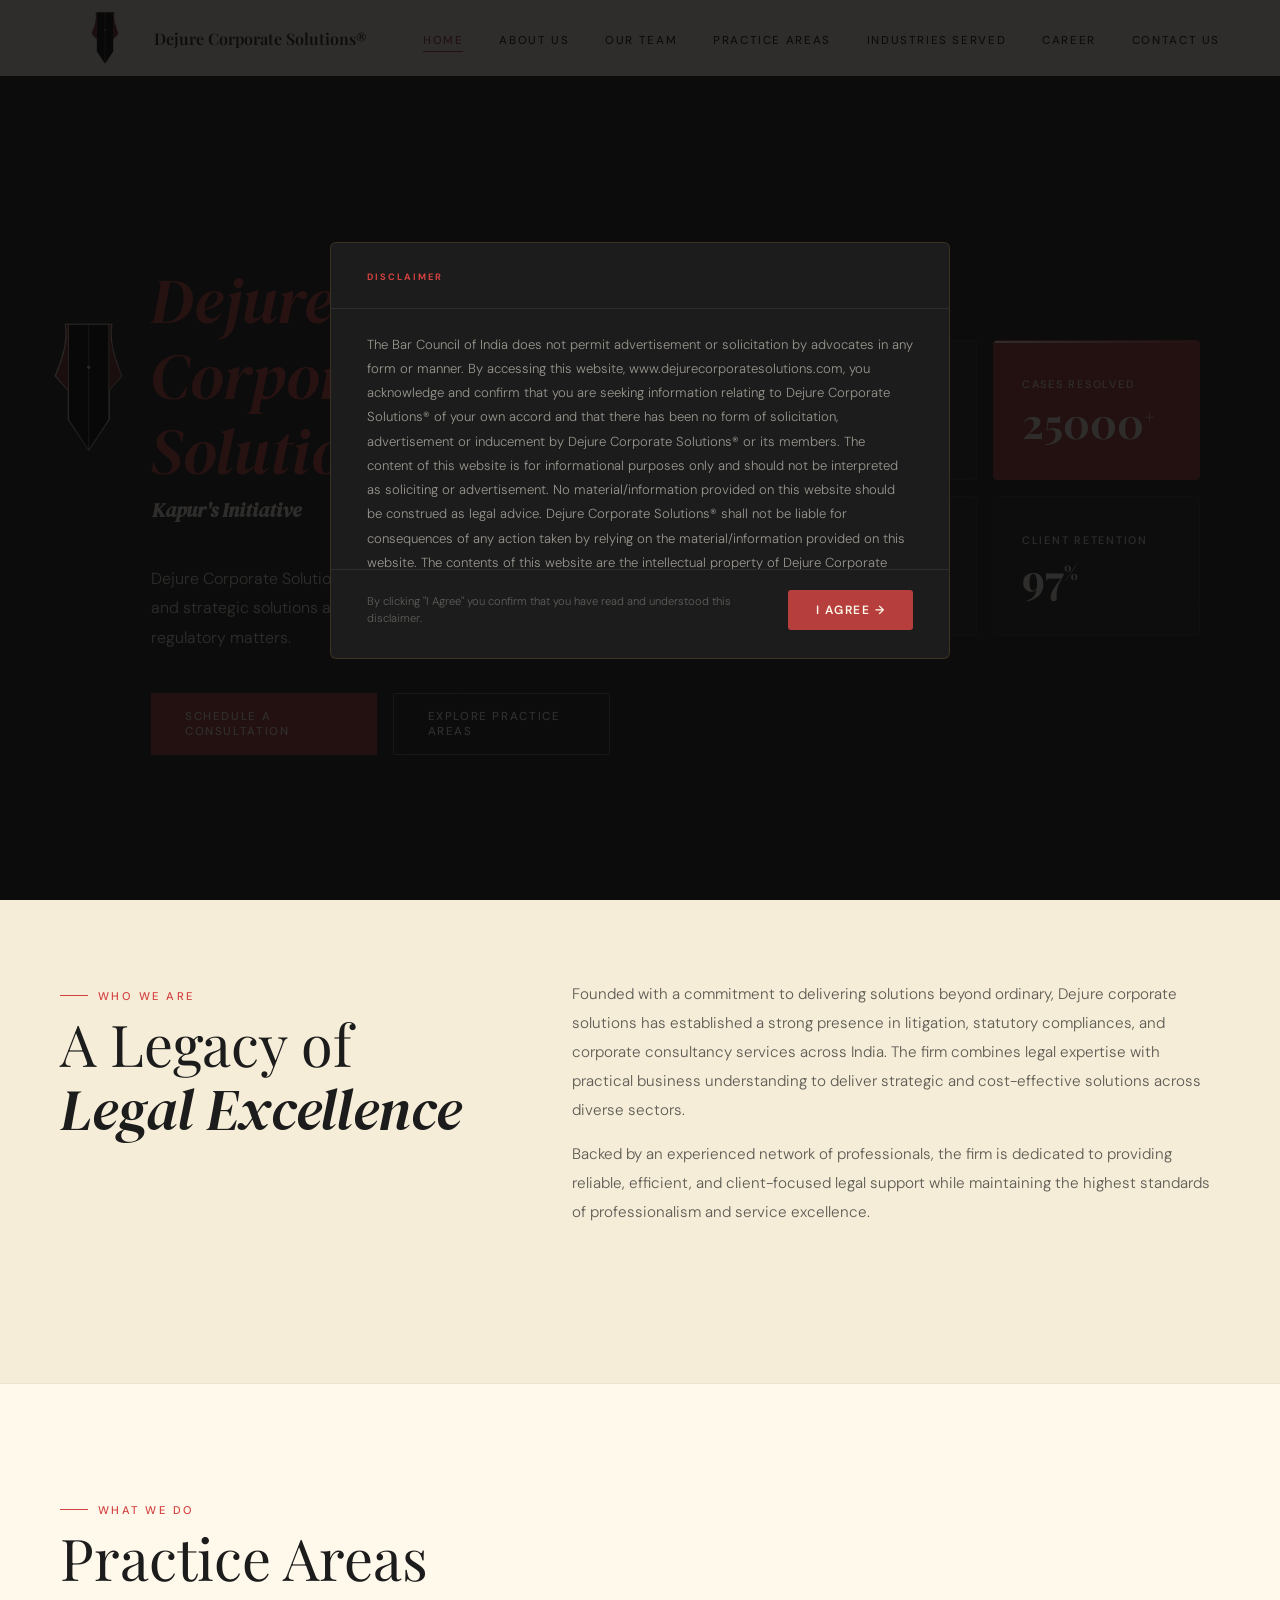
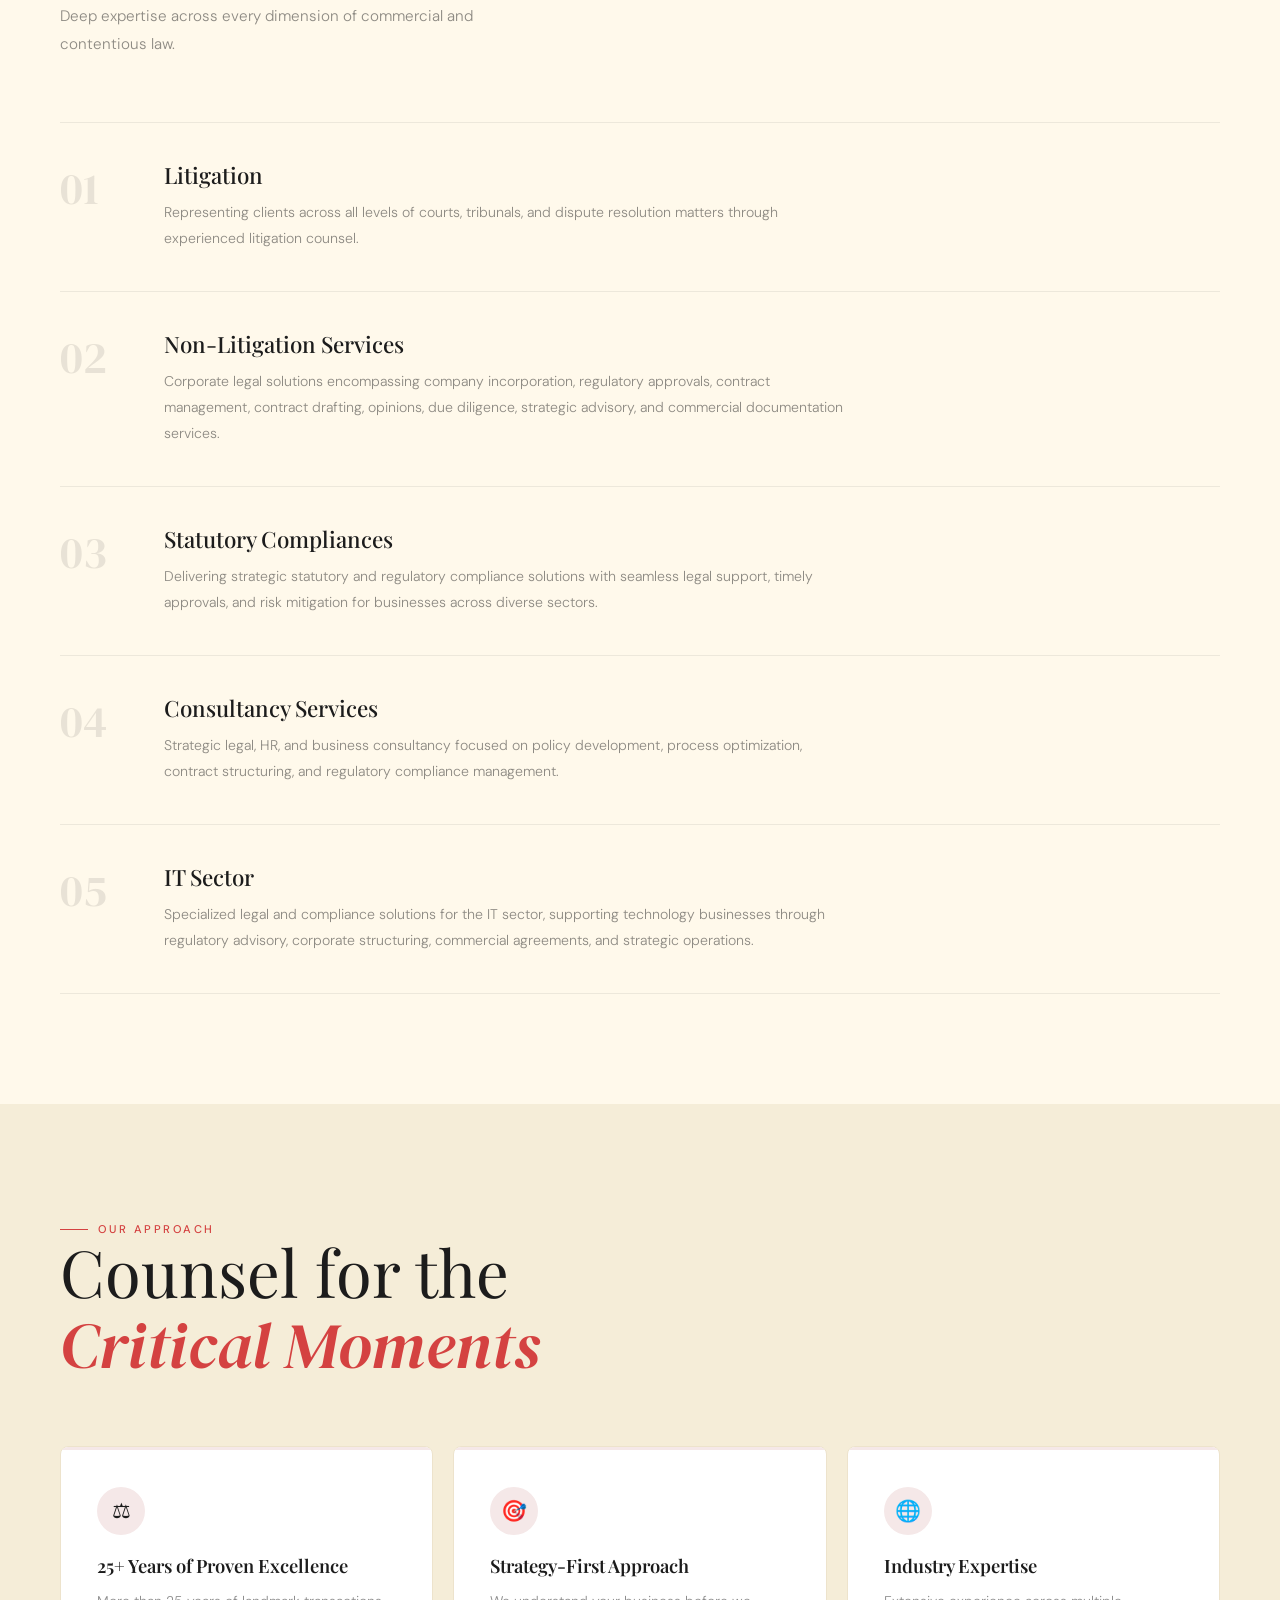
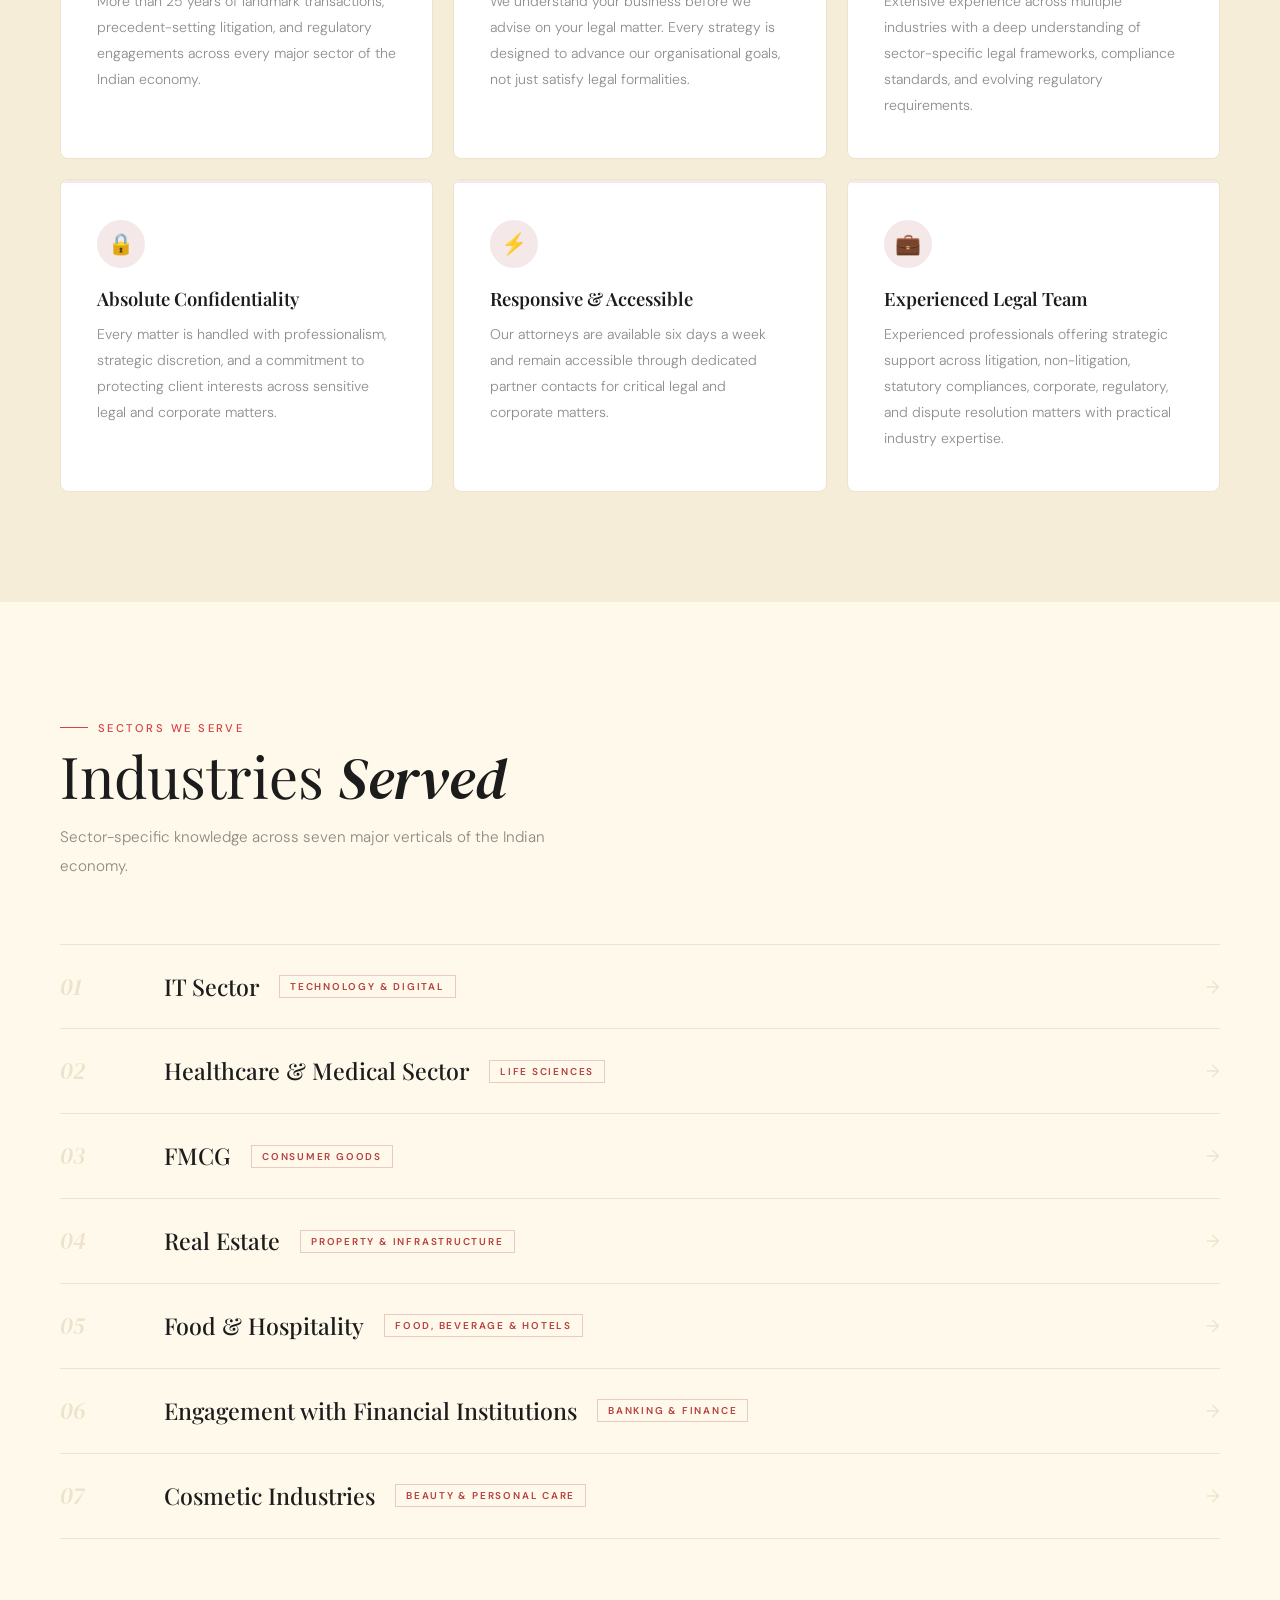
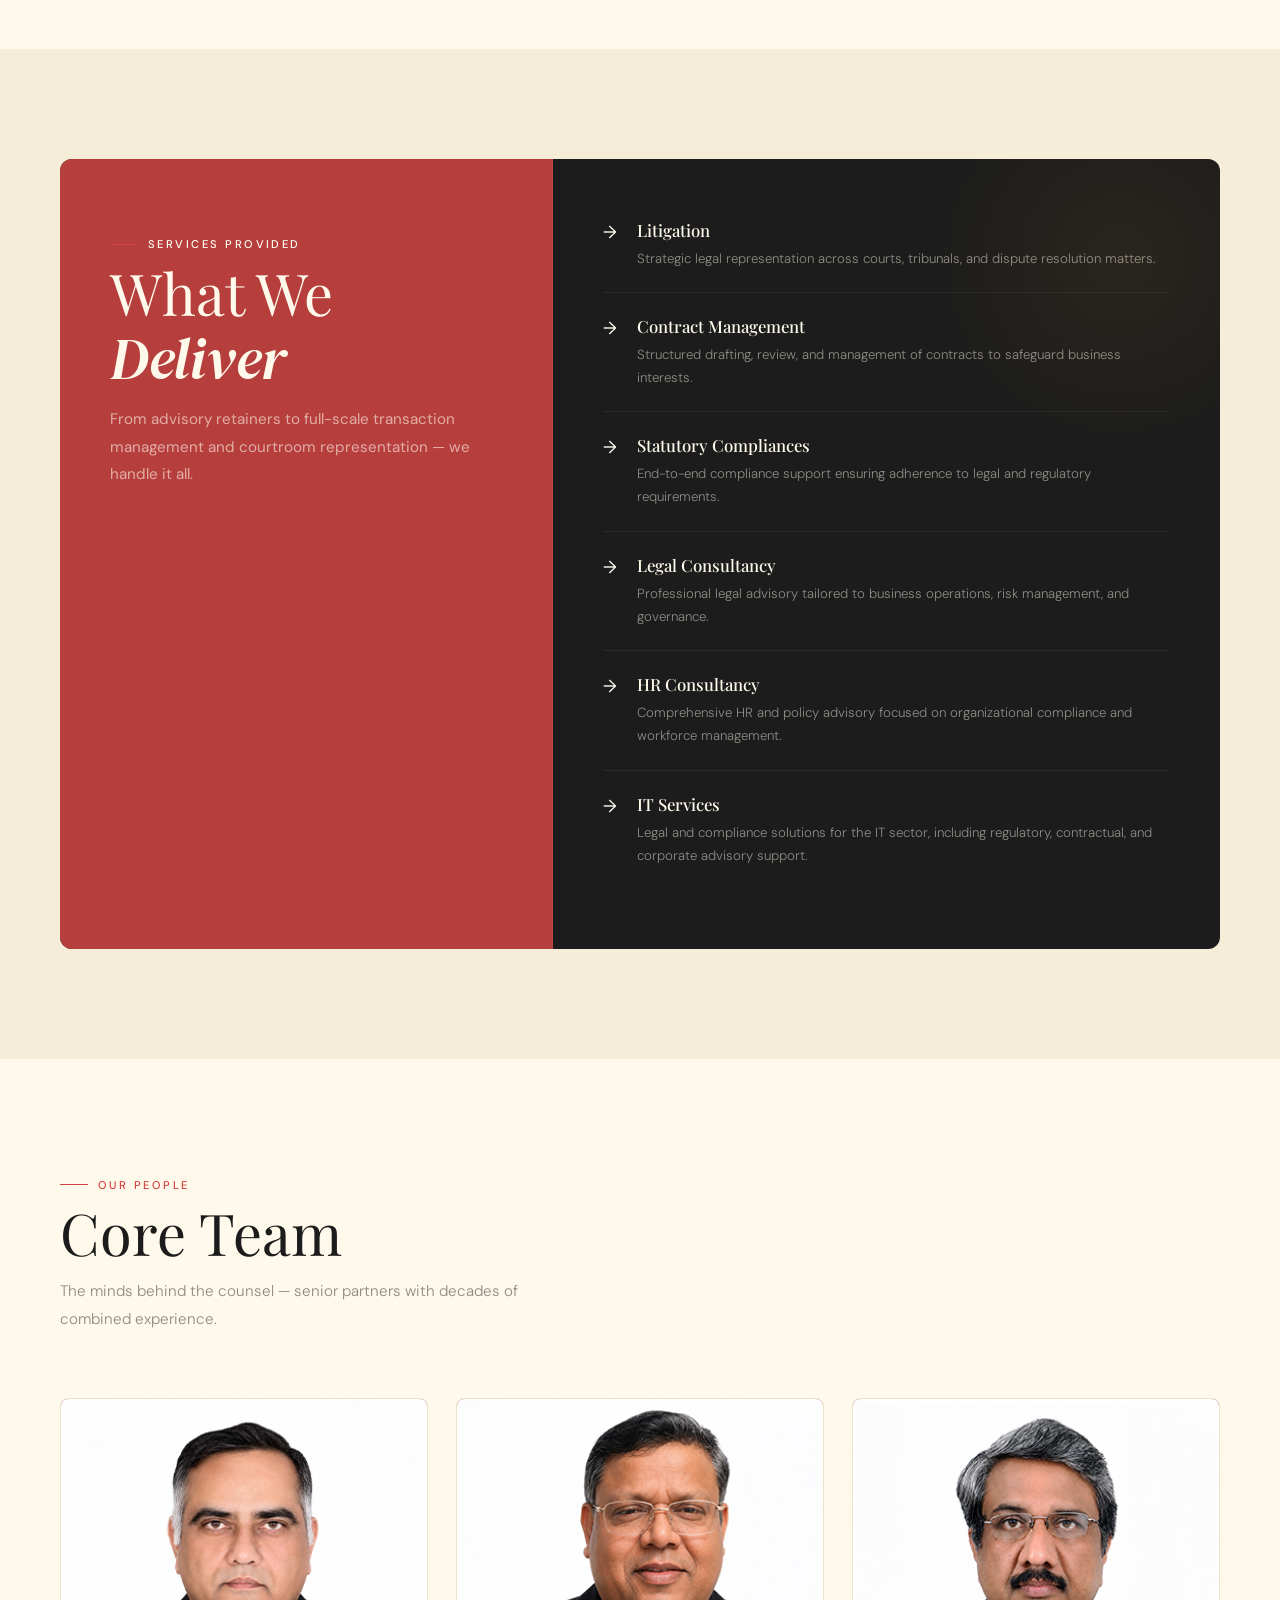
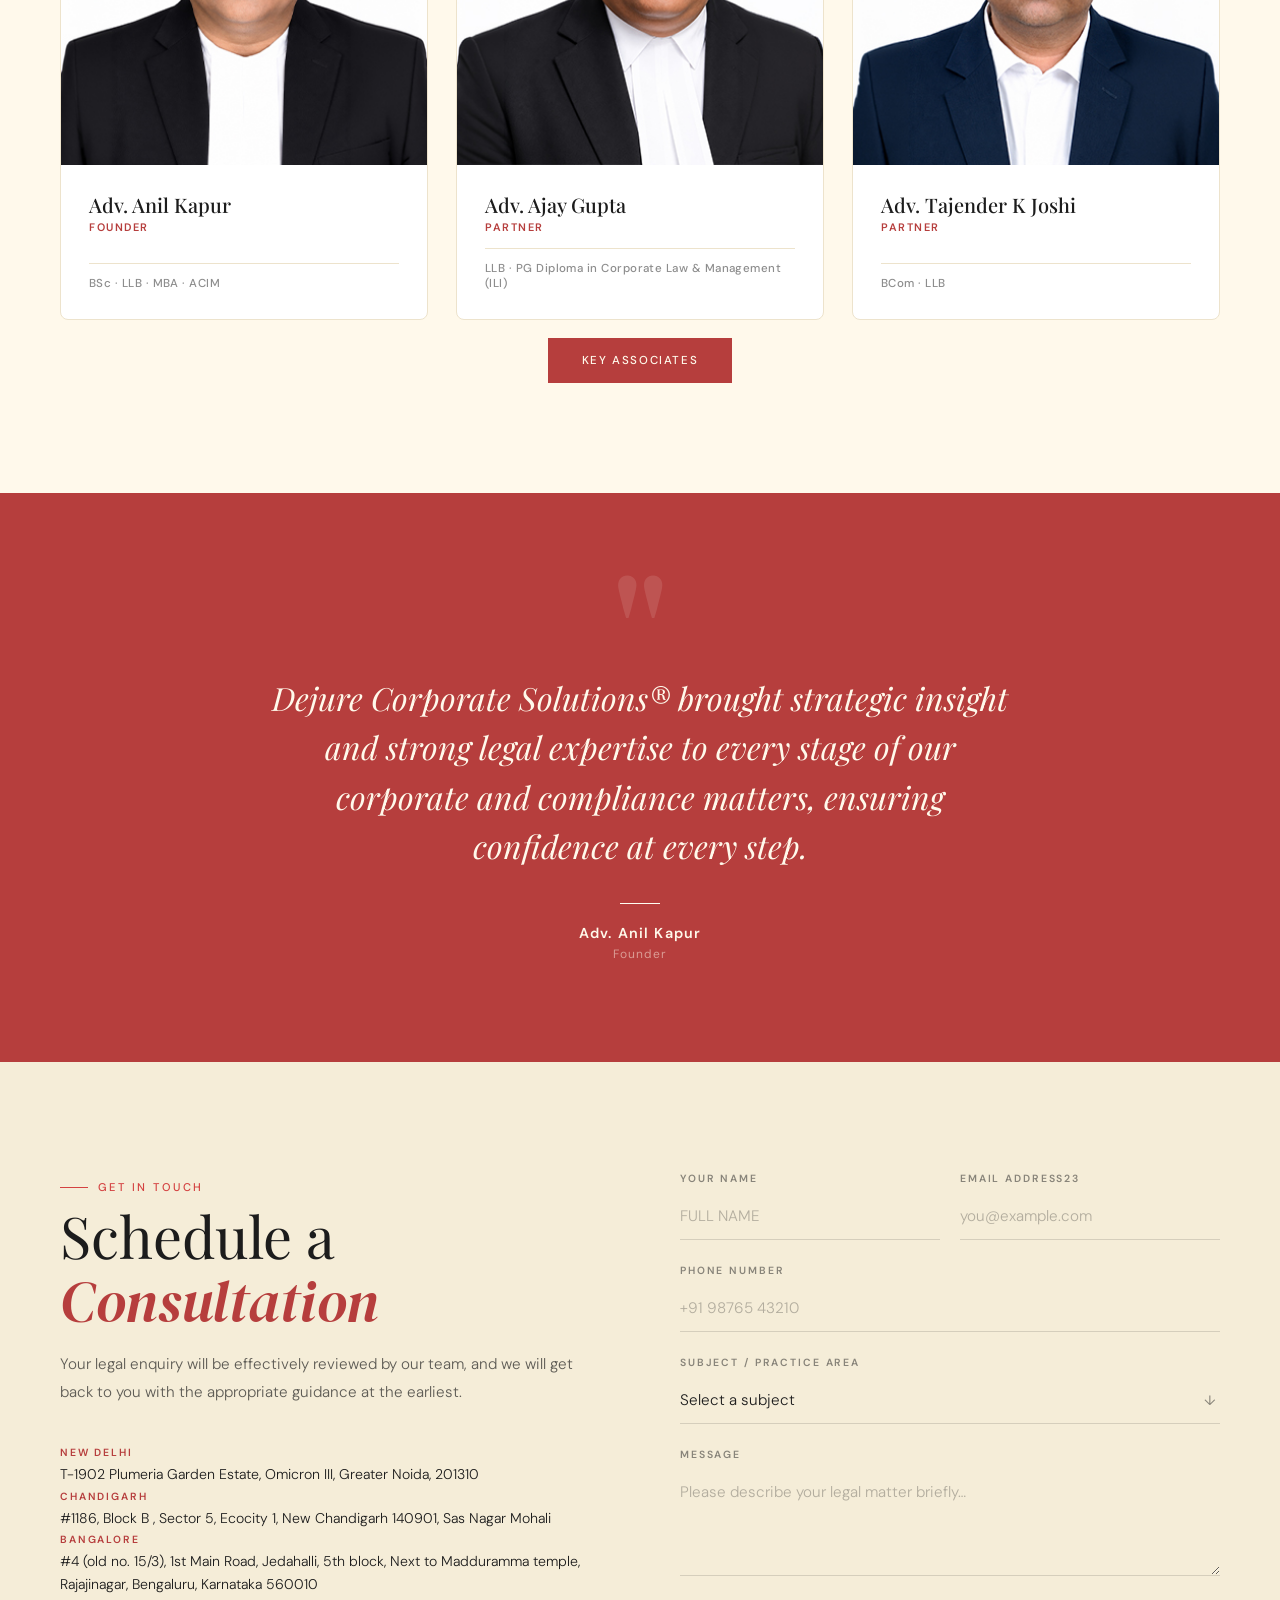
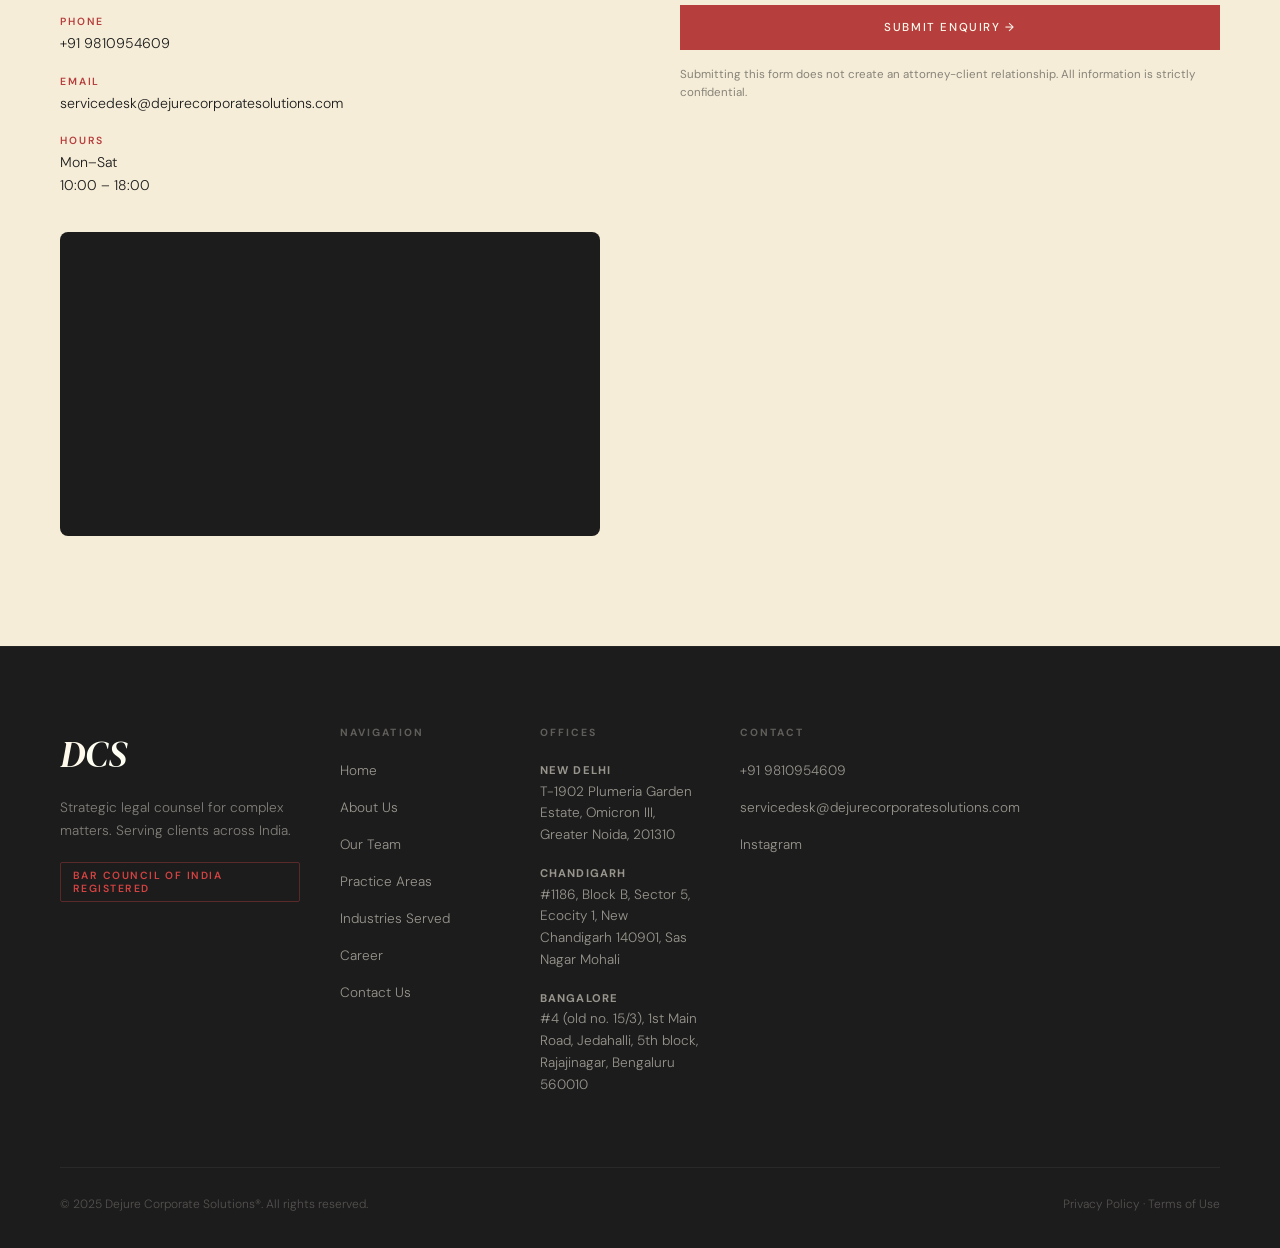
==== index.html @ 02bcfc93 "message" ====
<!DOCTYPE html>
<html lang="en">
<head>
  <meta charset="UTF-8" />
  <meta name="viewport" content="width=device-width, initial-scale=1.0" />
  <title>Dejure Corporate Solutions®  — Home</title>
  <link rel="preconnect" href="https://fonts.googleapis.com" />
  <link rel="preconnect" href="https://fonts.gstatic.com" crossorigin />
  <link href="https://fonts.googleapis.com/css2?family=Playfair+Display:ital,wght@0,400;0,500;0,600;0,700;1,400;1,600&family=DM+Sans:ital,opsz,wght@0,9..40,300;0,9..40,400;0,9..40,500;1,9..40,300&family=DM+Serif+Display:ital@0;1&display=swap" rel="stylesheet" />
  <link rel="stylesheet" href="./css/style.css" />

</head>
<body data-page="home">

  <div class="grain"></div>

  <!-- DISCLAIMER MODAL -->
  <div class="disclaimer-overlay" id="disclaimerOverlay" role="dialog" aria-modal="true" aria-labelledby="disclaimerTitle">
    <div class="disclaimer-modal">
      <div class="disclaimer-modal-header">
        <div>
          <span class="disclaimer-modal-eyebrow">Disclaimer</span>
        </div>
      </div>
      <div class="disclaimer-modal-body">
        <p>The Bar Council of India does not permit advertisement or solicitation by advocates in any form or manner. By accessing this website, www.dejurecorporatesolutions.com, you acknowledge and confirm that you are seeking information relating to Dejure Corporate Solutions® of your own accord and that there has been no form of solicitation, advertisement or inducement by Dejure Corporate Solutions® or its members. The content of this website is for informational purposes only and should not be interpreted as soliciting or advertisement. No material/information provided on this website should be construed as legal advice. Dejure Corporate Solutions® shall not be liable for consequences of any action taken by relying on the material/information provided on this website. The contents of this website are the intellectual property of Dejure Corporate Solutions®.</p>  
      </div>
      <div class="disclaimer-modal-footer">
        <span class="disclaimer-footer-note">By clicking "I Agree" you confirm that you have read and understood this disclaimer.</span>
        <button class="disclaimer-agree-btn" id="disclaimerAgreeBtn" onclick="dismissDisclaimer()">I Agree →</button>
      </div>
    </div>
  </div>

  <!-- NAV -->
  <nav id="navbar">
    <div class="nav-inner">
      <a class="nav-logo" href="index.html">
        <img src="./assets/images/logo.png" class="nav-logo-img" alt="Dejure logo" />
        <span class="logo-full">Dejure Corporate Solutions® </span>
      </a>
      <ul class="nav-links">
        <li><a href="index.html"   class="nav-link active">Home</a></li>
        <li><a href="about.html"   class="nav-link">About Us</a></li>
        <li><a href="team.html"    class="nav-link">Our Team</a></li>
        <li><a href="practice.html"    class="nav-link">Practice Areas</a></li>
        <li><a href="industries.html"    class="nav-link">Industries Served</a></li>
        <li><a href="career.html"   class="nav-link">career</a></li>
        <li><a href="contact.html"    class="nav-link">Contact Us</a></li>
      </ul>
      <button class="hamburger" id="hamburger" aria-label="Menu">
        <span></span><span></span><span></span>
      </button>
    </div>
    <div class="mobile-menu" id="mobileMenu">
      <a href="index.html"       class="mob-link">Home</a>
      <a href="about.html"       class="mob-link">About Us</a>
      <a href="team.html"        class="mob-link">Our Team</a>
      <a href="practice.html"    class="mob-link">Practice Areas</a>
      <a href="industries.html"  class="mob-link">Industries Served</a>
      <a href="career.html"   class="mob-link">career</a>
      <a href="contact.html"     class="mob-link">Contact Us</a>
    </div>
  </nav>

  <!-- HERO -->
  <section class="hero" id="home">
  <div class="hero-left">
    <div class="hero-logo-title">
      <img src="./assets/images/logo_full.png" alt="" class="hero-pen" />
      <div class="hero-title-group">
        <h1 class="hero-title reveal reveal-delay-1"><em>Dejure Corporate Solutions®</em></h1>
        <h6 class="hero-initiative reveal reveal-delay-1"><em>Kapur's Initiative</em></h6>
      </div>
    </div>
    <p class="hero-desc reveal reveal-delay-2">
      Dejure Corporate Solutions® delivers seasoned legal counsel and strategic solutions across corporate, litigation, and regulatory matters.
    </p>
    <div class="hero-actions reveal reveal-delay-3">
      <a href="#contact" class="btn btn-primary">Schedule a Consultation</a>
      <a href="#practice" class="btn btn-ghost">Explore Practice Areas</a>
    </div>
  </div>

  <div class="hero-visual reveal reveal-delay-2">
    <div class="hero-card">
      <div class="hcard-label">Years of Expertise</div>
      <div class="hcard-num">25<sup>+</sup></div>
    </div>
    <div class="hero-card hero-card--accent">
      <div class="hcard-label">Cases Resolved</div>
      <div class="hcard-num">25000<sup>+</sup></div>
    </div>
    <div class="hero-card">
      <div class="hcard-label">Deals Concluded</div>
      <div class="hcard-num">10M<sup>+</sup></div>
    </div>
    <div class="hero-card">
      <div class="hcard-label">Client Retention</div>
      <div class="hcard-num">97<sup>%</sup></div>
    </div>
  </div>
</section>

  <!-- ABOUT STRIP -->
  <section class="about-strip">
    <div class="container-wide">
      <div class="about-strip-inner reveal">
        <div class="about-strip-text">
          <span class="section-eyebrow">Who We Are</span>
          <h2 class="section-heading">A Legacy of<br /><em>Legal Excellence</em></h2>
        </div>
        <div class="about-strip-body">
          <p>Founded with a commitment to delivering solutions beyond ordinary, Dejure corporate solutions has established a strong presence in litigation, statutory compliances, and corporate consultancy services across India. The firm combines legal expertise with practical business understanding to deliver strategic and cost-effective solutions across diverse sectors.</p>
          <p>Backed by an experienced network of professionals, the firm is dedicated to providing reliable, efficient, and client-focused legal support while maintaining the highest standards of professionalism and service excellence.</p>
        </div>
      </div>
    </div>
  </section>

  <!-- PRACTICE AREAS -->
  <section class="section practice-section" id="practice">
    <div class="container-wide">
      <div class="section-header reveal">
        <span class="section-eyebrow">What We Do</span>
        <h1 class="section-heading">Practice Areas</h1>
        <p class="section-sub">Deep expertise across every dimension of commercial and contentious law.</p>
      </div>
      <ul class="practice-list reveal">
        <li class="practice-item">
          <span class="pi-num">01</span>
          <div class="pi-body">
            <h3>Litigation</h3>
            <p>Representing clients across all levels of courts, tribunals, and dispute resolution matters through experienced litigation counsel.</p>
          </div>
        </li>
        <li class="practice-item">
          <span class="pi-num">02</span>
          <div class="pi-body">
            <h3>Non-Litigation Services</h3>
            <p>Corporate legal solutions encompassing company incorporation, regulatory approvals, contract management, contract drafting, opinions, due diligence, strategic advisory, and commercial documentation services.</p>
          </div>
        </li>
        <li class="practice-item">
          <span class="pi-num">03</span>
          <div class="pi-body">
            <h3>Statutory Compliances</h3>
            <p>Delivering strategic statutory and regulatory compliance solutions with seamless legal support, timely approvals, and risk mitigation for businesses across diverse sectors.</p>
          </div>
        </li>
        <li class="practice-item">
          <span class="pi-num">04</span>
          <div class="pi-body">
            <h3>Consultancy Services</h3>
            <p>Strategic legal, HR, and business consultancy focused on policy development, process optimization, contract structuring, and regulatory compliance management.</p>
          </div>
        </li>
        <li class="practice-item">
          <span class="pi-num">05</span>
          <div class="pi-body">
            <h3>IT Sector</h3>
            <p>Specialized legal and compliance solutions for the IT sector, supporting technology businesses through regulatory advisory, corporate structuring, commercial agreements, and strategic operations.</p>
          </div>
        </li>
      </ul>
    </div>
  </section>

  <!-- WHY CHOOSE US -->
  <section class="section why-section">
    <div class="container-wide">
      <div class="section-header reveal">
        <span class="section-eyebrow">Our Approach</span>
        <h1 class="hero-title reveal reveal-delay-1">
        Counsel for the<br /><em>Critical Moments</em>
        </h1>
      </div>
      <div class="why-grid reveal">
        <div class="why-card">
          <div class="why-card-icon">⚖</div>
          <h3>25+ Years of Proven Excellence</h3>
          <p>More than 25 years of landmark transactions, precedent-setting litigation, and regulatory engagements across every major sector of the Indian economy.</p>
        </div>
        <div class="why-card">
          <div class="why-card-icon">🎯</div>
          <h3>Strategy-First Approach</h3>
          <p>We understand your business before we advise on your legal matter. Every strategy is designed to advance our organisational goals, not just satisfy legal formalities.</p>
        </div>
        <div class="why-card">
          <div class="why-card-icon">🌐</div>
          <h3>Industry Expertise</h3>
          <p>Extensive experience across multiple industries with a deep understanding of sector-specific legal frameworks, compliance standards, and evolving regulatory requirements.</p>
        </div>
        <div class="why-card">
          <div class="why-card-icon">🔒</div>
          <h3>Absolute Confidentiality</h3>
          <p>Every matter is handled with professionalism, strategic discretion, and a commitment to protecting client interests across sensitive legal and corporate matters.</p>
        </div>
        <div class="why-card">
          <div class="why-card-icon">⚡</div>
          <h3>Responsive &amp; Accessible</h3>
          <p>Our attorneys are available six days a week and remain accessible through dedicated partner contacts for critical legal and corporate matters.</p>
        </div>
        <div class="why-card">
          <div class="why-card-icon">💼</div>
          <h3>Experienced Legal Team</h3>
          <p>Experienced professionals offering strategic support across litigation, non-litigation, statutory compliances, corporate, regulatory, and dispute resolution matters with practical industry expertise.</p>
        </div>
      </div>
    </div>
  </section>

  <!-- INDUSTRIES -->
  <section class="section industries-section">
    <div class="container-wide">
      <div class="section-header reveal">
        <span class="section-eyebrow">Sectors We Serve</span>
        <h2 class="section-heading">Industries <em>Served</em></h2>
        <p class="section-sub">Sector-specific knowledge across seven major verticals of the Indian economy.</p>
      </div>
      <div class="ind-new-wrap reveal">
        <a href="industries.html#it-sector" class="ind-new-row">
          <span class="ind-new-num">01</span>
          <div class="ind-new-body">
            <span class="ind-new-name">IT Sector</span>
            <span class="ind-new-tag">Technology &amp; Digital</span>
          </div>
          <span class="ind-new-arrow">→</span>
        </a>
        <a href="industries.html#health-medical" class="ind-new-row">
          <span class="ind-new-num">02</span>
          <div class="ind-new-body">
            <span class="ind-new-name">Healthcare &amp; Medical Sector</span>
            <span class="ind-new-tag">Life Sciences</span>
          </div>
          <span class="ind-new-arrow">→</span>
        </a>
        <a href="industries.html#fmcg" class="ind-new-row">
          <span class="ind-new-num">03</span>
          <div class="ind-new-body">
            <span class="ind-new-name">FMCG</span>
            <span class="ind-new-tag">Consumer Goods</span>
          </div>
          <span class="ind-new-arrow">→</span>
        </a>
        <a href="industries.html#real-estate" class="ind-new-row">
          <span class="ind-new-num">04</span>
          <div class="ind-new-body">
            <span class="ind-new-name">Real Estate</span>
            <span class="ind-new-tag">Property &amp; Infrastructure</span>
          </div>
          <span class="ind-new-arrow">→</span>
        </a>
        <a href="industries.html#food-hospitality" class="ind-new-row">
          <span class="ind-new-num">05</span>
          <div class="ind-new-body">
            <span class="ind-new-name">Food &amp; Hospitality</span>
            <span class="ind-new-tag">Food, Beverage &amp; Hotels</span>
          </div>
          <span class="ind-new-arrow">→</span>
        </a>
        <a href="industries.html#financial" class="ind-new-row">
          <span class="ind-new-num">06</span>
          <div class="ind-new-body">
            <span class="ind-new-name">Engagement with Financial Institutions</span>
            <span class="ind-new-tag">Banking &amp; Finance</span>
          </div>
          <span class="ind-new-arrow">→</span>
        </a>
        <a href="industries.html#cosmetics" class="ind-new-row">
          <span class="ind-new-num">07</span>
          <div class="ind-new-body">
            <span class="ind-new-name">Cosmetic Industries</span>
            <span class="ind-new-tag">Beauty &amp; Personal Care</span>
          </div>
          <span class="ind-new-arrow">→</span>
        </a>
      </div>
    </div>
  </section>

  <!-- SERVICES -->
  <section class="section services-section">
    <div class="container-wide">
      <div class="services-box reveal">
        <div class="services-left">
          <span class="section-eyebrow" style="color:var(--beige)">Services Provided</span>
          <h2 class="section-heading" style="color:var(--cream)">What We<br /><em>Deliver</em></h2>
          <p style="color:rgba(255,249,235,0.6);font-size:0.95rem;line-height:1.8;margin-top:1rem">From advisory retainers to full-scale transaction management and courtroom representation — we handle it all.</p>
        </div>
        <div class="services-right">
          <ul class="services-list">
            <li>
              <span class="srv-arrow">→</span>
              <div><strong>Litigation</strong><p>Strategic legal representation across courts, tribunals, and dispute resolution matters.</p></div>
            </li>
            <li>
              <span class="srv-arrow">→</span>
              <div><strong>Contract Management</strong><p>Structured drafting, review, and management of contracts to safeguard business interests.</p></div>
            </li>
            <li>
              <span class="srv-arrow">→</span>
              <div><strong>Statutory Compliances</strong><p>End-to-end compliance support ensuring adherence to legal and regulatory requirements.</p></div>
            </li>
            <li>
              <span class="srv-arrow">→</span>
              <div><strong>Legal Consultancy</strong><p>Professional legal advisory tailored to business operations, risk management, and governance.</p></div>
            </li>
            <li>
              <span class="srv-arrow">→</span>
              <div><strong>HR Consultancy</strong><p>Comprehensive HR and policy advisory focused on organizational compliance and workforce management.</p></div>
            </li>
            <li>
              <span class="srv-arrow">→</span>
              <div><strong>IT Services</strong><p>Legal and compliance solutions for the IT sector, including regulatory, contractual, and corporate advisory support.</p></div>
            </li>
          </ul>
        </div>
      </div>
    </div>
  </section>

  <!-- CORE TEAM PREVIEW -->
  <section class="section team-section">
    <div class="container-wide">
      <div class="section-header reveal">
        <span class="section-eyebrow">Our People</span>
        <h2 class="section-heading">Core Team</h2>
        <p class="section-sub">The minds behind the counsel — senior partners with decades of combined experience.</p>
      </div>
      <div class="team-preview-grid reveal">
        <div class="tp-card">
          <div class="tp-photo">
            <img src="./assets/images/anil.jpg.jpeg" alt="Anil Kapur" class="tp-member-img">
          </div>
          <div class="tp-info">
            <h3>Adv. Anil Kapur</h3>
            <span class="tp-role">Founder</span>
            <div class="tp-edu">BSc · LLB · MBA · ACIM</div>
          </div>
        </div>
        <div class="tp-card">
          <div class="tp-photo tp-photo--mehroon">
            <img src="./assets/images/ajay.jpg.jpeg" alt="Ajay Gupta" class="tp-member-img">
          </div>
          <div class="tp-info">
            <h3>Adv. Ajay Gupta</h3>
            <span class="tp-role">Partner</span>
            <div class="tp-edu">LLB · PG Diploma in Corporate Law & Management (ILI)</div>
          </div>
        </div>
        <div class="tp-card">
          <div class="tp-photo tp-photo--beige">
            <img src="./assets/images/tajinder.jpg.jpeg" alt="Taljinder K Joshi" class="tp-member-img">
          </div>
          <div class="tp-info">
            <h3>Adv. Tajender K Joshi</h3>
            <span class="tp-role">Partner</span>
            <div class="tp-edu">BCom · LLB</div>
          </div>
        </div>
      </div>
      <div class="team-cta reveal">
        <a href="team.html" class="btn btn-primary">Key Associates</a>
      </div>
    </div>
  </section>

  <!-- TESTIMONIAL -->
  <section class="testimonial-section">
    <div class="container-wide">
      <div class="testimonial-inner reveal">
        <div class="testimonial-quote-mark">"</div>
        <blockquote>
          Dejure Corporate Solutions® brought strategic insight and strong legal expertise to every stage of our corporate and compliance matters, ensuring confidence at every step.
        </blockquote>
        <div class="testimonial-author">
          <div class="testimonial-name">Adv. Anil Kapur</div>
          <div class="testimonial-role">Founder</div>
        </div>
      </div>
    </div>
  </section>

  <!-- CONTACT -->
<section class="section contact-section" id="contact">
  <div class="container-wide">
    <div class="contact-inner">
      <div class="contact-left reveal">
        <span class="section-eyebrow">Get in Touch</span>
        <h2 class="section-heading">Schedule a<br /><em style="color:var(--mehroon);">Consultation</em></h2>
        <p>Your legal enquiry will be effectively reviewed by our team, and we will get back to you with the appropriate guidance at the earliest.</p>
        <div class="contact-details">
          <div class="cd-item">
            <span class="cd-label">New Delhi</span>
            <span class="cd-val">T-1902 Plumeria Garden Estate, Omicron III, Greater Noida, 201310</span>
            <span class="cd-label">Chandigarh</span>
            <span class="cd-val">#1186, Block B , Sector 5, Ecocity 1, New Chandigarh 140901, Sas Nagar Mohali</span>
            <span class="cd-label">Bangalore</span>
            <span class="cd-val">#4 (old no. 15/3), 1st Main Road, Jedahalli, 5th block, Next to Madduramma temple, Rajajinagar, Bengaluru, Karnataka 560010</span>
          </div>
          <div class="cd-item">
            <span class="cd-label">Phone</span>
            <span class="cd-val">+91 9810954609</span>
          </div>
          <div class="cd-item">
            <span class="cd-label">Email</span>
            <span class="cd-val">servicedesk@dejurecorporatesolutions.com</span>
          </div>
          <div class="cd-item">
            <span class="cd-label">Hours</span>
            <span class="cd-val">Mon–Sat<br />10:00 – 18:00</span>
          </div>
        </div>
        <div class="map-box" style="padding:0; overflow:hidden;">
          <iframe
            src="https://www.google.com/maps/embed?pb=!1m18!1m12!1m3!1d3507.1440497764584!2d77.549094474951!3d28.475208191208605!2m3!1f0!2f0!3f0!3m2!1i1024!2i768!4f13.1!3m3!1m2!1s0x390ceaa8967c73d3%3A0xf53e233d13794ad7!2sPlumeria%20Garden%20Estate%2C%20Omicron%20III%2C%20Greater%20Noida%2C%20Uttar%20Pradesh%20201310!5e0!3m2!1sen!2sin!4v1779396420278!5m2!1sen!2sin"
            width="100%"
            height="100%"
            style="border:0; display:block; min-height:220px;"
            allowfullscreen=""
            loading="lazy"
            referrerpolicy="no-referrer-when-downgrade">
          </iframe>
        </div>
      </div>

      <div class="contact-right reveal reveal-delay-1">
        <form class="contact-form" id="contactForm"
              action="https://formspree.io/f/xvzybayz"
              method="POST">

          <!-- hidden fields -->
          <input type="hidden" name="_subject" value="New Enquiry — Dejure Corporate Solutions" />
          <input type="hidden" name="_next" value="https://yogusw.github.io/dejure/index.html" />

          <div class="form-row">
            <div class="form-group">
              <label>Your Name</label>
              <input type="text" name="name" placeholder="FULL NAME" required />
            </div>
            <div class="form-group">
              <label>Email Address23</label>
              <input type="email" name="email" placeholder="you@example.com" required />
            </div>
          </div>
          <div class="form-group">
            <label>Phone Number</label>
            <input type="tel" name="phone" placeholder="+91 98765 43210" />
          </div>
          <div class="form-group">
            <label>Subject / Practice Area</label>
            <div class="select-wrap">
              <select name="subject" required>
                <option value="">Select a subject</option>
                <option>Statutory Compliances</option>
                <option>Consultancy Services</option>
                <option>Litigation</option>
                <option>Non-Litigation Services</option>
                <option>IT Sector</option>
                <option>HR Consultancy</option>
                <option>Others</option>
              </select>
              <span class="select-arrow">↓</span>
            </div>
          </div>
          <div class="form-group">
            <label>Message</label>
            <textarea name="message" rows="4" placeholder="Please describe your legal matter briefly…" required></textarea>
          </div>
          <button type="submit" class="btn btn-primary btn-full">Submit Enquiry →</button>
          <p class="form-note">Submitting this form does not create an attorney-client relationship. All information is strictly confidential.</p>
        </form>
      </div>

    </div>
  </div>
</section>

  <!-- FOOTER -->
  <footer>
    <div class="container-wide">
      <div class="footer-inner">
        <div class="footer-brand-col">
          <div class="footer-logo">D<span>CS</span></div>
          <p>Strategic legal counsel for complex matters. Serving clients across India.</p>
          <div class="footer-bar-reg">Bar Council of India Registered</div>
        </div>
        <div class="footer-links-col">
          <h4>Navigation</h4>
          <ul>
            <li><a href="index.html">Home</a></li>
            <li><a href="about.html">About Us</a></li>
            <li><a href="team.html">Our Team</a></li>
            <li><a href="practice.html">Practice Areas</a></li>
            <li><a href="industries.html">Industries Served</a></li>
            <li><a href="career.html">Career</a></li>
            <li><a href="#contact">Contact Us</a></li>
          </ul>
        </div>
        <div class="footer-links-col">
  <h4>Offices</h4>
  <ul>
    <li><a><address><strong style="color:rgba(255,249,235,0.55);font-size:0.7rem;letter-spacing:0.1em;text-transform:uppercase;">New Delhi</strong><br/>T-1902 Plumeria Garden Estate, Omicron III, Greater Noida, 201310</address></a></li>
    <li><a><address><strong style="color:rgba(255,249,235,0.55);font-size:0.7rem;letter-spacing:0.1em;text-transform:uppercase;">Chandigarh</strong><br/>#1186, Block B, Sector 5, Ecocity 1, New Chandigarh 140901, Sas Nagar Mohali</address></a></li>
    <li><a><address><strong style="color:rgba(255,249,235,0.55);font-size:0.7rem;letter-spacing:0.1em;text-transform:uppercase;">Bangalore</strong><br/>#4 (old no. 15/3), 1st Main Road, Jedahalli, 5th block, Rajajinagar, Bengaluru 560010</address></a></li>
  </ul>
</div>

<div class="footer-links-col">
  <h4>Contact</h4>
  <ul>
    <li><a>+91 9810954609</a></li>
    <li><a>servicedesk@dejurecorporatesolutions.com</a></li>
    <li><a href="https://www.instagram.com/dejurecorporate">Instagram</a></li>
  </ul>
</div>
      </div>
      <div class="footer-bottom">
        <span>© 2025 Dejure Corporate Solutions®. All rights reserved.</span>
        <span>Privacy Policy · Terms of Use</span>
      </div>
    </div>
  </footer>

  <script src="./js/script.js"></script>

</body>
</html>
---- css/style.css ----
/* ═══════════════════════════════════════════════════════
   Dejure Corporate Solutions®  — style.css
   Shared across index.html · about.html · team.html
                · practice.html · industries.html
   ═══════════════════════════════════════════════════════ */

/* ── VARIABLES ── */
:root {
  --cream:          #FFF9EB;
  --cream-dark:     #F5EDD8;
  --cream-deeper:   #EDE3CC;
  --charcoal:       #1C1C1C;
  --charcoal-soft:  #2A2A2A;
  --mehroon:        #b63e3d;
  --mehroon-light:  #d44241;
  --white-pale:     #f5e8e8;
  --beige:          #fffef3;
  --white:          #FFFFFF;
  --text-muted:     rgba(28,28,28,0.5);
  --text-light:     rgba(28,28,28,0.7);
  --nav-h:          76px;
  --radius:         4px;
  --transition:     0.35s cubic-bezier(0.22, 1, 0.36, 1);
}

/* ── RESET ── */
*, *::before, *::after { margin: 0; padding: 0; box-sizing: border-box; }
html { scroll-behavior: smooth; font-size: 16px; }
body {
  font-family: 'DM Sans', sans-serif;
  background: var(--cream);
  color: var(--charcoal);
  overflow-x: hidden;
  min-height: 100vh;
}
img { display: block; max-width: 100%; }
a { text-decoration: none; color: inherit; }
ul { list-style: none; }
button { font-family: inherit; cursor: pointer; }
input, select, textarea { font-family: inherit; }

/* ── GRAIN ── */
.grain {
  position: fixed; inset: 0; z-index: 9999;
  pointer-events: none;
  background-image: url("data:image/svg+xml,%3Csvg viewBox='0 0 256 256' xmlns='http://www.w3.org/2000/svg'%3E%3Cfilter id='noise'%3E%3CfeTurbulence type='fractalNoise' baseFrequency='0.9' numOctaves='4' stitchTiles='stitch'/%3E%3C/filter%3E%3Crect width='100%25' height='100%25' filter='url(%23noise)' opacity='0.035'/%3E%3C/svg%3E");
  background-size: 200px 200px;
  opacity: 0.4;
}

/* ── TYPOGRAPHY ── */
h1, h2, h3, h4 { font-family: 'Playfair Display', serif; font-weight: 400; line-height: 1.15; }
em { font-family: 'DM Serif Display', serif; font-style: italic; }

/* ── UTILITY ── */
.container-wide { max-width: 1280px; margin: 0 auto; padding: 0 60px; }
.section { padding: 110px 0; }

.section-eyebrow {
  display: inline-flex; align-items: center; gap: 10px;
  font-size: 0.7rem; font-weight: 500; letter-spacing: 0.22em; text-transform: uppercase;
  color: var(--mehroon-light);
  font-family: 'DM Sans', sans-serif;
}
.section-eyebrow::before {
  content: ''; display: inline-block; width: 28px; height: 1px; background: var(--mehroon-light);
}
.section-heading {
  font-size: clamp(2.2rem, 4.5vw, 3.6rem);
  line-height: 1.1;
  color: var(--charcoal);
  margin-top: 0.6rem;
}
.section-sub {
  font-size: 0.95rem; font-weight: 300; color: var(--text-muted);
  max-width: 500px; line-height: 1.85; margin-top: 0.8rem;
}
.section-header { margin-bottom: 64px; }

/* ── BUTTONS ── */
.btn {
  display: inline-flex; align-items: center; gap: 8px;
  font-family: 'DM Sans', sans-serif;
  font-size: 0.72rem; font-weight: 500; letter-spacing: 0.14em; text-transform: uppercase;
  padding: 15px 34px;
  border: none; cursor: pointer;
  transition: var(--transition);
  position: relative; overflow: hidden;
}
.btn::after {
  content: ''; position: absolute; inset: 0;
  background: rgba(255,255,255,0.08);
  transform: translateY(100%);
  transition: transform 0.3s ease;
}
.btn:hover::after { transform: translateY(0); }
.btn-primary { background: var(--mehroon); color: var(--cream); }
.btn-primary:hover { background: var(--mehroon-light); }
.btn-ghost {
  background: transparent;
  color: var(--white);
  border: 1px solid rgba(255,249,235,0.35);
}
.btn-ghost:hover { border-color: var(--charcoal); }
.btn-full { width: 100%; justify-content: center; }

/* ══════════════════════════════════════════
   NAV  (shared across all pages)
══════════════════════════════════════════ */
nav {
  position: fixed; top: 0; left: 0; right: 0; z-index: 1000;
  height: var(--nav-h);
  transition: 0.4s ease, box-shadow 0.4s ease;
}
nav.scrolled {
  background: var(--white);
  backdrop-filter: blur(12px);
  box-shadow: 0 1px 0 rgba(28,28,28,0.08);
}
.nav-logo-img {
  width: 90px;
  height: 90px;
  object-fit: contain;
  flex-shrink: 0;
}
@media (max-width: 480px) {
  .nav-logo-img { width: 32px; height: 32px; }
  .logo-h       { font-size: 1.4rem; }
  .logo-full    { font-size: 0.68rem; letter-spacing: 0; }
}
nav.scrolled .nav-logo  { color: var(--charcoal); }
nav.scrolled .logo-h    { color: var(--charcoal); }
nav.scrolled .nav-link  { color: var(--charcoal); }
nav.scrolled .nav-link:hover { color: var(--mehroon); }
nav.scrolled .nav-cta   { background: var(--mehroon) !important; color: var(--cream) !important; }
nav.scrolled .hamburger span { background: var(--charcoal); }
.tp-member-img {
  width: 100%;
  height: 100%;
  object-fit: cover;
  object-position: center top;  /* keeps face in frame */
  position: absolute;
  z-index: 1;
}
/* Non-hero pages: nav always filled */
body[data-page="about"]      nav,
body[data-page="team"]       nav,
body[data-page="practice"]   nav,
body[data-page="industries"] nav,
body[data-page="home"]       nav {
  background: var(--cream);
  backdrop-filter: blur(12px);
  box-shadow: 0 1px 0 rgba(28,28,28,0.08);
}
body[data-page="about"]      nav .nav-logo,
body[data-page="team"]       nav .nav-logo,
body[data-page="practice"]   nav .nav-logo,
body[data-page="industries"] nav .nav-logo  { color: var(--charcoal); }

body[data-page="about"]      nav .logo-h,
body[data-page="team"]       nav .logo-h,
body[data-page="practice"]   nav .logo-h,
body[data-page="industries"] nav .logo-h    { color: var(--mehroon); }

body[data-page="about"]      nav .nav-link,
body[data-page="team"]       nav .nav-link,
body[data-page="practice"]   nav .nav-link,
body[data-page="industries"] nav .nav-link  { color: var(--charcoal); }

body[data-page="about"]      nav .nav-link:hover,
body[data-page="team"]       nav .nav-link:hover,
body[data-page="practice"]   nav .nav-link:hover,
body[data-page="industries"] nav .nav-link:hover { color: var(--mehroon); }

body[data-page="about"]      nav .nav-cta,
body[data-page="team"]       nav .nav-cta,
body[data-page="practice"]   nav .nav-cta,
body[data-page="industries"] nav .nav-cta   { background: var(--mehroon) !important; color: var(--cream) !important; }

body[data-page="about"]      nav .hamburger span,
body[data-page="team"]       nav .hamburger span,
body[data-page="practice"]   nav .hamburger span,
body[data-page="industries"] nav .hamburger span { background: var(--charcoal); }

/* Active/hover underline on light nav */
nav.scrolled                 .nav-link::after,
body[data-page="about"]      nav .nav-link::after,
body[data-page="team"]       nav .nav-link::after,
body[data-page="practice"]   nav .nav-link::after,
body[data-page="industries"] nav .nav-link::after { background: var(--mehroon); }

nav.scrolled                 .nav-link.active,
body[data-page="about"]      nav .nav-link.active,
body[data-page="team"]       nav .nav-link.active,
body[data-page="practice"]   nav .nav-link.active,
body[data-page="industries"] nav .nav-link.active { color: var(--mehroon); }

.nav-inner {
  max-width: 1280px; margin: 0 auto; padding: 0 60px;
  height: 100%; display: flex; align-items: center; justify-content: space-between;
}
.nav-logo {
  display: flex; align-items: center; gap: 4px;
  font-family: 'Playfair Display', serif;
  color: var(--cream); font-size: 1.1rem; font-weight: 600;
  transition: color 0.3s;
  overflow: hidden;
}
.nav-logo .logo-full {
  white-space: nowrap;
  overflow: visible;
  max-width: none;
}
.logo-h {
  font-size: 1.8rem; line-height: 1; color: var(--charcoal) !important;
  font-family: 'DM Serif Display', serif; font-style: italic;
  transition: color 0.3s;
}
.logo-full { font-size: 1rem; }

.nav-links { display: flex; align-items: center; gap: 36px; }
.nav-link {
  font-size: 0.72rem; font-weight: 500; letter-spacing: 0.14em; text-transform: uppercase;
  color: rgba(255,249,235,0.75);
  transition: color 0.2s;
  position: relative;
}
.nav-link::after {
  content: ''; position: absolute; bottom: -4px; left: 0; right: 0;
  height: 1px; background: var(--mehroon-light);
  transform: scaleX(0); transform-origin: left;
  transition: transform 0.3s ease;
}
.nav-link:hover { color: var(--cream); }
.nav-link:hover::after, .nav-link.active::after { transform: scaleX(1); }
.nav-link.active { color: var(--cream); }

.nav-cta {
  background: var(--beige) !important;
  color: var(--charcoal) !important;
  padding: 10px 22px;
  font-size: 0.7rem !important;
  border-radius: var(--radius);
}
.nav-cta:hover { background: var(--mehroon-light) !important; color: var(--cream) !important; }
.nav-cta::after { display: none; }

.hamburger {
  display: none; flex-direction: column; gap: 5px;
  background: none; border: none; cursor: pointer; padding: 4px;
}
.hamburger span {
  display: block; width: 24px; height: 1.5px;
  background: var(--cream); transition: var(--transition);
}
.hamburger.open span:nth-child(1) { transform: translateY(6.5px) rotate(45deg); }
.hamburger.open span:nth-child(2) { opacity: 0; }
.hamburger.open span:nth-child(3) { transform: translateY(-6.5px) rotate(-45deg); }

.mobile-menu {
  display: none; flex-direction: column;
  background: var(--charcoal); padding: 20px 60px 28px;
}
.mobile-menu.open { display: flex; }
.mob-link {
  color: rgba(255,249,235,0.8); font-size: 0.85rem; font-weight: 500;
  letter-spacing: 0.1em; text-transform: uppercase;
  padding: 12px 0; border-bottom: 1px solid rgba(255,249,235,0.06);
}

/* ══════════════════════════════════════════
   HOME PAGE — HERO
══════════════════════════════════════════ */
.hero {
  background: var(--charcoal);
  padding: calc(var(--nav-h) + 80px) 80px 80px;
  display: grid;
  grid-template-columns: 1fr 1fr;
  gap: 60px;
  align-items: center;
  position: relative;
  overflow: hidden;
  min-height: 100vh;
}
.hero-left {
  display: flex;
  flex-direction: column;
}

.hero-logo-title {
  display: flex;
  flex-direction: row;
  align-items: flex-start;
  gap: 16px;
  margin-bottom: 24px;
}

.hero-pen {
  width: 80px;
  height: auto;
  flex-shrink: 0;
  margin-top: 10px;
}

.hero-title-group {
  padding-top: 40px;
  display: flex;
  flex-direction: column;
  gap: 4px;
}
.hero-bg-lines {
  position: absolute; inset: 0; pointer-events: none;
  background:
    repeating-linear-gradient(0deg,  transparent, transparent 79px, rgba(201,151,58,0.04) 80px),
    repeating-linear-gradient(90deg, transparent, transparent 79px, rgba(201,151,58,0.04) 80px);
}
.hero-eyebrow {
  display: inline-flex; align-items: center; gap: 10px;
  font-size: 0.68rem; font-weight: 500; letter-spacing: 0.2em; text-transform: uppercase;
  color: var(--white);
  margin-bottom: 1.5rem;
}
.eyebrow-dot {
  width: 6px; height: 6px; border-radius: 50%; background: var(--beige);
  animation: pulse 2s infinite;
}
@keyframes pulse {
  0%,100% { box-shadow: 0 0 0 0 rgba(201,151,58,0.4); }
  50%      { box-shadow: 0 0 0 8px rgba(201,151,58,0); }
}
.hero-logo-title {
  display: flex;
  align-items: center;
  gap: 20px;
  margin-bottom: 20px;
}

.hero-logo-title {
  display: flex;
  align-items: center;
  gap: 20px;
  margin-bottom: 20px;
  margin-left: -30px;
}
.hero-title {
  font-size: 65px;
  color: var(--charcoal); font-weight: 400; line-height: 1.08;
  margin-bottom: 5px;
}
.hero-initiative{
  font-size: 20px;
  padding-left: 2px;
  color: var(--cream);
  margin-bottom: 20px;
}
.hero-difference{
  font-family: 'DM Serif Display', serif; font-style: italic;
  font-size: 54px;
  color: var(--cream-dark); font-weight: 400; line-height: 1.08;
}
.hero-title em { color: var(--mehroon-light); }
.hero-desc {
  font-size: 1rem; font-weight: 300; color: var(--cream);
  padding-left: 71px;
  line-height: 1.85;  margin-bottom: 2.5rem;
}
.hero-actions { display: flex; gap: 16px;  padding-left: 71px;}

.hero-visual { display: grid; grid-template-columns: 1fr 1fr; gap: 16px; padding-left: 100px; }
.hero-card {
  background: rgba(255,249,235,0.04);
  border: 1px solid rgba(255,249,235,0.08);
  padding: 36px 28px;
  border-radius: var(--radius);
  transition: var(--transition);
  position: relative; overflow: hidden;
}
.hero-card::before {
  content: ''; position: absolute; top: 0; left: 0; right: 0; height: 2px;
  background: linear-gradient(90deg, var(--mehroon), transparent);
  opacity: 0; transition: opacity 0.3s;
}
.hero-card:hover::before { opacity: 1; }
.hero-card:hover { border-color: rgba(255,249,235,0.15); transform: translateY(-3px); }
.hero-card--accent { background: var(--mehroon); border-color: var(--mehroon); }
.hero-card--accent .hcard-num   { color: var(--cream); }
.hero-card--accent .hcard-label { color:var(--cream); }
.hero-card--accent::before { background: linear-gradient(90deg,var(--beige),transparent); opacity:1; }
.hero-card--outline { border-color: rgba(201,151,58,0.3); }
.hero-card--outline .hcard-num { color: var(--beige); }
.hcard-label {
  font-size: 0.68rem; font-weight: 500; letter-spacing: 0.16em; text-transform: uppercase;
  color: var(--cream); margin-bottom: 10px;
}
.hcard-num {
  font-family: 'Playfair Display', serif;
  font-size: 2.6rem; font-weight: 700; color: var(--cream); line-height: 1;
}
.hcard-num sup { font-size: 1.2rem; vertical-align: super; }

/* ── About Strip ── */
.about-strip { background: var(--cream-dark); padding: 80px 0; border-bottom: 1px solid var(--cream-deeper); }
.about-strip-inner {
  display: grid; grid-template-columns: 1fr 1.5fr; gap: 80px; align-items: start;
  margin-bottom: 60px;
}
.about-strip-body p { font-size: 0.95rem; font-weight: 300; line-height: 1.9; color: var(--text-light); margin-bottom: 1rem; }
.about-stats {
  display: flex; gap: 0; align-items: center;
  border-top: 1px solid var(--cream-deeper); padding-top: 48px;
}
.astat { flex: 1; text-align: center; }
.astat-divider { width: 1px; height: 48px; background: var(--mehroon-light); }
.astat-n { display: block; font-family: 'Playfair Display', serif; font-size: 2.6rem; font-weight: 700; color: var(--mehroon-light); line-height: 1; }
.astat-n sup { font-size: 1.1rem; }
.astat-l { display: block; margin-top: 8px; font-size: 0.68rem; font-weight: 500; letter-spacing: 0.14em; text-transform: uppercase; color: var(--mehroon-light); }

/* ── Practice Areas (home) ── */
.practice-section { background: var(--cream); }
.practice-list { display: flex; flex-direction: column; }
.practice-item {
  display: grid; grid-template-columns: 72px 1fr; gap: 32px; align-items: start;
  padding: 40px 0;
  border-top: 1px solid rgba(28,28,28,0.08);
  cursor: pointer; transition: var(--transition);
  position: relative;
}
.practice-item::after {
  content: '→'; position: absolute; right: 0; top: 50%;
  font-size: 1.2rem; color: var(--mehroon-light);
  opacity: 0; transform: translateY(-50%) translateX(-8px);
  transition: var(--transition);
}
.practice-item:hover::after { opacity: 1; transform: translateY(-50%) translateX(0); }
.practice-item:hover { padding-left: 8px; background: rgba(182,62,61,0.02); }
.practice-item:last-child { border-bottom: 1px solid rgba(28,28,28,0.08); }
.pi-num {
  font-family: 'DM Serif Display', serif;
  font-size: 2.8rem; font-weight: 400; color: rgba(28,28,28,0.1);
  line-height: 1; padding-top: 4px; transition: color 0.3s;
}
.practice-item:hover .pi-num { color: var(--mehroon-light); }
.pi-body h3 { font-size: 1.4rem; font-weight: 500; color: var(--charcoal); margin-bottom: 10px; transition: color 0.3s; }
.practice-item:hover .pi-body h3 { color: var(--mehroon); }
.pi-body p  { font-size: 0.88rem; font-weight: 300; line-height: 1.85; color: var(--text-muted); max-width: 680px; }

/* ── Why Choose Us ── */
.why-section { background: var(--cream-dark); }
.why-grid { display: grid; grid-template-columns: repeat(3, 1fr); gap: 20px; }
.why-card {
  background: var(--white);
  border: 1px solid var(--cream-deeper);
  border-radius: 8px; padding: 40px 36px;
  position: relative; overflow: hidden;
  transition: var(--transition);
}
.why-card::before {
  content: ''; position: absolute; top: 0; left: 0; right: 0; height: 3px;
  background: var(--white-pale); transition: background 0.3s;
}
.why-card:hover { transform: translateY(-6px); box-shadow: 0 20px 48px rgba(28,28,28,0.08); }
.why-card:hover::before { background: var(--mehroon); }
.why-card-icon {
  width: 48px; height: 48px; border-radius: 50%;
  background: var(--white-pale);
  display: flex; align-items: center; justify-content: center;
  font-size: 1.3rem; margin-bottom: 20px;
}
.why-card h3 { font-size: 1.15rem; font-weight: 600; color: var(--charcoal); margin-bottom: 12px; }
.why-card p  { font-size: 0.88rem; font-weight: 300; line-height: 1.85; color: var(--text-muted); }

/* ── Industries (home) ── */
.industries-section { background: var(--cream); }
 
.ind-new-wrap {
  display: flex;
  flex-direction: column;
  gap: 0;
  border-top: 1px solid var(--cream-deeper);
}
 
.ind-new-row {
  display: grid;
  grid-template-columns: 56px 1fr auto;
  align-items: center;
  gap: 32px;
  padding: 28px 0;
  border-bottom: 1px solid var(--cream-deeper);
  cursor: default;
  position: relative;
  transition: padding-left 0.3s ease, background 0.25s;
  overflow: hidden;
}
 
/* maroon fill sweeps in from left on hover */
.ind-new-row::before {
  content: '';
  position: absolute;
  inset: 0;
  background: var(--mehroon);
  transform: scaleX(0);
  transform-origin: left;
  transition: transform 0.4s cubic-bezier(0.22, 1, 0.36, 1);
  z-index: 0;
}
.ind-new-row:hover::before       { transform: scaleX(1); }
.ind-new-row:hover .ind-new-num  { color: rgba(255,249,235,0.25); }
.ind-new-row:hover .ind-new-name { color: var(--cream); }
.ind-new-row:hover .ind-new-tag  { color: rgba(255,249,235,0.55); border-color: rgba(255,249,235,0.2); }
.ind-new-row:hover .ind-new-arrow{ color: var(--cream); transform: translateX(6px); }
 
.ind-new-num {
  font-family: 'DM Serif Display', serif;
  font-size: 1.5rem;
  font-style: italic;
  color: var(--cream-deeper);
  line-height: 1;
  flex-shrink: 0;
  position: relative;
  z-index: 1;
  transition: color 0.3s;
}
 
.ind-new-body {
  display: flex;
  align-items: center;
  gap: 20px;
  position: relative;
  z-index: 1;
}
 
.ind-new-name {
  font-family: 'Playfair Display', serif;
  font-size: clamp(1.1rem, 2vw, 1.45rem);
  font-weight: 500;
  color: var(--charcoal);
  line-height: 1.2;
  transition: color 0.3s;
}
 
.ind-new-tag {
  font-size: 0.62rem;
  font-weight: 600;
  letter-spacing: 0.18em;
  text-transform: uppercase;
  color: var(--mehroon);
  border: 1px solid rgba(182,62,61,0.25);
  padding: 4px 10px;
  white-space: nowrap;
  transition: color 0.3s, border-color 0.3s;
  display: none; /* show on wider screens */
}
 
.ind-new-arrow {
  font-size: 1.1rem;
  color: var(--cream-deeper);
  flex-shrink: 0;
  position: relative;
  z-index: 1;
  transition: transform 0.3s ease, color 0.3s;
}
 
@media (min-width: 768px) {
  .ind-new-tag { display: inline-block; }
  .ind-new-row { gap: 48px; }
}
 
@media (max-width: 640px) {
  .ind-new-row { grid-template-columns: 40px 1fr auto; gap: 16px; padding: 22px 0; }
  .ind-new-num { font-size: 1.1rem; }
  .ind-new-name { font-size: 1rem; }
}
/* ── Services ── */
.services-section { background: var(--cream-dark); }
.services-box {
  background: var(--charcoal);
  border-radius: 12px;
  display: grid; grid-template-columns: 0.85fr 1.15fr;
  overflow: hidden; position: relative;
}
.services-box::before {
  content: ''; position: absolute; top:-100px; right:-100px;
  width:400px;height:400px; border-radius:50%;
  background: radial-gradient(circle, rgba(201,151,58,0.08) 0%, transparent 70%);
  pointer-events: none;
}
.services-left  { padding: 70px 50px; background: var(--mehroon); border-right: 1px solid rgba(255,249,235,0.06); }
.services-right { padding: 60px 50px; }
.services-list  { display: flex; flex-direction: column; gap: 0; }
.services-list li {
  display: flex; gap: 20px; align-items: flex-start;
  padding: 22px 0;
  border-bottom: 1px solid rgba(255,249,235,0.06);
  transition: var(--transition);
}
.services-list li:first-child { padding-top: 0; }
.services-list li:last-child  { border-bottom: none; }
.services-list li:hover { padding-left: 8px; }
.srv-arrow { color: var(--beige); font-size: 1.1rem; flex-shrink: 0; margin-top: 2px; transition: transform 0.3s; }
.services-list li:hover .srv-arrow { transform: translateX(4px); }
.services-list li strong { display: block; color: var(--cream); font-family: 'Playfair Display', serif; font-size: 1.05rem; font-weight: 500; margin-bottom: 6px; }
.services-list li p { font-size: 0.83rem; font-weight: 300; line-height: 1.75; color: rgba(255,249,235,0.5); }

/* ── Team Preview (Home) ── */
.team-section { background: var(--cream); }
.team-preview-grid { display: grid; grid-template-columns: repeat(3, 1fr); gap: 28px; margin-bottom: 18px; }
.tp-card {
  background: var(--white);
  border: 1px solid var(--cream-deeper);
  border-radius: 8px; overflow: hidden;
  transition: var(--transition); cursor: pointer;
  display: flex; flex-direction: column;
}
.tp-card:hover { transform: translateY(-8px); box-shadow: 0 24px 60px rgba(28,28,28,0.1); }
.tp-photo {
  width: 100%; aspect-ratio: 1;
  background: var(--mehroon);
  display: flex; align-items: center; justify-content: center;
  position: relative; overflow: hidden; flex-shrink: 0;
}
.tp-photo--mehroon { background: var(--mehroon-light); }
.tp-photo--beige   { background: linear-gradient(135deg, var(--mehroon), var(--charcoal-soft)); }
.tp-photo::after {
  content: ''; position: absolute; inset: 0;
  background: repeating-linear-gradient(45deg, rgba(255,249,235,0.03) 0, rgba(255,249,235,0.03) 1px, transparent 1px, transparent 20px);
}
.tp-initials { font-family: 'DM Serif Display', serif; font-size: 3rem; color: rgba(255,249,235,0.25); position: relative; z-index: 1; }
.tp-info { padding: 28px; display: flex; flex-direction: column; flex: 1;}
.tp-info h3 { font-size: 1.25rem; font-weight: 500; margin-bottom: 4px; }
.tp-role { font-size: 0.68rem; font-weight: 600; letter-spacing: 0.14em; text-transform: uppercase; color: var(--mehroon); margin-bottom: 14px; display: block; }
.tp-info p { font-size: 0.83rem; font-weight: 300; line-height: 1.75; color: var(--text-muted); margin-bottom: 12px; }
.tp-edu { font-size: 0.72rem; font-weight: 500; color: var(--text-muted); letter-spacing: 0.04em; padding-top: 12px; border-top: 1px solid var(--cream-deeper); margin-top: auto; }
.team-cta { text-align: center; }

/* ── Testimonial ── */
.testimonial-section { background: var(--mehroon); padding: 100px 0; }
.testimonial-inner { max-width: 860px; margin: 0 auto; text-align: center; padding: 0 60px; position: relative; }
.testimonial-quote-mark { font-family: 'DM Serif Display', serif; font-size: 8rem; line-height: 0.5; color: rgba(255,249,235,0.12); margin-bottom: 1rem; display: block; }
.testimonial-inner blockquote { font-family: 'Playfair Display', serif; font-size: clamp(1.3rem, 2.5vw, 2rem); font-weight: 400; font-style: italic; color: var(--cream); line-height: 1.55; margin-bottom: 2rem; }
.testimonial-name { font-size: 0.9rem; font-weight: 600; letter-spacing: 0.08em; color: var(--cream); margin-bottom: 4px; }
.testimonial-role { font-size: 0.75rem; letter-spacing: 0.08em; color: rgba(255,249,235,0.5); }
.testimonial-author::before { content: ''; display: block; width: 40px; height: 1px; background: var(--beige); margin: 0 auto 20px; }

/* ── Contact (Home) ── */
.contact-section { background: var(--cream-dark); }
.contact-inner { display: grid; grid-template-columns: 1fr 1fr; gap: 80px; align-items: start; }
.contact-left p { font-size: 0.95rem; font-weight: 300; color: var(--text-light); line-height: 1.85; margin-top: 1rem; margin-bottom: 2.5rem; }
.contact-details { display: flex; flex-direction: column; gap: 20px; margin-bottom: 36px; }
.cd-item { display: flex; flex-direction: column; gap: 4px; }
.cd-label { font-size: 0.65rem; font-weight: 600; letter-spacing: 0.18em; text-transform: uppercase; color: var(--mehroon); }
.cd-val   { font-size: 0.88rem; font-weight: 300; color: var(--charcoal); line-height: 1.6; }
.map-box {
  background: var(--charcoal); border-radius: 8px; overflow: hidden;
  aspect-ratio: 16/9; position: relative;
  display: flex; align-items: center; justify-content: center;
}
.map-grid {
  position: absolute; inset: 0;
  background:
    repeating-linear-gradient(0deg,  transparent, transparent 39px, rgba(201,151,58,0.06) 40px),
    repeating-linear-gradient(90deg, transparent, transparent 39px, rgba(201,151,58,0.06) 40px);
}
.map-pin-wrap { position: relative; z-index: 1; text-align: center; }
.map-pulse {
  position: absolute; top: 50%; left: 50%;
  transform: translate(-50%,-50%);
  width: 40px; height: 40px; border-radius: 50%;
  background: rgba(201,151,58,0.15);
  animation: mapPulse 2s ease-in-out infinite;
}
@keyframes mapPulse {
  0%,100% { transform: translate(-50%,-50%) scale(1); opacity: 0.6; }
  50%      { transform: translate(-50%,-50%) scale(1.8); opacity: 0; }
}
.map-dot-main { width: 10px; height: 10px; border-radius: 50%; background: var(--beige); margin: 0 auto 12px; position: relative; z-index: 1; }
.map-label { font-size: 0.72rem; letter-spacing: 0.1em; text-transform: uppercase; color: rgba(255,249,235,0.4); }

/* ── Contact Form ── */
.contact-form { display: flex; flex-direction: column; gap: 0; }
.form-row { display: grid; grid-template-columns: 1fr 1fr; gap: 20px; }
.form-group { margin-bottom: 24px; }
.form-group label { display: block; font-size: 0.65rem; font-weight: 600; letter-spacing: 0.18em; text-transform: uppercase; color: var(--text-muted); margin-bottom: 8px; }
.form-group input,
.form-group textarea {
  width: 100%; padding: 13px 0;
  background: transparent; border: none; border-bottom: 1.5px solid rgba(28,28,28,0.15);
  font-size: 0.95rem; font-weight: 300; color: var(--charcoal);
  outline: none; transition: border-color 0.25s;
}
.form-group input:focus,
.form-group textarea:focus    { border-color: var(--mehroon); }
.form-group input::placeholder,
.form-group textarea::placeholder { color: rgba(28,28,28,0.3); }
.form-group textarea { resize: vertical; min-height: 100px; padding-top: 13px; }
.select-wrap { position: relative; }
.select-wrap select {
  width: 100%; padding: 13px 0; padding-right: 24px;
  background: transparent; border: none; border-bottom: 1.5px solid rgba(28,28,28,0.15);
  font-size: 0.95rem; font-weight: 300; color: var(--charcoal);
  outline: none; appearance: none; cursor: pointer; transition: border-color 0.25s;
}
.select-wrap select:focus { border-color: var(--mehroon); }
.select-arrow { position: absolute; right: 4px; top: 50%; transform: translateY(-50%); color: var(--text-muted); font-size: 0.85rem; pointer-events: none; }
.form-note { font-size: 0.72rem; color: var(--text-muted); line-height: 1.6; margin-top: 16px; }
.form-success { background: var(--white-pale); border: 1px solid rgba(182,62,61,0.2); border-radius: 6px; padding: 20px 24px; font-size: 0.9rem; color: var(--mehroon); display: none; margin-top: 16px; text-align: center; }
.form-success.show { display: block; }

/* ══════════════════════════════════════════
   FOOTER  (shared)
══════════════════════════════════════════ */
footer { background: var(--charcoal); padding: 80px 0 36px; border-top: 1px solid rgba(255,249,235,0.04); }
.footer-inner { display: grid; grid-template-columns: 1.5fr 1fr 1fr 1.5fr 1fr; gap: 40px; padding-bottom: 60px; border-bottom: 1px solid rgba(255,249,235,0.06); }
.footer-logo { font-family: 'DM Serif Display', serif; font-size: 2.4rem; font-style: italic; color: var(--cream); margin-bottom: 16px; }
.footer-logo span { color: var(--beige); }
.footer-brand-col p { font-size: 0.85rem; font-weight: 300; color: rgba(255,249,235,0.45); line-height: 1.7; max-width: 240px; margin-bottom: 20px; }
.footer-bar-reg { font-size: 0.65rem; font-weight: 600; letter-spacing: 0.14em; text-transform: uppercase; color: var(--mehroon-light); border: 1px solid rgba(182,62,61,0.4); display: inline-block; padding: 6px 12px; border-radius: 2px; }
.footer-links-col h4 { font-family: 'DM Sans', sans-serif; font-size: 0.65rem; font-weight: 700; letter-spacing: 0.2em; text-transform: uppercase; color: rgba(255,249,235,0.3); margin-bottom: 20px; }
.footer-links-col ul li { margin-bottom: 12px; }
.footer-links-col ul li a { font-size: 0.85rem; font-weight: 300; color: rgba(255,249,235,0.55); transition: color 0.2s; cursor: pointer; }
.footer-links-col ul li a:hover { color: var(--cream); }
.footer-bottom { display: flex; justify-content: space-between; align-items: center; padding-top: 28px; font-size: 0.75rem; font-weight: 300; color: rgba(255,249,235,0.25); }

/* ══════════════════════════════════════════
   ABOUT PAGE
══════════════════════════════════════════ */
.about-page-hero {
  background: var(--charcoal);
  padding: calc(var(--nav-h) + 80px) 0 80px;
  position: relative; overflow: hidden;
}
.about-hero-bg-lines {
  position: absolute; inset: 0; pointer-events: none;
  background:
    repeating-linear-gradient(0deg,  transparent, transparent 79px, rgba(201,151,58,0.04) 80px),
    repeating-linear-gradient(90deg, transparent, transparent 79px, rgba(201,151,58,0.04) 80px);
}
.about-page-hero-inner { max-width: 820px; }
.about-hero-content    { margin-top: 1.5rem; }
.about-hero-title {
  font-size: clamp(2.8rem, 5.5vw, 5rem);
  color: var(--cream); font-weight: 400; line-height: 1.1;
  margin-top: 0.6rem; margin-bottom: 1.4rem;
}
.about-hero-title em { color: var(--mehroon-light); }
.about-hero-desc { font-size: 1.05rem; font-weight: 300; color: rgba(255,249,235,0.58); line-height: 1.9; max-width: 640px; }

.back-link {
  display: inline-flex; align-items: center; gap: 8px;
  font-size: 0.72rem; font-weight: 500; letter-spacing: 0.12em; text-transform: uppercase;
  color: rgba(255,249,235,0.45); margin-bottom: 2rem; cursor: pointer; transition: color 0.2s;
}
.back-link:hover { color: var(--beige); }

/* About Intro */
.about-intro-section { background: var(--cream); }
.about-intro-grid { display: grid; grid-template-columns: 1.1fr 0.9fr; gap: 80px; align-items: start; }
.about-intro-rule { width: 48px; height: 2px; background: var(--mehroon); margin: 24px 0 28px; }
.about-intro-left p { font-size: 0.93rem; font-weight: 300; line-height: 1.9; color: var(--text-light); margin-bottom: 1.1rem; }

.about-quote-card {
  background: var(--mehroon);
  border-radius: 10px; padding: 44px 40px;
  position: relative; overflow: hidden; margin-bottom: 20px;
}
.about-quote-card::before { content: ''; position: absolute; bottom: -60px; right: -60px; width: 200px; height: 200px; border-radius: 50%; background: rgba(255,249,235,0.04); }
.aqc-mark { font-family: 'DM Serif Display', serif; font-size: 5rem; line-height: 0.6; color: rgba(255,249,235,0.15); display: block; margin-bottom: 1rem; }
.about-quote-card p { font-family: 'Playfair Display', serif; font-size: 1.15rem; font-style: italic; font-weight: 400; color: var(--cream); line-height: 1.65; margin-bottom: 1.5rem; position: relative; z-index: 1; }
.aqc-author { border-top: 1px solid rgba(255,249,235,0.15); padding-top: 16px; }
.aqc-name { font-size: 0.85rem; font-weight: 600; letter-spacing: 0.06em; color: var(--cream); margin-bottom: 3px; }
.aqc-role { font-size: 0.72rem; letter-spacing: 0.08em; color: rgba(255,249,235,0.5); }

.about-stats-mini { display: grid; grid-template-columns: 1fr 1fr; gap: 12px; }
.asm-item { background: var(--cream-dark); border: 1px solid var(--cream-deeper); border-radius: 6px; padding: 22px 20px; text-align: center; }
.asm-num  { display: block; font-family: 'Playfair Display', serif; font-size: 1.9rem; font-weight: 700; color: var(--mehroon-light); line-height: 1; }
.asm-num sup { font-size: 0.9rem; }
.asm-label { display: block; margin-top: 6px; font-size: 0.65rem; font-weight: 500; letter-spacing: 0.13em; text-transform: uppercase; color: var(--text-muted); }

/* Mission & Vision */
.mission-vision-section { background: var(--cream-dark); }
.mv-grid { display: grid; grid-template-columns: 1fr 1fr; gap: 24px; margin-bottom: 60px; }
.mv-card { border-radius: 10px; padding: 52px 44px; position: relative; overflow: hidden; transition: var(--transition); }
.mv-card:hover { transform: translateY(-4px); box-shadow: 0 20px 52px rgba(28,28,28,0.1); }
.mv-card--mission { background: var(--charcoal); border: 1px solid rgba(255,249,235,0.06); }
.mv-card--mission .mv-tag { color: var(--beige); border-color: rgba(201,151,58,0.3); }
.mv-card--mission h3 { color: var(--cream); }
.mv-card--mission p  { color: rgba(255,249,235,0.55); }
.mv-card--mission .mv-icon { background: rgba(201,151,58,0.12); }
.mv-card--vision { background: var(--white); border: 1px solid var(--cream-deeper); }
.mv-card--vision .mv-tag { color: var(--mehroon); border-color: rgba(182,62,61,0.25); }
.mv-card--vision h3 { color: var(--charcoal); }
.mv-card--vision p  { color: var(--text-muted); }
.mv-card--vision .mv-icon { background: var(--white-pale); }
.mv-icon { width: 52px; height: 52px; border-radius: 50%; display: flex; align-items: center; justify-content: center; font-size: 1.4rem; margin-bottom: 20px; }
.mv-tag  { display: inline-block; font-size: 0.65rem; font-weight: 700; letter-spacing: 0.18em; text-transform: uppercase; border: 1px solid; padding: 5px 12px; border-radius: 2px; margin-bottom: 20px; }
.mv-card h3 { font-size: 1.35rem; font-weight: 500; line-height: 1.35; margin-bottom: 20px; }
.mv-card p  { font-size: 0.88rem; font-weight: 300; line-height: 1.85; margin-bottom: 1rem; }
.mv-card p:last-child { margin-bottom: 0; }

.values-strip {
  display: grid; grid-template-columns: 1fr auto 1fr auto 1fr auto 1fr;
  align-items: stretch;
  background: var(--white); border: 1px solid var(--cream-deeper); border-radius: 10px; overflow: hidden;
}
.vs-item { padding: 40px 32px; text-align: center; transition: background 0.3s; }
.vs-item:hover { background: var(--white-pale); }
.vs-divider { width: 1px; background: var(--cream-deeper); }
.vs-num { font-family: 'DM Serif Display', serif; font-size: 2.2rem; font-style: italic; color: var(--mehroon); opacity: 0.4; margin-bottom: 12px; display: block; }
.vs-item h4 { font-size: 1.05rem; font-weight: 600; color: var(--charcoal); margin-bottom: 10px; }
.vs-item p  { font-size: 0.82rem; font-weight: 300; line-height: 1.75; color: var(--text-muted); }

/* Timeline */
.about-timeline-section { background: var(--cream); }
.timeline-track { display: flex; flex-direction: column; gap: 0; position: relative; }
.timeline-track::before { content: ''; position: absolute; left: 112px; top: 20px; bottom: 20px; width: 1px; background: linear-gradient(to bottom, var(--mehroon), rgba(182,62,61,0.1)); }
.tl-item { display: grid; grid-template-columns: 100px 48px 1fr; gap: 0; align-items: start; padding: 28px 0; border-bottom: 1px solid rgba(28,28,28,0.06); transition: var(--transition); }
.tl-item:first-child  { padding-top: 0; }
.tl-item:last-child   { border-bottom: none; padding-bottom: 0; }
.tl-item:hover .tl-body { padding-left: 8px; }
.tl-item:hover .tl-dot  { background: var(--beige); transform: scale(1.3); }
.tl-year { font-family: 'Playfair Display', serif; font-size: 1.4rem; font-weight: 700; color: var(--mehroon); line-height: 1; padding-top: 4px; }
.tl-dot  { width: 12px; height: 12px; border-radius: 50%; background: var(--mehroon); border: 2px solid var(--cream); box-shadow: 0 0 0 3px rgba(182,62,61,0.2); margin: 6px auto 0; transition: var(--transition); }
.tl-body { padding-left: 20px; transition: padding-left 0.3s ease; }
.tl-body h4 { font-size: 1.05rem; font-weight: 600; color: var(--charcoal); margin-bottom: 6px; }
.tl-body p  { font-size: 0.87rem; font-weight: 300; line-height: 1.8; color: var(--text-muted); }

/* About Contact */
.about-contact-section { background: var(--cream-dark); }
.about-contact-inner { display: grid; grid-template-columns: 1fr 1fr; gap: 80px; align-items: start; }
.about-contact-left .section-heading { margin-bottom: 1rem; }
.about-contact-left p { font-size: 0.93rem; font-weight: 300; color: var(--text-light); line-height: 1.85; margin-bottom: 2rem; }
.acd-details { display: flex; flex-direction: column; gap: 18px; }

/* ══════════════════════════════════════════
   TEAM PAGE
══════════════════════════════════════════ */
.team-hero-section { background: var(--charcoal); padding: calc(var(--nav-h) + 80px) 0 80px; }
.team-hero-inner { max-width: 760px; }
.team-hero-title { font-size: clamp(2.8rem, 5vw, 4.5rem); color: var(--cream); margin-top: 0.5rem; margin-bottom: 1.2rem; }
.team-hero-title em { color: var(--mehroon-light); }
.team-hero-inner p { font-size: 1rem; font-weight: 300; color: rgba(255,249,235,0.55); line-height: 1.85; }

.full-team-section { padding: 80px 0 100px; background: var(--cream); }
.full-team-grid    { display: grid; grid-template-columns: repeat(3, 1fr); gap: 28px; }
.ft-card {
  background: var(--white);
  border: 1px solid var(--cream-deeper);
  border-radius: 8px; overflow: hidden;
  transition: var(--transition);
  display: flex; flex-direction: column;
}
.ft-card:hover { transform: translateY(-6px); box-shadow: 0 20px 48px rgba(28,28,28,0.09); border-color: rgba(182,62,61,0.25); }
.ft-photo {
  width: 100%; height: 120px;
  background: var(--ph-clr, var(--mehroon));
  display: flex; align-items: center; justify-content: center;
  position: relative; overflow: hidden;
}
.ft-photo::after {
  content: ''; position: absolute; inset: 0;
  background: repeating-linear-gradient(45deg, rgba(255,249,235,0.03) 0, rgba(255,249,235,0.03) 1px, transparent 1px, transparent 20px);
}
.ft-photo span { font-family: 'DM Serif Display', serif; font-size: 2rem; color: rgba(255,249,235,0.25); position: relative; z-index: 1; }
.ft-card > h3    { font-size: 1.15rem; font-weight: 500; padding: 24px 24px 4px; color: var(--charcoal); }
.ft-role         { font-size: 0.65rem; font-weight: 600; letter-spacing: 0.14em; text-transform: uppercase; color: var(--mehroon); display: block; padding: 0 24px 14px; }
.ft-card > p     { font-size: 0.82rem; font-weight: 300; line-height: 1.75; color: var(--text-muted); padding: 0 24px 14px; flex: 1; }
.ft-edu          { font-size: 0.7rem; font-weight: 500; color: var(--text-muted); letter-spacing: 0.04em; padding: 12px 24px 20px; border-top: 1px solid var(--cream-deeper); }

.team-cta-section { background: var(--mehroon); padding: 80px 0; }
.team-cta-inner   { display: flex; flex-direction: column; align-items: center; text-align: center; gap: 20px; }
.team-cta-inner h2 { font-size: clamp(1.8rem, 3vw, 2.8rem); color: var(--cream); }
.team-cta-inner h2 em { color: var(--mehroon-light); }
.team-cta-inner p { font-size: 0.95rem; font-weight: 300; color: rgba(255,249,235,0.65); max-width: 440px; line-height: 1.8; }

/* ══════════════════════════════════════════
   PRACTICE PAGE  (practice.html)
══════════════════════════════════════════ */

/* ── Hero ── */
.practice-page-hero {
  background: var(--charcoal);
  padding: calc(var(--nav-h) + 80px) 0 80px;
  position: relative; overflow: hidden;
}
.practice-hero-bg-lines {
  position: absolute; inset: 0; pointer-events: none;
  background:
    repeating-linear-gradient(0deg,  transparent, transparent 79px, rgba(201,151,58,0.04) 80px),
    repeating-linear-gradient(90deg, transparent, transparent 79px, rgba(201,151,58,0.04) 80px);
}
.practice-hero-inner { max-width: 820px; }
.practice-hero-title {
  font-size: clamp(2.8rem, 5.5vw, 5rem);
  color: var(--cream); font-weight: 400; line-height: 1.1;
  margin-top: 0.6rem; margin-bottom: 1.4rem;
}
.practice-hero-title em { color: var(--mehroon-light); }
.practice-hero-desc {
  font-size: 1.05rem; font-weight: 300;
  color: rgba(255,249,235,0.58); line-height: 1.9; max-width: 640px;
}

/* ── Practice Areas Section ── */
.practice-areas-section {
  background: var(--cream);
  padding: 80px 0 100px;
}
.practice-areas-section .container-wide {
  display: flex; flex-direction: column; gap: 32px;
}

/* ── Shared PA card base ── */
.pa-card {
  border-radius: 10px;
  overflow: hidden;
  position: relative;
  transition: var(--transition);
}
.pa-card:hover {
  transform: translateY(-4px);
  box-shadow: 0 24px 64px rgba(28,28,28,0.1);
}
.pa-num {
  font-size: 0.62rem; font-weight: 700; letter-spacing: 0.22em; text-transform: uppercase;
  color: rgba(255,249,235,0.35); margin-bottom: 16px; display: block;
}
.pa-sub-label {
  font-size: 0.62rem; font-weight: 700; letter-spacing: 0.22em; text-transform: uppercase;
  color: var(--text-muted); margin-bottom: 20px; display: block;
}

/* ─ Card 1: Statutory Compliances ─ */
.pa-card--statutory {
  background: var(--charcoal);
  border: 1px solid rgba(255,249,235,0.06);
}
.pa-statutory-inner {
  display: grid; grid-template-columns: 1fr 1.4fr;
}
.pa-statutory-left {
  padding: 56px 50px;
  background: var(--mehroon);
  display: flex; flex-direction: column; justify-content: space-between;
  border-right: 1px solid rgba(255,249,235,0.1);
  position: relative; overflow: hidden;
}
.pa-statutory-left::before {
  content: ''; position: absolute; bottom: -80px; right: -80px;
  width: 250px; height: 250px; border-radius: 50%;
  background: rgba(255,249,235,0.04);
}
.pa-statutory-left .pa-num { color: rgba(255,249,235,0.35); }
.pa-statutory-left h2 {
  font-size: clamp(2rem, 3.5vw, 3rem);
  color: var(--cream); font-weight: 400; line-height: 1.1;
  margin-bottom: 20px;
}
.pa-short-desc {
  font-size: 0.88rem; font-weight: 300;
  color: rgba(255,249,235,0.65); line-height: 1.85;
  position: relative; z-index: 1;
}
.pa-statutory-right { padding: 48px 50px; }
.pa-statutory-right .pa-sub-label { color: rgba(255,249,235,0.35); }
.pa-pointers { display: flex; flex-direction: column; }
.pa-pointers li {
  display: flex; gap: 18px; align-items: flex-start;
  padding: 22px 0;
  border-bottom: 1px solid rgba(255,249,235,0.06);
  transition: padding-left 0.3s ease;
}
.pa-pointers li:first-child { padding-top: 0; }
.pa-pointers li:last-child  { border-bottom: none; padding-bottom: 0; }
.pa-pointers li:hover { padding-left: 6px; }
.pa-pointer-arrow {
  color: var(--mehroon-light); font-size: 1.1rem;
  flex-shrink: 0; margin-top: 2px; transition: transform 0.3s;
}
.pa-pointers li:hover .pa-pointer-arrow { transform: translateX(4px); }
.pa-pointer-content { display: flex; flex-direction: column; gap: 5px; }
.pa-pointer-content strong {
  font-family: 'Playfair Display', serif;
  font-size: 1rem; font-weight: 500; color: var(--cream);
}
.pa-pointer-content span {
  font-size: 0.82rem; font-weight: 300;
  color: rgba(255,249,235,0.5); line-height: 1.7;
}

/* ─ Card 2: Consultancy Services ─ */
.pa-card--consultancy {
  background: var(--cream-dark);
  border: 1px solid var(--cream-deeper);
}
.pa-consultancy-inner {
  display: grid; grid-template-columns: 1fr 1.5fr;
}
.pa-consultancy-left {
  padding: 52px 50px;
  border-right: 1px solid var(--cream-deeper);
}
.pa-consultancy-left .pa-num { color: var(--text-muted); }
.pa-consultancy-left h2 {
  font-size: clamp(1.8rem, 3vw, 2.8rem);
  color: var(--charcoal); font-weight: 400; line-height: 1.1;
  margin-bottom: 18px;
}
.pa-consultancy-left p {
  font-size: 0.88rem; font-weight: 300;
  color: var(--text-light); line-height: 1.85;
}
.pa-consultancy-right { padding: 52px 50px; }
.pa-simple-pointers { display: flex; flex-direction: column; gap: 16px; }
.pa-simple-pointers li {
  display: flex; gap: 18px; align-items: flex-start;
  padding: 20px 22px;
  background: var(--white);
  border: 1px solid var(--cream-deeper);
  border-radius: 6px;
  transition: var(--transition);
}
.pa-simple-pointers li:hover {
  border-color: rgba(182,62,61,0.2);
  transform: translateX(6px);
}
.pa-sp-icon { font-size: 1.3rem; flex-shrink: 0; margin-top: 2px; }
.pa-sp-text { display: flex; flex-direction: column; gap: 5px; }
.pa-sp-text strong {
  font-family: 'Playfair Display', serif;
  font-size: 1rem; font-weight: 500; color: var(--charcoal);
}
.pa-sp-text span {
  font-size: 0.82rem; font-weight: 300;
  color: var(--text-muted); line-height: 1.7;
}

/* ─ Card 3: Litigation ─ */
.pa-card--litigation {
  background: var(--mehroon);
  border: 1px solid rgba(255,249,235,0.08);
}
.pa-litigation-inner {
  padding: 56px 60px;
  display: grid; grid-template-columns: 260px 1fr 280px;
  gap: 60px; align-items: start;
}
.pa-lit-heading .pa-num { color: rgba(255,249,235,0.35); }
.pa-lit-heading h2 {
  font-size: clamp(2rem, 3.5vw, 3.4rem);
  color: var(--cream); font-weight: 400; line-height: 1.1;
}
.pa-lit-desc p {
  font-size: 0.92rem; font-weight: 300;
  color: rgba(255,249,235,0.65); line-height: 1.75;
  padding-top: 24px;
}
.pa-lit-tags { display: flex; flex-wrap: wrap; gap: 8px; }
.pa-lit-tag {
  font-size: 0.7rem; font-weight: 500; letter-spacing: 0.1em; text-transform: uppercase;
  color: var(--cream);
  border: 1px solid rgba(255,249,235,0.3);
  padding: 7px 14px; border-radius: 2px;
  transition: var(--transition);
}
.pa-lit-tag:hover {
  background: rgba(255,249,235,0.12);
  border-color: rgba(255,249,235,0.6);
}


/* ─ Card 4: Non-Litigation ─ */
.pa-card--nonlit {
  background: var(--charcoal);
  border: 1px solid rgba(255,249,235,0.06);
}
.pa-nonlit-inner {
  display: grid; grid-template-columns: 1.4fr 1fr;
}
.pa-nonlit-left {
  padding: 48px 50px;
  border-right: 1px solid rgba(255,249,235,0.06);
}
.pa-nonlit-left .pa-sub-label { color: rgba(255,249,235,0.35); }
.pa-nonlit-pointers { display: flex; flex-direction: column; }
.pa-nonlit-pointers li {
  display: flex; gap: 18px; align-items: flex-start;
  padding: 22px 0;
  border-bottom: 1px solid rgba(255,249,235,0.06);
  transition: padding-left 0.3s ease;
}
.pa-nonlit-pointers li:first-child { padding-top: 0; }
.pa-nonlit-pointers li:last-child  { border-bottom: none; padding-bottom: 0; }
.pa-nonlit-pointers li:hover { padding-left: 6px; }
.pa-nonlit-arrow {
  color: var(--mehroon-light); font-size: 1.1rem;
  flex-shrink: 0; margin-top: 2px; transition: transform 0.3s;
}
.pa-nonlit-pointers li:hover .pa-nonlit-arrow { transform: translateX(4px); }
.pa-nonlit-pointer-content { display: flex; flex-direction: column; gap: 5px; }
.pa-nonlit-pointer-content strong {
  font-family: 'Playfair Display', serif;
  font-size: 1rem; font-weight: 500; color: var(--cream);
}
.pa-nonlit-pointer-content span {
  font-size: 0.82rem; font-weight: 300;
  color: rgba(255,249,235,0.5); line-height: 1.7;
}
.pa-nonlit-right {
  padding: 52px 50px;
  display: flex; flex-direction: column; justify-content: space-between;
  background: rgba(255,249,235,0.02);
}
.pa-nonlit-right .pa-num { color: rgba(255,249,235,0.35); }
.pa-nonlit-right h2 {
  font-size: clamp(1.8rem, 3vw, 2.8rem);
  color: var(--cream); font-weight: 400; line-height: 1.1;
  margin-bottom: 18px;
}
.pa-nonlit-right p {
  font-size: 0.88rem; font-weight: 300;
  color: rgba(255,249,235,0.55); line-height: 1.85;
  margin-bottom: 32px;
}
.pa-nonlit-badge {
  display: inline-flex; align-items: center; gap: 8px;
  font-size: 0.65rem; font-weight: 700; letter-spacing: 0.16em; text-transform: uppercase;
  color: var(--mehroon-light);
  border: 1px solid rgba(182,62,61,0.4);
  padding: 8px 16px; border-radius: 2px;
}

/* ─ Card 5: IT & Technology ─ */
.pa-card--it {
  background: var(--cream-dark);
  border: 1px solid var(--cream-deeper);
}
.pa-it-inner { padding: 56px 60px; }
.pa-it-top {
  display: grid; grid-template-columns: 1fr 2fr;
  gap: 60px; align-items: start;
  margin-bottom: 48px;
  padding-bottom: 48px;
  border-bottom: 1px solid var(--cream-deeper);
}
.pa-it-heading .pa-num { color: var(--text-muted); }
.pa-it-heading h2 {
  font-size: clamp(2rem, 3.5vw, 3rem);
  color: var(--charcoal); font-weight: 400; line-height: 1.1;
}
.pa-it-heading h2 em { color: var(--mehroon); }
.pa-it-intro p {
  font-size: 0.95rem; font-weight: 300;
  color: var(--text-light); line-height: 1.9;
  padding-top: 28px;
}
.pa-it-bottom {
  display: grid; grid-template-columns: repeat(4, 1fr);
  gap: 32px;
}
.pa-it-feature {
  padding-top: 20px;
  border-top: 2px solid var(--cream-deeper);
  transition: var(--transition);
}
.pa-it-feature:hover { transform: translateY(-4px); border-top-color: var(--mehroon); }
.pa-it-feature-num {
  font-family: 'DM Serif Display', serif;
  font-size: 1rem; font-style: italic;
  color: var(--mehroon); opacity: 0.5;
  margin-bottom: 12px; display: block;
}
.pa-it-feature h4 {
  font-size: 1rem; font-weight: 600;
  color: var(--charcoal); margin-bottom: 10px; line-height: 1.3;
}
.pa-it-feature p {
  font-size: 0.82rem; font-weight: 300;
  color: var(--text-muted); line-height: 1.75;
}

/* ── Practice Contact Section ── */
.practice-contact-section { background: var(--cream); }
.practice-contact-inner {
  display: grid; grid-template-columns: 1fr 1fr;
  gap: 80px; align-items: start;
}
.practice-contact-inner .contact-left p {
  font-size: 0.93rem; font-weight: 300;
  color: var(--text-light); line-height: 1.85;
  margin-top: 1rem; margin-bottom: 2rem;
}
.pcd-details { display: flex; flex-direction: column; gap: 20px; }

/* ══════════════════════════════════════════
   INDUSTRIES PAGE  (industries.html)
══════════════════════════════════════════ */

/* ── Hero ── */
.ind-page-hero {
  background: var(--charcoal);
  padding: calc(var(--nav-h) + 80px) 0 80px;
  position: relative; overflow: hidden;
}
.ind-page-hero::before {
  content: '';
  position: absolute; inset: 0; pointer-events: none;
  background:
    repeating-linear-gradient(0deg,  transparent, transparent 79px, rgba(182,62,61,0.04) 80px),
    repeating-linear-gradient(90deg, transparent, transparent 79px, rgba(182,62,61,0.04) 80px);
}
.ind-page-hero .container-wide   { position: relative; z-index: 1; }
.ind-page-hero .back-link        { color: rgba(255,249,235,0.45); }
.ind-page-hero-title {
  font-size: clamp(2.8rem, 5.5vw, 5rem);
  color: var(--cream); font-weight: 400; line-height: 1.1;
  margin-top: 0.6rem; margin-bottom: 1.2rem;
}
.ind-page-hero-title em { color: var(--mehroon-light); }
.ind-page-hero-desc {
  font-size: 1.05rem; font-weight: 300;
  color: rgba(255,249,235,0.55); line-height: 1.9; max-width: 620px;
}

/* ── Sidebar + layout ── */
.ind-layout {
  display: grid;
  grid-template-columns: 220px 1fr;
  gap: 0;
  margin: 0 auto;
  align-items: start;
}
.ind-sidebar {
  position: sticky;
  top: calc(var(--nav-h) + 32px);
  padding-right: 40px;
  transition: opacity 0.4s ease;
  align-self: start;    
}
.ind-sidebar-label {
  font-size: 0.62rem; font-weight: 700; letter-spacing: 0.22em; text-transform: uppercase;
  color: var(--text-muted); margin-bottom: 20px; display: block;
}
.ind-sidebar-nav { display: flex; flex-direction: column; gap: 4px; }
.ind-sidebar-nav a {
  font-size: 0.82rem; font-weight: 400;
  color: var(--text-muted);
  padding: 8px 12px;
  border-left: 2px solid transparent;
  transition: all 0.25s;
  text-decoration: none;
}
.ind-sidebar-nav a:hover,
.ind-sidebar-nav a.active {
  color: var(--mehroon);
  border-left-color: var(--mehroon);
  background:  rgba(28,28,28,0.04);;
}

/* ── Content area ── */
.ind-content { display: flex; flex-direction: column; }
.ind-block {
  padding: 72px 0;
  border-bottom: 1px solid var(--cream-deeper);
}
.ind-block:last-child { border-bottom: none; padding-bottom: 40px; }

.ind-block-eyebrow {
  display: inline-flex; align-items: center; gap: 10px;
  font-size: 0.65rem; font-weight: 700; letter-spacing: 0.22em; text-transform: uppercase;
  color: var(--mehroon-light); margin-bottom: 10px;
}
.ind-block-eyebrow::before { content: ''; display: inline-block; width: 24px; height: 1px; background: var(--mehroon-light); }

.ind-block-title {
  font-family: 'Playfair Display', serif;
  font-size: clamp(1.8rem, 3vw, 2.6rem);
  font-weight: 500; color: var(--charcoal);
  line-height: 1.15; margin-bottom: 24px;
}
.ind-block-title em { color: var(--mehroon); font-family: 'DM Serif Display', serif; font-style: italic; }

.ind-prose {
  font-size: 0.95rem; font-weight: 300;
  color: var(--text-light); line-height: 1.9;
  max-width: 720px; margin-bottom: 32px;
}
.ind-prose + .ind-prose { margin-top: -16px; }

/* ── Vertical pointer cards ── */
.ind-pointers-v { display: flex; flex-direction: column; gap: 14px; margin-top: 8px; }
.ind-pointer-v {
  display: flex; align-items: flex-start; gap: 16px;
  padding: 18px 22px;
  background: var(--cream-dark);
  border-left: 3px solid var(--mehroon);
  border-radius: 0 6px 6px 0;
  transition: var(--transition);
}
.ind-pointer-v:hover { background: var(--white-pale); transform: translateX(4px); }
.ind-pointer-v-num {
  font-family: 'DM Serif Display', serif;
  font-size: 1.6rem; font-style: italic;
  color: var(--mehroon); opacity: 0.35;
  line-height: 1; flex-shrink: 0; min-width: 28px;
}
.ind-pointer-v-text {
  font-size: 0.88rem; font-weight: 400; color: var(--charcoal); line-height: 1.65;
  padding-top: 2px;
}

/* ── 3-col grid ── */
.ind-grid-3 { display: grid; grid-template-columns: repeat(3, 1fr); gap: 20px; margin-top: 8px; }
.ind-grid-card {
  background: var(--white);
  border: 1px solid var(--cream-deeper);
  border-top: 3px solid var(--mehroon);
  border-radius: 0 0 8px 8px;
  padding: 28px 24px;
  transition: var(--transition);
}
.ind-grid-card:hover { transform: translateY(-5px); box-shadow: 0 16px 40px rgba(28,28,28,0.08); }
.ind-grid-card-icon {
  width: 40px; height: 40px;
  background: var(--white-pale);
  border-radius: 50%;
  display: flex; align-items: center; justify-content: center;
  font-size: 1.1rem; margin-bottom: 14px;
}
.ind-grid-card h5 { font-family: 'Playfair Display', serif; font-size: 1rem; font-weight: 600; color: var(--charcoal); margin-bottom: 8px; }
.ind-grid-card p  { font-size: 0.82rem; font-weight: 300; color: var(--text-muted); line-height: 1.7; }

/* ── 10-point grid ── */
.ind-10-grid {
  display: grid; grid-template-columns: repeat(2, 1fr);
  gap: 0; margin-top: 8px;
  border: 1px solid var(--cream-deeper);
  border-radius: 10px; overflow: hidden;
}
.ind-10-item {
  padding: 26px 28px;
  border-right: 1px solid var(--cream-deeper);
  border-bottom: 1px solid var(--cream-deeper);
  background: var(--white);
  transition: background 0.25s;
  display: flex; gap: 18px; align-items: flex-start;
}
.ind-10-item:nth-child(2n)              { border-right: none; }
.ind-10-item:nth-child(9),
.ind-10-item:nth-child(10)              { border-bottom: none; }
.ind-10-item:hover                       { background: var(--white-pale); }
.ind-10-num {
  font-family: 'Playfair Display', serif;
  font-size: 2rem; font-weight: 700;
  color: var(--mehroon); opacity: 0.2;
  line-height: 1; flex-shrink: 0; min-width: 36px;
}
.ind-10-body h6 { font-family: 'Playfair Display', serif; font-size: 0.95rem; font-weight: 600; color: var(--charcoal); margin-bottom: 5px; }
.ind-10-body p  { font-size: 0.82rem; font-weight: 300; color: var(--text-muted); line-height: 1.65; }

/* ── FMCG 2×2 dark grid ── */
.ind-fmcg-grid { display: grid; grid-template-columns: repeat(2, 1fr); gap: 20px; margin-top: 8px; }
.ind-fmcg-card {
  background: var(--charcoal);
  border-radius: 10px; padding: 32px 28px;
  position: relative; overflow: hidden;
  transition: var(--transition);
}
.ind-fmcg-card::before { content: ''; position: absolute; top: 0; left: 0; right: 0; height: 3px; background: var(--mehroon); }
.ind-fmcg-card:hover   { transform: translateY(-4px); box-shadow: 0 18px 44px rgba(28,28,28,0.18); }
.ind-fmcg-card-tag     { font-size: 0.62rem; font-weight: 700; letter-spacing: 0.2em; text-transform: uppercase; color: var(--mehroon-light); margin-bottom: 12px; display: block; }
.ind-fmcg-card h5      { font-family: 'Playfair Display', serif; font-size: 1.05rem; font-weight: 500; color: var(--cream); margin-bottom: 10px; }
.ind-fmcg-card p       { font-size: 0.83rem; font-weight: 300; color: rgba(255,249,235,0.5); line-height: 1.7; }

/* ── Section number watermark ── */
.ind-section-num {
  font-family: 'DM Serif Display', serif;
  font-size: 5rem; font-weight: 400; font-style: italic;
  color: rgba(28,28,28,0.04);
  line-height: 1; margin-bottom: -10px;
  display: block; user-select: none;
}

/* ── CTA banner ── */
.ind-cta-banner { background: var(--mehroon); padding: 80px 60px; }
.ind-cta-inner  {
  max-width: 1280px; margin: 0 auto;
  display: flex; align-items: center; justify-content: space-between; gap: 40px; flex-wrap: wrap;
}
.ind-cta-inner h2    { font-size: clamp(1.8rem, 3vw, 2.8rem); color: var(--cream); max-width: 520px; line-height: 1.2; }
.ind-cta-inner h2 em { color: var(--beige); }
.ind-cta-inner p     { font-size: 0.92rem; font-weight: 300; color: rgba(255,249,235,0.65); max-width: 360px; line-height: 1.8; margin-top: 10px; }
.ind-cta-right       { display: flex; flex-direction: column; gap: 12px; align-items: flex-start; }

/* ══════════════════════════════════════════
   REVEAL ANIMATIONS
══════════════════════════════════════════ */
.reveal { opacity: 0; transform: translateY(28px); transition: opacity 0.7s ease, transform 0.7s ease; }
.reveal.visible { opacity: 1; transform: translateY(0); }
.reveal-delay-1 { transition-delay: 0.12s; }
.reveal-delay-2 { transition-delay: 0.22s; }
.reveal-delay-3 { transition-delay: 0.32s; }

/* ══════════════════════════════════════════
   RESPONSIVE
══════════════════════════════════════════ */
@media (max-width: 1024px) {
  .container-wide { padding: 0 40px; }
  .hero { padding: calc(var(--nav-h) + 60px) 40px 60px; gap: 40px; }
  .why-grid { grid-template-columns: 1fr 1fr; }
  .industries-grid { grid-template-columns: repeat(2, 1fr); }
  .services-box { grid-template-columns: 1fr; }
  .services-left  { padding: 50px; border-right: none; border-bottom: 1px solid rgba(255,249,235,0.06); }
  .services-right { padding: 40px 50px; }
  .footer-inner { grid-template-columns: 1fr 1fr; gap: 40px; }
  .about-intro-grid { grid-template-columns: 1fr; gap: 48px; }
  .mv-grid { grid-template-columns: 1fr; }
  .values-strip { grid-template-columns: 1fr 1fr; }
  .vs-divider:nth-child(2),
  .vs-divider:nth-child(4),
  .vs-divider:nth-child(6) { width: 100%; height: 1px; grid-column: 1 / -1; }
  .about-contact-inner { grid-template-columns: 1fr; gap: 52px; }
  .timeline-track::before { left: 90px; }
  .tl-item { grid-template-columns: 78px 40px 1fr; }
  /* practice */
  .pa-statutory-inner  { grid-template-columns: 1fr; }
  .pa-statutory-left   { border-right: none; border-bottom: 1px solid rgba(255,249,235,0.1); }
  .pa-consultancy-inner { grid-template-columns: 1fr; }
  .pa-consultancy-left { border-right: none; border-bottom: 1px solid var(--cream-deeper); }
  .pa-litigation-inner { grid-template-columns: 1fr 1fr; gap: 40px; padding: 48px 40px; }
  .pa-lit-details { padding-top: 0; }
  .pa-nonlit-inner     { grid-template-columns: 1fr; }
  .pa-nonlit-left      { border-right: none; border-bottom: 1px solid rgba(255,249,235,0.06); }
  .pa-it-top           { grid-template-columns: 1fr; gap: 24px; }
  .pa-it-bottom        { grid-template-columns: 1fr 1fr; }
  .practice-contact-inner { grid-template-columns: 1fr; gap: 52px; }
  /* industries */
  .ind-layout { grid-template-columns: 1fr; padding: 60px 40px; }
  .ind-sidebar { position: static; padding-right: 0; margin-bottom: 48px; }
  .ind-sidebar-nav { flex-direction: row; flex-wrap: wrap; gap: 8px; }
  .ind-sidebar-nav a { border-left: none; border-bottom: 2px solid transparent; padding: 6px 14px; border-radius: 4px; }
  .ind-sidebar-nav a:hover,
  .ind-sidebar-nav a.active { border-left: none; border-bottom-color: var(--mehroon); }
  .ind-grid-3 { grid-template-columns: 1fr 1fr; }
}

@media (max-width: 768px) {
  .container-wide  { padding: 0 24px; }
  .section         { padding: 70px 0; }
  .hero            { grid-template-columns: 1fr; padding: calc(var(--nav-h) + 48px) 24px 48px; gap: 48px; min-height: auto; }
  .hero-visual     { grid-template-columns: 1fr 1fr; }
  .nav-inner       { padding: 0 24px; }
  .mobile-menu     { padding: 20px 24px 28px; }
  .nav-links       { display: none; }
  .hamburger       { display: flex; }
  .about-strip-inner { grid-template-columns: 1fr; gap: 32px; }
  .about-stats     { flex-wrap: wrap; gap: 24px; }
  .astat-divider   { display: none; }
  .astat           { flex: 0 0 40%; text-align: left; }
  .practice-item   { grid-template-columns: 50px 1fr; gap: 20px; }
  .why-grid        { grid-template-columns: 1fr; }
  .industries-grid { grid-template-columns: repeat(2, 1fr); }
  .team-preview-grid { grid-template-columns: 1fr; }
  .full-team-grid  { grid-template-columns: 1fr 1fr; }
  .contact-inner   { grid-template-columns: 1fr; gap: 60px; }
  .form-row        { grid-template-columns: 1fr; }
  .footer-inner    { grid-template-columns: 1fr 1fr; }
  .footer-bottom   { flex-direction: column; gap: 8px; text-align: center; }
  .testimonial-inner { padding: 0 24px; }
  .values-strip    { grid-template-columns: 1fr; }
  .vs-divider      { width: 100%; height: 1px; }
  .timeline-track::before { display: none; }
  .tl-item         { grid-template-columns: 70px 1fr; gap: 16px; }
  .tl-dot          { display: none; }
  .about-stats-mini { grid-template-columns: 1fr 1fr; }
  /* practice */
  .pa-statutory-left,
  .pa-statutory-right,
  .pa-consultancy-left,
  .pa-consultancy-right,
  .pa-nonlit-left,
  .pa-nonlit-right  { padding: 36px 28px; }
  .pa-litigation-inner { grid-template-columns: 1fr; gap: 28px; padding: 40px 28px; }
  .pa-it-inner      { padding: 36px 28px; }
  .pa-it-bottom     { grid-template-columns: 1fr; }
  .practice-hero-title { font-size: 2.4rem; }
  /* industries */
  .ind-layout  { padding: 48px 24px; }
  .ind-grid-3  { grid-template-columns: 1fr; }
  .ind-10-grid { grid-template-columns: 1fr; }
  .ind-10-item:nth-child(2n) { border-right: 1px solid var(--cream-deeper); }
  .ind-fmcg-grid { grid-template-columns: 1fr; }
  .ind-cta-banner { padding: 60px 24px; }
  .ind-cta-inner  { flex-direction: column; }
}

@media (max-width: 480px) {
  .hero-visual     { grid-template-columns: 1fr 1fr; gap: 10px; }
  .hero-card       { padding: 24px 18px; }
  .hcard-num       { font-size: 2rem; }
  .industries-grid { grid-template-columns: 1fr 1fr; }
  .full-team-grid  { grid-template-columns: 1fr; }
  .footer-inner    { grid-template-columns: 1fr; }
  .mv-grid         { grid-template-columns: 1fr; }
  .about-intro-grid { grid-template-columns: 1fr; }
  .pa-lit-tags     { gap: 6px; }
  .pa-it-bottom    { grid-template-columns: 1fr; }
  .ind-block-title { font-size: 1.6rem; }
}

/* ══════════════════════════════════════════
   CONTACT PAGE  (contact.html)
══════════════════════════════════════════ */
 
/* nav: always light — same pattern as about/team/practice/industries */
body[data-page="contact"] nav {
  background: var(--beige);
  backdrop-filter: blur(12px);
  box-shadow: 0 1px 0 rgba(28,28,28,0.08);
}
body[data-page="contact"] nav .nav-logo        { color: var(--charcoal); }
body[data-page="contact"] nav .logo-h           { color: var(--mehroon); }
body[data-page="contact"] nav .nav-link         { color: var(--charcoal); }
body[data-page="contact"] nav .nav-link:hover   { color: var(--mehroon); }
body[data-page="contact"] nav .nav-link::after  { background: var(--mehroon); }
body[data-page="contact"] nav .nav-link.active  { color: var(--mehroon); }
body[data-page="contact"] nav .nav-cta          { background: var(--mehroon) !important; color: var(--cream) !important; }
body[data-page="contact"] nav .hamburger span   { background: var(--charcoal); }
 
/* Hero */
.cp-hero {
  background: var(--charcoal);
  padding: calc(var(--nav-h) + 80px) 0 80px;
  position: relative; overflow: hidden;
}
.cp-hero-lines {
  position: absolute; inset: 0; pointer-events: none;
  background:
    repeating-linear-gradient(0deg,  transparent, transparent 79px, rgba(182,62,61,0.04) 80px),
    repeating-linear-gradient(90deg, transparent, transparent 79px, rgba(182,62,61,0.04) 80px);
}
.cp-hero-inner { max-width: 780px; position: relative; z-index: 1; }
.cp-hero-title {
  font-size: clamp(2.8rem, 5.5vw, 5rem);
  color: var(--cream); font-weight: 400; line-height: 1.1;
  margin-top: 0.6rem; margin-bottom: 1.4rem;
}
.cp-hero-title em { color: var(--mehroon-light); }
.cp-hero-desc {
  font-size: 1.05rem; font-weight: 300;
  color: rgba(255,249,235,0.55); line-height: 1.9; max-width: 600px;
}
 
/* Info strip */
.cp-strip { background: var(--mehroon); }
.cp-strip-row {
  display: grid;
  grid-template-columns: 1.2fr auto 0.8fr auto 1.8fr auto 0.9fr auto 0.9fr;
  align-items: center;
  min-height: 80px;
}
.cp-strip-card {
  display: flex;
  align-items: center;
  gap: 14px;
  padding: 20px 20px;
  transition: background 0.25s;
}
.cp-strip-card p {
  font-size: 0.78rem;
  line-height: 1.45;
  color: var(--cream);
  font-weight: 300;
}
.cp-strip-icon {
  font-size: 1.1rem;
  flex-shrink: 0;
  width: 36px;
  height: 36px;
  background: rgba(255,249,235,0.1);
  border-radius: 50%;
  display: flex;
  align-items: center;
  justify-content: center;
}
.cp-strip-label {
  display: block;
  font-size: 0.58rem;
  font-weight: 600;
  letter-spacing: 0.18em;
  text-transform: uppercase;
  color: rgba(255,249,235,0.5);
  margin-bottom: 4px;
}
.cp-strip-card:hover { background: rgba(255,249,235,0.08); }
.cp-strip-divider {
  width: 1px;
  background: rgba(255,249,235,0.15);
  margin: 18px 0;
}
.cp-strip-icon {
  font-size: 1.3rem; flex-shrink: 0;
  width: 42px; height: 42px;
  background: rgba(255,249,235,0.1);
  border-radius: 50%;
  display: flex; align-items: center; justify-content: center;
}
.cp-strip-label {
  display: block;
  font-size: 0.62rem; font-weight: 600; letter-spacing: 0.18em;
  text-transform: uppercase; color: rgba(255,249,235,0.5);
  margin-bottom: 5px;
}
.cp-strip-card p {
  font-size: 0.85rem; font-weight: 300;
  color: var(--cream); line-height: 1.55;
}
 
/* Main body */
.cp-body { background: var(--cream-dark); }
.cp-body-inner {
  display: grid;
  grid-template-columns: 1.15fr 0.85fr;
  gap: 80px; align-items: start;
}
 
/* Radio buttons */
.cp-radio-row { display: flex; gap: 10px; flex-wrap: wrap; margin-top: 6px; }
.cp-radio-opt { position: relative; cursor: pointer; }
.cp-radio-opt input[type="radio"] { position: absolute; opacity: 0; width: 0; height: 0; }
.cp-radio-box {
  display: inline-flex; align-items: center;
  padding: 9px 22px;
  border: 1.5px solid rgba(28,28,28,0.15);
  font-size: 0.82rem; font-weight: 400; color: var(--text-light);
  cursor: pointer; transition: all 0.2s;
}
.cp-radio-opt input[type="radio"]:checked + .cp-radio-box {
  border-color: var(--mehroon);
  color: var(--mehroon);
  background: var(--white-pale);
}
.cp-radio-box:hover { border-color: var(--mehroon); }
 
/* Info column */
.cp-map { aspect-ratio: 4/3; margin-bottom: 24px; }
 
.cp-expect-box {
  background: var(--white);
  border: 1px solid var(--cream-deeper);
  border-radius: 8px;
  padding: 32px 28px;
  margin-bottom: 20px;
}
.cp-expect-box h3 {
  font-size: 1.15rem; font-weight: 500; color: var(--charcoal);
  margin-bottom: 22px; padding-bottom: 14px;
  border-bottom: 1px solid var(--cream-deeper);
}
.cp-expect-list { display: flex; flex-direction: column; gap: 18px; }
.cp-expect-list li { display: flex; gap: 16px; align-items: flex-start; }
.cp-expect-dot {
  width: 7px; height: 7px; border-radius: 50%;
  background: var(--mehroon); flex-shrink: 0; margin-top: 6px;
}
.cp-expect-list li strong {
  display: block; font-size: 0.88rem; font-weight: 600;
  color: var(--charcoal); margin-bottom: 3px;
}
.cp-expect-list li p {
  font-size: 0.81rem; font-weight: 300;
  color: var(--text-muted); line-height: 1.65;
}
 
.cp-bar-badge {
  background: var(--charcoal); border-radius: 8px;
  padding: 22px 26px;
  display: flex; flex-direction: column; gap: 12px;
}
.cp-bar-badge p {
  font-size: 0.78rem; font-weight: 300;
  color: rgba(255,249,235,0.4); line-height: 1.7;
}
 
/* Responsive */
@media (max-width: 1024px) {
  .cp-strip-row { grid-template-columns: 1fr 1fr; }
  .cp-strip-divider { display: none; }
  .cp-body-inner { grid-template-columns: 1fr; gap: 60px; }
  .cp-map { aspect-ratio: 16/9; }
}
@media (max-width: 768px) {
  .cp-strip-row { grid-template-columns: 1fr; }
  .cp-strip-divider { display: none; }
}
 

/* ── Watermark background numbers (practice page only) ── */
    .pa-bg-watermark {
      position: absolute;
      bottom: -18px; right: 8px;
      font-family: 'DM Serif Display', serif;
      font-size: 9rem; font-style: italic;
      font-weight: 400; line-height: 1;
      pointer-events: none; user-select: none;
      z-index: 0;
    }
    /* colour per card background */
    .pa-card--statutory  .pa-statutory-left  .pa-bg-watermark { color: rgba(255,249,235,0.10); }
    .pa-card--consultancy .pa-consultancy-left .pa-bg-watermark { color: rgba(28,28,28,0.06); }
    .pa-card--litigation  .pa-bg-watermark { color: rgba(255,249,235,0.08); }
    .pa-card--nonlit      .pa-nonlit-right  .pa-bg-watermark { color: rgba(255,249,235,0.07); }
    .pa-card--it          .pa-it-heading    .pa-bg-watermark { color: rgba(28,28,28,0.05); }

    /* ── Consultancy left panel ── */
    .pa-card--consultancy .pa-consultancy-left { overflow: hidden; }
    .pa-card--consultancy .pa-consultancy-left .pa-num,
    .pa-card--consultancy .pa-consultancy-left h2,
    .pa-card--consultancy .pa-consultancy-left p { position: relative; z-index: 1; }

    /* ── Consultancy right: one white panel, grid with dividers ── */
    .pa-consultancy-right {
      padding: 0;
      display: flex; align-items: stretch;
      background: var(--white);
    }
    .pa-consultancy-grid {
      display: grid;
      grid-template-columns: 1fr 1fr;
      grid-template-rows: 1fr 1fr;
      width: 100%; gap: 0;
    }
    .pa-con-card {
      padding: 36px 32px;
      display: flex; flex-direction: column; gap: 12px;
      transition: background 0.25s;
      border-right: 1px solid var(--cream-deeper);
      border-bottom: 1px solid var(--cream-deeper);
    }
    .pa-con-card:nth-child(2) { border-right: none; }
    .pa-con-card:nth-child(3) { border-bottom: none; }
    .pa-con-card:nth-child(4) { border-right: none; border-bottom: none; }
    .pa-con-card:hover { background: var(--cream); }
    .pa-con-header {
      display: flex; align-items: center; gap: 14px;
    }
    .pa-con-icon {
      width: 44px; height: 44px;
      background: var(--white-pale);
      border-radius: 50%;
      display: flex; align-items: center; justify-content: center;
      font-size: 1.2rem; flex-shrink: 0;
    }
    .pa-con-card h4 {
      font-family: 'Playfair Display', serif;
      font-size: 1.05rem; font-weight: 600;
      color: var(--charcoal); line-height: 1.3;
    }
    .pa-con-card p {
      font-size: 0.85rem; font-weight: 300;
      color: var(--text-muted); line-height: 1.75;
    }

    /* ── Litigation card: 2-col layout with watermark ── */
    .pa-litigation-inner {
      padding: 56px 60px;
      display: grid;
      grid-template-columns: 260px 1fr;
      gap: 60px; align-items: start;
      position: relative;
    }
    .pa-lit-heading { position: relative; }

    /* IT card heading: relative for watermark */
    .pa-it-heading { position: relative; }

    /* nonlit right: relative already via existing styles */

    @media (max-width: 1024px) {
      .pa-litigation-inner { grid-template-columns: 1fr; gap: 28px; padding: 48px 40px; }
    }
    @media (max-width: 768px) {
      .pa-consultancy-grid { grid-template-columns: 1fr; }
      .pa-consultancy-right { padding: 36px 28px; }
      .pa-bg-watermark { font-size: 6rem; bottom: -10px; }
      .pa-litigation-inner { padding: 40px 28px; }
    }

    /* ══════════════════════════════════════════
   PRACTICE PAGE — COMPACT RESTRUCTURES
   Append these rules to the end of style.css
   (Statutory Compliances card + Non-Litigation card)
══════════════════════════════════════════ */

/* ─ Card 1 Statutory: tag-pill grid ─ */
.pa-tags-grid {
  display: flex;
  flex-wrap: wrap;
  gap: 10px;
  padding-top: 4px;
}
.pa-tag-pill {
  display: inline-flex;
  align-items: center;
  gap: 8px;
  padding: 10px 16px;
  background: rgba(255,249,235,0.05);
  border: 1px solid rgba(255,249,235,0.12);
  border-radius: 3px;
  font-family: 'Playfair Display', serif;
  font-size: 0.9rem;
  font-weight: 500;
  color: var(--cream);
  transition: var(--transition);
  cursor: default;
}
.pa-tag-pill:hover {
  background: rgba(182,62,61,0.25);
  border-color: rgba(182,62,61,0.5);
  transform: translateY(-2px);
}
.pa-tag-pill::before {
  content: '→';
  color: var(--mehroon-light);
  font-family: 'DM Sans', sans-serif;
  font-size: 0.85rem;
  flex-shrink: 0;
}

/* ─ Card 4 Non-Litigation: compact 2-col card grid ─ */
.pa-nonlit-compact-grid {
  display: grid;
  grid-template-columns: 1fr 1fr;
  gap: 12px;
}
.pa-nonlit-compact-item {
  background: rgba(255,249,235,0.04);
  border: 1px solid rgba(255,249,235,0.08);
  border-left: 3px solid var(--mehroon);
  border-radius: 0 4px 4px 0;
  padding: 18px 20px;
  display: flex;
  flex-direction: column;
  gap: 6px;
  transition: var(--transition);
}
.pa-nonlit-compact-item:hover {
  background: rgba(182,62,61,0.1);
  border-left-color: var(--mehroon-light);
  transform: translateX(3px);
}
.pa-nonlit-compact-item strong {
  font-family: 'Playfair Display', serif;
  font-size: 0.93rem;
  font-weight: 500;
  color: var(--cream);
  line-height: 1.3;
  display: block;
}
.pa-nonlit-compact-item span {
  font-size: 0.78rem;
  font-weight: 300;
  color: rgba(255,249,235,0.48);
  line-height: 1.65;
  display: block;
}

/* ─ Non-Litigation pill variant (charcoal bg card) ─ */
.pa-tag-pill--dark {
  background: rgba(255,249,235,0.06);
  border-color: rgba(255,249,235,0.14);
  color: var(--cream);
}
.pa-tag-pill--dark::before {
  content: '→';
  color: var(--cream-dark);
  opacity: 0.6;
}
.pa-tag-pill--dark:hover {
  background: rgba(255,249,235,0.12);
  border-color: rgba(255,249,235,0.35);
  transform: translateY(-2px);
}

/* ─ Responsive overrides for new structures ─ */
@media (max-width: 768px) {
  .pa-nonlit-compact-grid { grid-template-columns: 1fr; }
  .pa-tags-grid { gap: 8px; }
  .pa-tag-pill  { font-size: 0.82rem; padding: 8px 12px; }
}

/* ══════════════════════════════════════════
   INDUSTRIES — IT SECTOR CLIENT PANEL
   Append to end of style.css
══════════════════════════════════════════ */

.ind-it-client-panel {
  display: grid;
  grid-template-columns: 1fr 2fr;
  gap: 0;
  border: 1px solid var(--cream-deeper);
  border-radius: 10px;
  overflow: hidden;
  margin-top: 8px;
}

/* Left: context label + note */
.ind-it-client-left {
  background: var(--charcoal);
  padding: 40px 36px;
  display: flex;
  flex-direction: column;
  justify-content: center;
  gap: 16px;
  border-right: 1px solid rgba(255,249,235,0.08);
}
.ind-it-panel-label {
  font-size: 0.62rem;
  font-weight: 700;
  letter-spacing: 0.22em;
  text-transform: uppercase;
  color: var(--mehroon-light);
  display: block;
}
.ind-it-panel-label::before {
  content: '';
  display: inline-block;
  width: 20px;
  height: 1px;
  background: var(--mehroon-light);
  margin-right: 10px;
  vertical-align: middle;
}
.ind-it-panel-note {
  font-size: 0.88rem;
  font-weight: 300;
  color: rgba(255,249,235,0.5);
  line-height: 1.8;
}

/* Right: client entries */
.ind-it-client-right {
  background: var(--white);
  display: flex;
  flex-direction: column;
}
.ind-it-client-entry {
  display: flex;
  align-items: center;
  gap: 24px;
  padding: 32px 36px;
  transition: background 0.25s;
  cursor: default;
  flex: 1;
}
.ind-it-client-entry:hover {
  background: var(--white-pale);
}
.ind-it-client-entry:hover .ind-it-client-arrow {
  transform: translateX(5px);
  color: var(--mehroon);
}
.ind-it-client-num {
  font-family: 'DM Serif Display', serif;
  font-size: 2.2rem;
  font-style: italic;
  color: var(--mehroon);
  opacity: 0.18;
  line-height: 1;
  flex-shrink: 0;
  min-width: 44px;
}
.ind-it-client-body {
  flex: 1;
  display: flex;
  flex-direction: column;
  gap: 5px;
}
.ind-it-client-body h5 {
  font-family: 'Playfair Display', serif;
  font-size: 1.15rem;
  font-weight: 500;
  color: var(--charcoal);
  line-height: 1.2;
}
.ind-it-client-body span {
  font-size: 0.7rem;
  font-weight: 600;
  letter-spacing: 0.16em;
  text-transform: uppercase;
  color: var(--mehroon);
  opacity: 0.7;
}
.ind-it-client-arrow {
  font-size: 1.2rem;
  color: var(--text-muted);
  flex-shrink: 0;
  transition: transform 0.3s ease, color 0.3s ease;
}
.ind-it-client-divider {
  height: 1px;
  background: var(--cream-deeper);
  margin: 0 36px;
}

/* Responsive */
@media (max-width: 768px) {
  .ind-it-client-panel { grid-template-columns: 1fr; }
  .ind-it-client-left  { border-right: none; border-bottom: 1px solid rgba(255,249,235,0.08); padding: 28px 24px; }
  .ind-it-client-entry { padding: 24px; gap: 16px; }
  .ind-it-client-num   { font-size: 1.6rem; min-width: 32px; }
}

/* ══════════════════════════════════════════
   INDUSTRIES — IT SECTOR CLIENT PANEL
   Append to end of style.css
══════════════════════════════════════════ */

.ind-it-client-panel {
  display: grid;
  grid-template-columns: 1fr 2fr;
  gap: 0;
  border: 1px solid var(--cream-deeper);
  border-radius: 10px;
  overflow: hidden;
  margin-top: 8px;
}

/* Left: context label + note */
.ind-it-client-left {
  background: var(--charcoal);
  padding: 40px 36px;
  display: flex;
  flex-direction: column;
  justify-content: center;
  gap: 16px;
  border-right: 1px solid rgba(255,249,235,0.08);
}
.ind-it-panel-label {
  font-size: 0.62rem;
  font-weight: 700;
  letter-spacing: 0.22em;
  text-transform: uppercase;
  color: var(--mehroon-light);
  display: block;
}
.ind-it-panel-label::before {
  content: '';
  display: inline-block;
  width: 20px;
  height: 1px;
  background: var(--mehroon-light);
  margin-right: 10px;
  vertical-align: middle;
}
.ind-it-panel-note {
  font-size: 0.88rem;
  font-weight: 300;
  color: rgba(255,249,235,0.5);
  line-height: 1.8;
}

/* Right: client entries */
.ind-it-client-right {
  background: var(--white);
  display: flex;
  flex-direction: column;
}
.ind-it-client-entry {
  display: flex;
  align-items: center;
  gap: 24px;
  padding: 32px 36px;
  transition: background 0.25s;
  cursor: default;
  flex: 1;
}
.ind-it-client-entry:hover {
  background: var(--white-pale);
}
.ind-it-client-entry:hover .ind-it-client-arrow {
  transform: translateX(5px);
  color: var(--mehroon);
}
.ind-it-client-num {
  font-family: 'DM Serif Display', serif;
  font-size: 2.2rem;
  font-style: italic;
  color: var(--mehroon);
  opacity: 0.18;
  line-height: 1;
  flex-shrink: 0;
  min-width: 44px;
}
.ind-it-client-body {
  flex: 1;
  display: flex;
  flex-direction: column;
  gap: 5px;
}
.ind-it-client-body h5 {
  font-family: 'Playfair Display', serif;
  font-size: 1.15rem;
  font-weight: 500;
  color: var(--charcoal);
  line-height: 1.2;
}
.ind-it-client-body span {
  font-size: 0.7rem;
  font-weight: 600;
  letter-spacing: 0.16em;
  text-transform: uppercase;
  color: var(--mehroon);
  opacity: 0.7;
}
.ind-it-client-arrow {
  font-size: 1.2rem;
  color: var(--text-muted);
  flex-shrink: 0;
  transition: transform 0.3s ease, color 0.3s ease;
}
.ind-it-client-divider {
  height: 1px;
  background: var(--cream-deeper);
  margin: 0 36px;
}

.ind-it-client-entry:last-child {
  border-bottom: none;
}

/* Responsive */
@media (max-width: 768px) {
  .ind-it-client-panel { grid-template-columns: 1fr; }
  .ind-it-client-left  { border-right: none; border-bottom: 1px solid rgba(255,249,235,0.08); padding: 28px 24px; }
  .ind-it-client-entry { padding: 24px; gap: 16px; }
  .ind-it-client-num   { font-size: 1.6rem; min-width: 32px; }
}

.industries-section { background: var(--cream); }
 
.ind-new-wrap {
  display: flex;
  flex-direction: column;
  gap: 0;
  border-top: 1px solid var(--cream-deeper);
}
 
.ind-new-row {
  display: grid;
  grid-template-columns: 56px 1fr auto;
  align-items: center;
  gap: 32px;
  padding: 28px 0;
  border-bottom: 1px solid var(--cream-deeper);
  position: relative;
  overflow: hidden;
  text-decoration: none;
  cursor: pointer;
  transition: padding-left 0.35s cubic-bezier(0.22, 1, 0.36, 1);
}
.ind-new-row::before {
  content: '';
  position: absolute; inset: 0;
  background: var(--mehroon);
  transform: scaleX(0);
  transform-origin: left;
  transition: transform 0.4s cubic-bezier(0.22, 1, 0.36, 1);
  z-index: 0;
}
.ind-new-row:hover::before       { transform: scaleX(1); }
.ind-new-row:hover               { padding-left: 16px; }
.ind-new-row:hover .ind-new-num  { color: rgba(255,249,235,0.22); }
.ind-new-row:hover .ind-new-name { color: var(--cream); }
.ind-new-row:hover .ind-new-tag  { color: rgba(255,249,235,0.55); border-color: rgba(255,249,235,0.2); }
.ind-new-row:hover .ind-new-arrow{ color: var(--cream); transform: translateX(6px); }
 
.ind-new-num {
  font-family: 'DM Serif Display', serif;
  font-size: 1.5rem; font-style: italic;
  color: var(--cream-deeper);
  line-height: 1; flex-shrink: 0;
  position: relative; z-index: 1;
  transition: color 0.3s;
}
.ind-new-body {
  display: flex; align-items: center; gap: 20px;
  position: relative; z-index: 1;
}
.ind-new-name {
  font-family: 'Playfair Display', serif;
  font-size: clamp(1.1rem, 2vw, 1.45rem);
  font-weight: 500; color: var(--charcoal);
  line-height: 1.2;
  transition: color 0.3s;
}
.ind-new-tag {
  font-size: 0.62rem; font-weight: 600;
  letter-spacing: 0.18em; text-transform: uppercase;
  color: var(--mehroon);
  border: 1px solid rgba(182,62,61,0.25);
  padding: 4px 10px; white-space: nowrap;
  transition: color 0.3s, border-color 0.3s;
  display: none;
}
.ind-new-arrow {
  font-size: 1.1rem; color: var(--cream-deeper);
  flex-shrink: 0;
  position: relative; z-index: 1;
  transition: transform 0.3s ease, color 0.3s;
}
 
@media (min-width: 768px) {
  .ind-new-tag { display: inline-block; }
  .ind-new-row { gap: 48px; }
}
@media (max-width: 640px) {
  .ind-new-row  { grid-template-columns: 40px 1fr auto; gap: 16px; padding: 22px 0; }
  .ind-new-num  { font-size: 1.1rem; }
  .ind-new-name { font-size: 1rem; }
}

@media (max-width: 1024px) {
 
  /* UTILITY */
  .container-wide { padding: 0 40px; }
  .section { padding: 80px 0; }
 
  /* NAV */
  .nav-inner { padding: 0 40px; }
  .nav-links { gap: 24px; }
  .nav-link  { font-size: 0.65rem; }
 
  /* HERO */
  .hero {
    padding: calc(var(--nav-h) + 60px) 40px 60px;
    gap: 40px;
    grid-template-columns: 1fr 1fr;
  }
 
  /* ABOUT STRIP */
  .about-strip-inner { grid-template-columns: 1fr; gap: 40px; }
 
  /* WHY */
  .why-grid { grid-template-columns: 1fr 1fr; }
 
  /* SERVICES */
  .services-box { grid-template-columns: 1fr; }
  .services-left  { padding: 50px; border-right: none; border-bottom: 1px solid rgba(255,249,235,0.06); }
  .services-right { padding: 40px 50px; }
 
  /* TEAM */
  .team-preview-grid { grid-template-columns: 1fr 1fr; }
  .full-team-grid    { grid-template-columns: 1fr 1fr; }
 
  /* FOOTER */
  .footer-inner { grid-template-columns: 1fr 1fr; gap: 40px; }
 
  /* ABOUT PAGE */
  .about-intro-grid    { grid-template-columns: 1fr; gap: 48px; }
  .mv-grid             { grid-template-columns: 1fr; }
  .values-strip        { grid-template-columns: 1fr 1fr; }
  .vs-divider:nth-child(2),
  .vs-divider:nth-child(4),
  .vs-divider:nth-child(6) { width: 100%; height: 1px; grid-column: 1 / -1; }
  .about-contact-inner { grid-template-columns: 1fr; gap: 52px; }
 
  /* PRACTICE PAGE */
  .pa-statutory-inner   { grid-template-columns: 1fr; }
  .pa-statutory-left    { border-right: none; border-bottom: 1px solid rgba(255,249,235,0.1); }
  .pa-consultancy-inner { grid-template-columns: 1fr; }
  .pa-consultancy-left  { border-right: none; border-bottom: 1px solid var(--cream-deeper); }
  .pa-consultancy-right { padding: 40px; }
  .pa-consultancy-grid  { grid-template-columns: 1fr 1fr; }
  .pa-litigation-inner  { grid-template-columns: 1fr 1fr; gap: 40px; padding: 48px 40px; }
  .pa-nonlit-inner      { grid-template-columns: 1fr; }
  .pa-nonlit-left       { border-right: none; border-bottom: 1px solid rgba(255,249,235,0.06); }
  .pa-it-top            { grid-template-columns: 1fr; gap: 24px; }
  .pa-it-bottom         { grid-template-columns: 1fr 1fr; }
  .practice-contact-inner { grid-template-columns: 1fr; gap: 52px; }
 
  /* INDUSTRIES PAGE */
  .ind-layout   { grid-template-columns: 1fr; padding: 60px 40px; }
  .ind-sidebar  { position: static; padding-right: 0; margin-bottom: 40px; }
  .ind-sidebar-nav { flex-direction: row; flex-wrap: wrap; gap: 8px; }
  .ind-sidebar-nav a {
    border-left: none; border-bottom: 2px solid transparent;
    padding: 6px 14px; border-radius: 4px;
  }
  .ind-sidebar-nav a:hover,
  .ind-sidebar-nav a.active { border-left: none; border-bottom-color: var(--mehroon); }
  .ind-it-client-panel { grid-template-columns: 1fr; }
  .ind-it-client-left  { border-right: none; border-bottom: 1px solid rgba(255,249,235,0.08); }
  .ind-grid-3 { grid-template-columns: 1fr 1fr; }
 
  /* CONTACT PAGE */
  .cp-strip-row { grid-template-columns: 1fr 1fr; }
  .cp-strip-divider:nth-child(2),
  .cp-strip-divider:nth-child(4),
  .cp-strip-divider:nth-child(6) { display: none; }
  .cp-body-inner { grid-template-columns: 1fr; gap: 60px; }
  .cp-map { aspect-ratio: 16/9; }
}
 
 
/* ─────────────────────────────────────────
   MOBILE  ≤ 768px
───────────────────────────────────────── */
@media (max-width: 768px) {
 
  /* UTILITY */
  .container-wide { padding: 0 20px; }
  .section        { padding: 60px 0; }
 
  /* ── NAV ── */
  .nav-inner    { padding: 0 20px; }
  .nav-links    { display: none; }
  .hamburger    { display: flex; }
  .mobile-menu  { padding: 20px 20px 28px; }
  .mob-link     { font-size: 0.9rem; padding: 14px 0; }
 
  /* ── HERO ── */
  .hero {
    grid-template-columns: 1fr;
    padding: calc(var(--nav-h) + 40px) 20px 48px;
    gap: 40px;
    min-height: auto;
  }
  .hero-title    { font-size: clamp(2.2rem, 8vw, 3.2rem); }
  .hero-desc     { font-size: 0.92rem; max-width: 100%; }
  .hero-actions  { flex-direction: column; gap: 12px; }
  .hero-actions .btn { width: 100%; justify-content: center; }
  .hero-visual   { grid-template-columns: 1fr 1fr; gap: 12px; }
  .hero-card     { padding: 24px 18px; }
  .hcard-num     { font-size: 2rem; }
 
  /* ── ABOUT STRIP ── */
  .about-strip          { padding: 56px 0; }
  .about-strip-inner    { grid-template-columns: 1fr; gap: 28px; margin-bottom: 40px; }
  .about-stats          { flex-wrap: wrap; gap: 20px; padding-top: 32px; }
  .astat-divider        { display: none; }
  .astat                { flex: 0 0 calc(50% - 10px); text-align: left; }
  .astat-n              { font-size: 2rem; }
 
  /* ── PRACTICE LIST (home) ── */
  .section-header       { margin-bottom: 40px; }
  .practice-item        { grid-template-columns: 44px 1fr; gap: 16px; padding: 28px 0; }
  .pi-num               { font-size: 2rem; }
  .pi-body h3           { font-size: 1.15rem; }
  .practice-item::after { display: none; }
 
  /* ── WHY GRID ── */
  .why-grid   { grid-template-columns: 1fr; gap: 16px; }
  .why-card   { padding: 28px 24px; }
 
  /* ── SERVICES ── */
  .services-box         { border-radius: 8px; }
  .services-left        { padding: 36px 24px; }
  .services-right       { padding: 32px 24px; }
  .services-list li     { padding: 18px 0; gap: 14px; }
 
  /* ── TEAM PREVIEW (home) ── */
  .team-preview-grid  { grid-template-columns: 1fr; gap: 20px; }
  .tp-photo img { object-position: center 15%; }
  .tp-photo           { aspect-ratio: 4/3; min-height: 200px; }
  .tp-initials        { font-size: 2rem; }
  .tp-info            { padding: 20px; }
  .team-cta           { margin-top: 8px; }
 
  /* ── FULL TEAM GRID ── */
  .full-team-grid     { grid-template-columns: 1fr 1fr; gap: 16px; }
  .ft-photo           { height: 180px; }
  .ft-photo span      { font-size: 1.4rem; }
  .ft-card > h3       { font-size: 1rem; padding: 16px 16px 4px; }
  .ft-role            { padding: 0 16px 10px; }
  .ft-card > p        { padding: 0 16px 10px; font-size: 0.78rem; }
  .ft-edu             { padding: 10px 16px 16px; font-size: 0.65rem; }
 
  /* ── TESTIMONIAL ── */
  .testimonial-section  { padding: 64px 0; }
  .testimonial-inner    { padding: 0 20px; }
  .testimonial-quote-mark { font-size: 5rem; }
 
  /* ── CONTACT (home) ── */
  .contact-inner    { grid-template-columns: 1fr; gap: 48px; }
  .contact-left p   { font-size: 0.88rem; }
  .contact-details  { gap: 16px; }
  .form-row         { grid-template-columns: 1fr; gap: 0; }
 
  /* ── FOOTER ── */
  .footer-inner   { grid-template-columns: 1fr 1fr; gap: 32px; padding-bottom: 40px; }
  footer          { padding: 56px 0 28px; }
  .footer-logo    { font-size: 2rem; }
  .footer-bottom  { flex-direction: column; gap: 8px; text-align: center; font-size: 0.7rem; }
 
  /* ── ABOUT PAGE ── */
  .about-page-hero     { padding: calc(var(--nav-h) + 40px) 0 48px; }
  .about-hero-title    { font-size: clamp(2rem, 7vw, 3rem); }
  .about-hero-desc     { font-size: 0.92rem; }
  .about-intro-section .section { padding: 56px 0; }
  .about-intro-grid    { grid-template-columns: 1fr; gap: 36px; }
  .about-quote-card    { padding: 32px 24px; }
  .aqc-mark            { font-size: 3.5rem; }
  .about-stats-mini    { grid-template-columns: 1fr 1fr; gap: 10px; }
  .asm-item            { padding: 16px; }
 
  /* Mission/Vision */
  .mission-vision-section .section { padding: 56px 0; }
  .mv-grid   { grid-template-columns: 1fr; gap: 16px; }
  .mv-card   { padding: 36px 28px; }
  .values-strip { grid-template-columns: 1fr; }
  .vs-divider   { width: 100%; height: 1px; }
  .vs-item      { padding: 28px 20px; }
 
  /* About contact */
  .about-contact-inner { grid-template-columns: 1fr; gap: 40px; }
 
  /* ── TEAM PAGE ── */
  .team-hero-section { padding: calc(var(--nav-h) + 40px) 0 48px; }
  .team-hero-title   { font-size: clamp(2rem, 7vw, 3rem); margin-bottom: 1rem; }
 
  /* ── PRACTICE PAGE ── */
  .practice-page-hero   { padding: calc(var(--nav-h) + 40px) 0 48px; }
  .practice-hero-title  { font-size: clamp(2rem, 7vw, 3rem); }
  .practice-hero-desc   { font-size: 0.92rem; }
  .practice-areas-section { padding: 48px 0 60px; }
  .practice-areas-section .container-wide { gap: 20px; }
 
  .pa-card { border-radius: 8px; }
  .pa-statutory-left,
  .pa-statutory-right   { padding: 32px 24px; }
  .pa-statutory-left h2 { font-size: 2rem; }
  .pa-tags-grid         { gap: 8px; }
  .pa-tag-pill          { font-size: 0.8rem; padding: 8px 12px; }
 
  .pa-consultancy-left,
  .pa-consultancy-right { padding: 32px 24px; }
  .pa-consultancy-left h2 { font-size: 1.8rem; }
  .pa-consultancy-grid  { grid-template-columns: 1fr; }
  .pa-con-card          { padding: 24px 20px; border-right: none !important; }
  .pa-con-card:nth-child(3) { border-bottom: 1px solid var(--cream-deeper) !important; }
 
  .pa-litigation-inner  { grid-template-columns: 1fr; gap: 24px; padding: 32px 24px; }
  .pa-lit-heading h2    { font-size: 2rem; }
  .pa-lit-tags          { gap: 6px; }
  .pa-bg-watermark      { font-size: 5rem; bottom: -8px; }
 
  .pa-nonlit-left,
  .pa-nonlit-right      { padding: 32px 24px; }
  .pa-nonlit-right h2   { font-size: 1.8rem; }
  .pa-nonlit-compact-grid { grid-template-columns: 1fr; }
 
  .pa-it-inner          { padding: 32px 24px; }
  .pa-it-top            { gap: 20px; padding-bottom: 32px; margin-bottom: 32px; }
  .pa-it-heading h2     { font-size: 2rem; }
  .pa-it-intro p        { padding-top: 0; font-size: 0.88rem; }
  .pa-it-bottom         { grid-template-columns: 1fr; gap: 24px; }
  .pa-it-feature        { padding-top: 16px; }
 
  .practice-contact-inner { grid-template-columns: 1fr; gap: 40px; }
 
  /* ── INDUSTRIES PAGE ── */
  .ind-page-hero        { padding: calc(var(--nav-h) + 40px) 0 48px; }
  .ind-page-hero-title  { font-size: clamp(2rem, 7vw, 3rem); }
  .ind-page-hero-desc   { font-size: 0.92rem; }
  .ind-layout           { padding: 40px 20px; }
  .ind-sidebar-nav      { gap: 6px; }
  .ind-sidebar-nav a    { font-size: 0.75rem; padding: 6px 12px; }
 
  .ind-block            { padding: 48px 0; }
  .ind-block-title      { font-size: 1.7rem; }
  .ind-section-num      { font-size: 3.5rem; }
 
  .ind-it-client-panel  { grid-template-columns: 1fr; }
  .ind-it-client-left   { padding: 24px 20px; }
  .ind-it-client-entry  { padding: 20px 20px; gap: 14px; }
  .ind-it-client-num    { font-size: 1.4rem; min-width: 32px; }
  .ind-it-client-body h5 { font-size: 1rem; }
  .ind-it-client-divider { margin: 0 20px; }
 
  .ind-10-grid          { grid-template-columns: 1fr; }
  .ind-10-item          { padding: 20px; gap: 14px; }
  .ind-10-item:nth-child(2n) { border-right: none; }
  .ind-10-item:nth-child(9)  { border-bottom: 1px solid var(--cream-deeper); }
  .ind-10-num           { font-size: 1.4rem; min-width: 28px; }
 
  .fmcg-strip-wrap      { margin-top: 1.5rem; }
  .fmcg-pill            { min-width: 180px; padding: 1.2rem 1.4rem 1.1rem; }
 
  .fin-grid             { grid-template-columns: 1fr; gap: .4rem; }
  .fin-card             { padding: 1.4rem 1.2rem; }
 
  .ind-grid-3           { grid-template-columns: 1fr; }
 
  /* ── CONTACT PAGE ── */
  .cp-hero              { padding: calc(var(--nav-h) + 40px) 0 48px; }
  .cp-hero-title        { font-size: clamp(2rem, 7vw, 3rem); }
  .cp-hero-desc         { font-size: 0.92rem; }
  .cp-strip-row         { grid-template-columns: 1fr; }
  .cp-strip-divider     { display: none; }
  .cp-strip-card        { padding: 20px 20px; }
  .cp-body-inner        { grid-template-columns: 1fr; gap: 48px; }
  .cp-map               { aspect-ratio: 16/9; }
  .cp-expect-box        { padding: 24px 20px; }
  .cp-radio-row         { gap: 8px; }
  .cp-radio-box         { padding: 8px 14px; font-size: 0.78rem; }
 
  /* ── IND NEW ROW (home industries list) ── */
  .ind-new-row  { grid-template-columns: 40px 1fr auto; gap: 14px; padding: 20px 0; }
  .ind-new-num  { font-size: 1.1rem; }
  .ind-new-name { font-size: 1rem; }
  .ind-new-tag  { display: none !important; }
}
 
 
/* ─────────────────────────────────────────
   SMALL MOBILE  ≤ 480px
───────────────────────────────────────── */
@media (max-width: 480px) {
 
  /* UTILITY */
  .container-wide { padding: 0 16px; }
  .section        { padding: 48px 0; }
  .section-heading { font-size: clamp(1.8rem, 7vw, 2.4rem); }
 
  /* NAV */
  .nav-inner { padding: 0 16px; }
  .logo-full { font-size: 0.7rem; letter-spacing: 0; }
  .logo-h    { font-size: 1.4rem; }
 
  /* HERO */
  .hero { padding: calc(var(--nav-h) + 32px) 16px 40px; }
  .hero-title { font-size: clamp(1.9rem, 7.5vw, 2.6rem); }
  .hero-visual { grid-template-columns: 1fr 1fr; gap: 8px; }
  .hero-card { padding: 18px 14px; }
  .hcard-num { font-size: 1.7rem; }
  .hcard-label { font-size: 0.6rem; }
 
  /* ABOUT STATS */
  .astat { flex: 0 0 100%; }
  .astat-n { font-size: 1.8rem; }
 
  /* SERVICES */
  .services-left  { padding: 28px 16px; }
  .services-right { padding: 24px 16px; }
 
  /* TEAM */
  .full-team-grid { grid-template-columns: 1fr; }
  .tp-photo       { aspect-ratio: 4/3; min-height: 180px;}
 
  /* FOOTER */
  .footer-inner   { grid-template-columns: 1fr; gap: 28px; }
  .footer-logo    { font-size: 1.8rem; }
 
  /* ABOUT */
  .mv-card      { padding: 28px 20px; }
  .about-quote-card { padding: 24px 18px; }
  .asm-item     { padding: 14px; }
  .asm-num      { font-size: 1.6rem; }
 
  /* PRACTICE */
  .pa-statutory-left,
  .pa-statutory-right,
  .pa-consultancy-left,
  .pa-consultancy-right,
  .pa-nonlit-left,
  .pa-nonlit-right,
  .pa-it-inner  { padding: 24px 16px; }
  .pa-litigation-inner { padding: 24px 16px; }
  .pa-tag-pill  { font-size: 0.75rem; padding: 7px 10px; }
  .pa-bg-watermark { font-size: 4rem; }
 
  /* INDUSTRIES */
  .ind-layout   { padding: 32px 16px; }
  .ind-block    { padding: 36px 0; }
  .ind-it-client-entry { padding: 16px; gap: 10px; }
  .ind-it-client-num   { font-size: 1.2rem; min-width: 26px; }
  .ind-10-item  { padding: 16px; }
  .ind-block-title { font-size: 1.5rem; }
  .fmcg-pill    { min-width: 160px; }
  .cosm-badge   { flex-direction: column; gap: 0.6rem; padding: 1rem 1.2rem; }
 
  /* CONTACT */
  .cp-hero  { padding: calc(var(--nav-h) + 32px) 0 40px; }
  .cp-strip-card { padding: 16px; gap: 12px; }
  .cp-expect-box { padding: 20px 16px; }
  .cp-bar-badge  { padding: 16px; }
 
  /* HOME INDUSTRIES ROW */
  .ind-new-row  { gap: 10px; padding: 18px 0; }
  .ind-new-name { font-size: 0.92rem; }
}
 
 
/* ─────────────────────────────────────────
   EXTRA SMALL  ≤ 360px
───────────────────────────────────────── */
@media (max-width: 360px) {
  .hero-title { font-size: 1.75rem; }
  .hero-visual { grid-template-columns: 1fr; }
  .section-heading { font-size: 1.7rem; }
  .full-team-grid { grid-template-columns: 1fr; }
  .ind-new-row { grid-template-columns: 32px 1fr auto; gap: 8px; }
  .pa-tag-pill { font-size: 0.72rem; padding: 6px 8px; }
}
 
/* ─────────────────────────────────────────
   MOBILE MENU — full links (all pages)
   Add missing pages to mobile menu links
───────────────────────────────────────── */
 
/* Ensure mobile menu has correct links for all pages */
.mobile-menu {
  padding: 16px 20px 28px;
  gap: 0;
}
.mob-link {
  display: block;
  padding: 15px 0;
  font-size: 0.88rem;
  letter-spacing: 0.1em;
  border-bottom: 1px solid rgba(255,249,235,0.08);
  transition: color 0.2s;
}
.mob-link:hover { color: var(--mehroon-light); }
.mob-link:last-child { border-bottom: none; }
 
/* ─────────────────────────────────────────
   TOUCH-FRIENDLY adjustments
───────────────────────────────────────── */
@media (max-width: 768px) {
 
  /* Bigger tap targets */
  .btn { min-height: 48px; padding: 14px 28px; }
  .nav-link { min-height: 44px; display: flex; align-items: center; }
  .mob-link { min-height: 48px; }
  .ind-new-row { min-height: 56px; }
  .practice-item { cursor: pointer; -webkit-tap-highlight-color: rgba(182,62,61,0.08); }
  .ind-new-row   { -webkit-tap-highlight-color: transparent; }
 
  /* Disable hover-only effects on touch — let click handle them */
  .pa-card:hover     { transform: none; box-shadow: none; }
  .why-card:hover    { transform: none; box-shadow: none; }
  .tp-card:hover     { transform: none; box-shadow: none; }
  .ft-card:hover     { transform: none; box-shadow: none; }
  .mv-card:hover     { transform: none; box-shadow: none; }
 
  /* Keep maroon top bar on why cards always visible on mobile */
  .why-card::before  { background: var(--mehroon); }
 
  /* Scroll snap for horizontal strips */
  .fmcg-strip-wrap {
    scroll-snap-type: x mandatory;
    -webkit-overflow-scrolling: touch;
  }
  .fmcg-pill { scroll-snap-align: start; }
 
  /* Better form UX on mobile */
  .form-group input,
  .form-group textarea,
  .select-wrap select {
    font-size: 16px; /* prevents iOS zoom on focus */
    padding: 14px 0;
  }
  .select-wrap select { padding-right: 28px; }
 
  /* Contact strip stacked nicely */
  .cp-strip-card { flex-direction: row; align-items: flex-start; }
}
 
/* ─────────────────────────────────────────
   INDUSTRIES sidebar — horizontal pill style on mobile
───────────────────────────────────────── */
@media (max-width: 1024px) {
  .ind-sidebar-nav {
    display: flex;
    flex-direction: row;
    flex-wrap: wrap;
    gap: 8px;
    margin-bottom: 8px;
  }
  .ind-sidebar-nav a:empty { display: none; } /* hide blank placeholder anchors */
  .ind-sidebar-nav a {
    background: var(--cream-dark);
    border: 1px solid var(--cream-deeper);
    border-bottom: 2px solid transparent;
    border-radius: 4px;
    font-size: 0.75rem;
    padding: 7px 14px;
    white-space: nowrap;
  }
  .ind-sidebar-nav a:hover,
  .ind-sidebar-nav a.active {
    background: var(--white-pale);
    border-color: var(--mehroon);
    color: var(--mehroon);
  }
}
 
/* ─────────────────────────────────────────
   PRINT — hide nav/grain for clean print
───────────────────────────────────────── */
@media print {
  .grain, nav, .hamburger, .mobile-menu, footer { display: none; }
  body { background: white; }
  .hero, .about-page-hero, .practice-page-hero,
  .ind-page-hero, .cp-hero, .team-hero-section {
    padding-top: 40px !important;
    background: white !important;
    color: black !important;
  }
}
 
body[data-page="home"] nav {
  background: var(--cream);
  backdrop-filter: blur(12px);
  box-shadow: 0 1px 0 rgba(28,28,28,0.08);
}
body[data-page="home"] nav .nav-logo  { color: var(--charcoal); }
body[data-page="home"] nav .logo-h    { color: var(--charcoal); }
body[data-page="home"] nav .nav-link  { color: var(--charcoal); }
body[data-page="home"] nav .nav-link:hover { color: var(--mehroon); }
body[data-page="home"] nav .nav-link::after { background: var(--mehroon); }
body[data-page="home"] nav .nav-link.active { color: var(--mehroon); }
body[data-page="home"] nav .hamburger span { background: var(--charcoal); }
    /* ── FMCG: Horizontal scrolling ticker-card strip ── */
    .fmcg-strip-wrap {
      margin-top: 2rem;
      overflow-x: auto;
      padding-bottom: .5rem;
      -ms-overflow-style: none;
      scrollbar-width: none;
    }
    .fmcg-strip-wrap::-webkit-scrollbar { display: none; }

    .fmcg-strip {
      display: flex;
      gap: 1.25rem;
      width: max-content;
    }

    .fmcg-pill {
      position: relative;
      background: var(--cream, #f5f0e8);
      border: none;
      border-radius: 0;
      padding: 1.6rem 2rem 1.4rem;
      min-width: 220px;
      max-width: 240px;
      flex-shrink: 0;
      overflow: hidden;
      transition: background .25s, color .25s, transform .2s;
    }
    .fmcg-pill::before {
      content: '';
      position: absolute;
      inset: 0;
      background: #b63e3d;
      transform: scaleY(0);
      transform-origin: bottom;
      transition: transform .3s cubic-bezier(.4,0,.2,1);
      z-index: 0;
    }
    .fmcg-pill:hover::before { transform: scaleY(1); }
    .fmcg-pill:hover { transform: translateY(-3px); }

    .fmcg-pill-num {
      display: block;
      font-size: .68rem;
      letter-spacing: .12em;
      color: var(--dark, #1a1810);
      font-family: 'DM Sans', sans-serif;
      margin-bottom: .7rem;
      position: relative;
      z-index: 1;
      transition: color .25s;
    }
    .fmcg-pill h5 {
      font-family: 'Playfair Display', serif;
      font-size: 1rem;
      font-weight: 600;
      line-height: 1.35;
      color: var(--dark, #1a1810);
      position: relative;
      z-index: 1;
      transition: color .25s;
      margin: 0;
    }
    .fmcg-pill:hover h5 { color: #fff; }
    .fmcg-pill:hover .fmcg-pill-num { color: rgba(255,255,255,.8); }

    /* ── FINANCIAL: Two-column feature grid ── */
    .fin-grid {
      margin-top: 2rem;
      display: grid;
      grid-template-columns: 1fr 1fr;
      gap: .5rem;
      border: none;
    }
    @media (max-width: 680px) {
      .fin-grid { grid-template-columns: 1fr; }
    }

    .fin-card {
      padding: 2rem 1.8rem;
      border: none;
      position: relative;
      transition: background .25s, color .25s;
      background: var(--cream, #f5f0e8);
    }
    .fin-card:hover { background: #b63e3d; }
    .fin-card:hover .fin-card-num,
    .fin-card:hover h6,
    .fin-card:hover p { color: #fff; }

    .fin-card-num {
      display: inline-block;
      font-family: 'DM Sans', sans-serif;
      font-size: .65rem;
      letter-spacing: .15em;
      color: var(--dark, #1a1810);
      margin-bottom: .9rem;
      transition: color .25s;
    }
    .fin-card h6 {
      font-family: 'Playfair Display', serif;
      font-size: 1.05rem;
      font-weight: 600;
      line-height: 1.3;
      color: var(--dark, #1a1810);
      margin: 0 0 .7rem;
      transition: color .25s;
    }
    .fin-card p {
      font-family: 'DM Sans', sans-serif;
      font-size: .88rem;
      line-height: 1.65;
      color: var(--text-muted, #5a5240);
      margin: 0;
      transition: color .25s;
    }

    /* ── COSMETICS: Same style as Healthcare (single-statement block) ── */
    /* inherits .ind-block styles from style.css */

    /* Cosmetics membership badge — mirrors the ethics committee note */
    .cosm-badge {
      display: inline-flex;
      align-items: flex-start;
      gap: 1rem;
      margin-top: 1.5rem;
      padding: 1.4rem 1.6rem;
      border-left: 3px solid #b63e3d;
      background: rgba(182,62,61,.06);
    }
    .cosm-badge-icon {
      font-size: 1.4rem;
      line-height: 1;
      flex-shrink: 0;
      margin-top: .1rem;
    }
    .cosm-badge p {
      font-family: 'DM Sans', sans-serif;
      font-size: .92rem;
      line-height: 1.6;
      color: var(--text-muted, #5a5240);
      margin: 0;
    }
    .cosm-badge strong {
      display: block;
      font-family: 'Playfair Display', serif;
      font-size: 1rem;
      color: var(--dark, #1a1810);
      font-weight: 600;
      margin-bottom: .25rem;
    }

    .cp-strip .container-wide {
  padding: 0;
}

.cp-strip-row {
  display: flex !important;
  flex-wrap: nowrap;
  overflow-x: auto;
  scrollbar-width: none;
  -ms-overflow-style: none;
  min-height: 80px;
}

.cp-strip-row::-webkit-scrollbar { display: none; }

.cp-strip-card {
  flex: 0 0 auto;
  min-width: 160px;
  white-space: nowrap;
}

.cp-strip-divider {
  flex-shrink: 0;
  width: 1px;
  height: 40px;
  align-self: center;
  margin: 0;
  background: rgba(255,249,235,0.15);
}
/* ═══════════════════════════════════════════════════════════════
   MOBILE FIXES v5 — paste at the VERY END of style.css
   Remove ALL previous mobile-fixes additions before pasting this
   ═══════════════════════════════════════════════════════════════ */

/* ── 0. Kill horizontal scroll ── */
html, body {
  overflow-x: hidden !important;
  max-width: 100vw !important;
}

/* ── 1. Navbar always on top ── */
#navbar {
  position: fixed !important;
  top: 0 !important;
  left: 0 !important;
  right: 0 !important;
  z-index: 9000 !important;
  width: 100% !important;
}

/* ══════════════════════════════════════════════════════
   DESKTOP (≥1025px): sidebar links pushed down with
   padding-top so they align with the content sections.
   NO spacer spans needed at all.
══════════════════════════════════════════════════════ */


/* ══════════════════════════════════════════════════════
   MOBILE / TABLET ≤ 1024px
══════════════════════════════════════════════════════ */
@media (max-width: 1024px) {

  /* Layout collapses to single column */
  .ind-layout {
    display: flex !important;
    flex-direction: column !important;
    width: 100% !important;
    max-width: 100vw !important;
    padding: 40px 20px !important;
    box-sizing: border-box !important;
    gap: 0 !important;
    overflow: hidden !important;
  }

  /* Sidebar: static, horizontal pill row */
  .ind-sidebar {
    position: static !important;
    top: unset !important;
    width: 100% !important;
    padding-right: 0 !important;
    margin-bottom: 32px !important;
    z-index: 1 !important;
  }

  .ind-sidebar-nav {
    display: flex !important;
    flex-direction: row !important;
    flex-wrap: wrap !important;
    gap: 8px !important;
    padding-top: 0 !important;   /* override the desktop padding-top above */
    padding-bottom: 4px !important;
  }

  .ind-sidebar-nav a {
    flex-shrink: 0 !important;
    white-space: nowrap !important;
    position: static !important;
    border-left: none !important;
    border-radius: 20px !important;
    background: var(--cream-dark) !important;
    border: 1px solid var(--cream-deeper) !important;
    font-size: 0.72rem !important;
    padding: 6px 13px !important;
    color: var(--text-muted) !important;
    transition: all 0.2s !important;
  }
  .ind-sidebar-nav a:hover,
  .ind-sidebar-nav a.active {
    background: var(--white-pale) !important;
    border-color: var(--mehroon) !important;
    color: var(--mehroon) !important;
  }

  /* Content: full width */
  .ind-content {
    width: 100% !important;
    min-width: 0 !important;
    max-width: 100% !important;
    overflow: hidden !important;
  }
  .ind-content > * {
    width: 100% !important;
    max-width: 100% !important;
    box-sizing: border-box !important;
  }

  /* Hero */
  .ind-page-hero {
    width: 100% !important;
    box-sizing: border-box !important;
    overflow: hidden !important;
  }
  .ind-page-hero .container-wide {
    width: 100% !important;
    max-width: 100% !important;
    padding: 0 24px !important;
    box-sizing: border-box !important;
  }
  .ind-page-hero-title {
    font-size: clamp(1.9rem, 7vw, 2.8rem) !important;
    line-height: 1.15 !important;
    word-break: break-word !important;
  }
  .ind-page-hero-desc {
    font-size: 0.88rem !important;
    line-height: 1.75 !important;
    max-width: 100% !important;
  }

  /* Blocks */
  .ind-block {
    padding: 48px 0 !important;
    overflow: hidden !important;
    width: 100% !important;
    box-sizing: border-box !important;
  }
  .ind-block-title {
    font-size: clamp(1.6rem, 5vw, 2.2rem) !important;
    line-height: 1.2 !important;
    word-break: break-word !important;
  }
  .ind-section-num { font-size: 3.5rem !important; }
  .ind-prose {
    font-size: 0.9rem !important;
    line-height: 1.8 !important;
    word-break: break-word !important;
    overflow-wrap: break-word !important;
    max-width: 100% !important;
  }

  /* Client panels */
  .ind-it-client-panel {
    display: flex !important;
    flex-direction: column !important;
    width: 100% !important;
    border-radius: 10px !important;
    overflow: hidden !important;
  }
  .ind-it-client-left {
    width: 100% !important;
    border-right: none !important;
    border-bottom: 1px solid rgba(255,249,235,0.1) !important;
    padding: 24px 20px !important;
    box-sizing: border-box !important;
  }
  .ind-it-client-right { width: 100% !important; }
  .ind-it-client-entry {
    padding: 20px !important;
    gap: 14px !important;
    width: 100% !important;
    box-sizing: border-box !important;
  }
  .ind-it-client-num { font-size: 1.4rem !important; min-width: 28px !important; }
  .ind-it-client-body h5 { font-size: 0.95rem !important; word-break: break-word !important; }
  .ind-it-client-divider { margin: 0 20px !important; }

  /* Food & Hospitality 10-grid */
  .ind-10-grid {
    display: flex !important;
    flex-direction: column !important;
    width: 100% !important;
    border-radius: 10px !important;
    overflow: hidden !important;
  }
  .ind-10-item {
    border-right: none !important;
    border-bottom: 1px solid var(--cream-deeper) !important;
    padding: 18px 16px !important;
    gap: 12px !important;
    width: 100% !important;
    box-sizing: border-box !important;
  }
  .ind-10-item:last-child { border-bottom: none !important; }
  .ind-10-num { font-size: 1.3rem !important; min-width: 26px !important; }
  .ind-10-body h6 { font-size: 0.88rem !important; word-break: break-word !important; }
  .ind-10-body p  { font-size: 0.78rem !important; }

  /* Financial grid */
  .fin-grid {
    display: grid !important;
    grid-template-columns: 1fr 1fr !important;
    gap: 8px !important;
    margin-top: 1.5rem !important;
    width: 100% !important;
  }
  .fin-card { box-sizing: border-box !important; word-break: break-word !important; }

  /* Contact section */
  .contact-section .contact-inner { grid-template-columns: 1fr !important; gap: 40px !important; }
  .contact-section .form-row      { grid-template-columns: 1fr !important; gap: 0 !important; }
  .contact-section .map-box       { aspect-ratio: 16/9 !important; min-height: 180px !important; }
}

/* FMCG strip */
@media (max-width: 768px) {
  .fmcg-strip-wrap {
    overflow-x: auto !important;
    margin-left: -20px !important;
    margin-right: -20px !important;
    padding: 0 20px 12px !important;
  }
  .fmcg-strip { display: flex !important; gap: 12px !important; width: max-content !important; }
  .fmcg-pill  { min-width: 175px !important; max-width: 200px !important; padding: 1.2rem 1.4rem !important; }
  .fmcg-pill h5 { font-size: 0.88rem !important; white-space: normal !important; }
  .cosm-badge { flex-direction: column !important; gap: 0.8rem !important; padding: 1rem 1.2rem !important; box-sizing: border-box !important; width: 100% !important; }
}

/* Small mobile ≤ 480px */
@media (max-width: 480px) {
  .ind-layout { padding: 28px 16px !important; }
  .ind-page-hero .container-wide { padding: 0 16px !important; }
  .fmcg-strip-wrap { margin-left: -16px !important; margin-right: -16px !important; padding-left: 16px !important; }
  .ind-it-client-entry { padding: 14px 16px !important; }
  .ind-10-item { padding: 14px !important; }
  .fin-grid { grid-template-columns: 1fr !important; }
}
@media (max-width: 1024px) {
  .ind-sidebar { display: none !important; }
}

/* ── Litigation card: IT-sector layout on maroon bg ── */
.pa-card--litigation .pa-it-inner {
  padding: 56px 60px;
}
.pa-card--litigation .pa-it-top {
  border-bottom: 1px solid rgba(255,249,235,0.15);
}
.pa-card--litigation .pa-it-heading .pa-num {
  color: rgba(255,249,235,0.35);
}
.pa-card--litigation .pa-it-heading h2 {
  color: var(--cream);
}
.pa-card--litigation .pa-it-heading h2 em {
  color: rgba(255,249,235,0.75);
}
.pa-card--litigation .pa-it-intro p {
  color: rgba(255,249,235,0.65);
  padding-top: 28px;
}
.pa-card--litigation .pa-it-feature {
  border-top: 2px solid rgba(255,249,235,0.2);
}
.pa-card--litigation .pa-it-feature:hover {
  border-top-color: var(--cream);
}
.pa-card--litigation .pa-it-feature-num {
  color: rgba(255,249,235,0.5);
  opacity: 1;
}
.pa-card--litigation .pa-it-feature h4 {
  color: var(--cream);
}
.pa-card--litigation .pa-it-feature p {
  color: rgba(255,249,235,0.6);
}
.pa-card--litigation .pa-bg-watermark {
  color: rgba(255,249,235,0.08);
}

@media (max-width: 768px) {
  .pa-card--litigation .pa-it-inner { padding: 32px 24px; }
}
@media (max-width: 480px) {
  .pa-card--litigation .pa-it-inner { padding: 24px 16px; }
}


    /* ── Hero ── */
    .careers-hero {
      background: var(--charcoal);
      padding: calc(var(--nav-h) + 80px) 0 80px;
      position: relative; overflow: hidden;
    }
    .careers-hero-lines {
      position: absolute; inset: 0; pointer-events: none;
      background:
        repeating-linear-gradient(0deg,  transparent, transparent 79px, rgba(201,151,58,0.04) 80px),
        repeating-linear-gradient(90deg, transparent, transparent 79px, rgba(201,151,58,0.04) 80px);
    }
    .careers-hero-inner { max-width: 820px; position: relative; z-index: 1; }
    .careers-hero-title {
      font-size: clamp(2.8rem, 5.5vw, 5rem);
      color: var(--cream); font-weight: 400; line-height: 1.1;
      margin-top: 0.6rem; margin-bottom: 1.4rem;
    }
    .careers-hero-title em { color: var(--mehroon-light); }
    .careers-hero-desc {
      font-size: 1.05rem; font-weight: 300;
      color: rgba(255,249,235,0.58); line-height: 1.9; max-width: 640px;
    }

    /* ── Why Join strip ── */
    .careers-why { background: var(--mehroon); padding: 0; }
    .careers-why-row {
      display: grid; grid-template-columns: repeat(4, 1fr);
      border-top: 1px solid rgba(255,249,235,0.1);
    }
    .careers-why-item {
      padding: 40px 36px;
      border-right: 1px solid rgba(255,249,235,0.1);
      transition: background 0.25s;
    }
    .careers-why-item:last-child { border-right: none; }
    .careers-why-item:hover { background: rgba(255,249,235,0.06); }
    .careers-why-icon { font-size: 1.5rem; margin-bottom: 14px; display: block; }
    .careers-why-item h4 {
      font-size: 1rem; font-weight: 600; color: var(--cream);
      margin-bottom: 8px; font-family: 'Playfair Display', serif;
    }
    .careers-why-item p {
      font-size: 0.8rem; font-weight: 300;
      color: rgba(255,249,235,0.6); line-height: 1.75;
    }

    /* ── Main: mirrors contact-section layout exactly ── */
    .careers-apply-section { background: var(--cream-dark); }
    .careers-apply-inner {
      display: grid; grid-template-columns: 1fr 1fr;
      gap: 80px; align-items: start;
    }

    /* LEFT info col */
    .careers-left p {
      font-size: 0.95rem; font-weight: 300; color: var(--text-light);
      line-height: 1.85; margin-top: 1rem; margin-bottom: 2.5rem;
    }

    /* Stats grid — 2×2 */
    .careers-stats-grid {
      display: grid; grid-template-columns: 1fr 1fr;
      gap: 0; margin-bottom: 36px;
      border: 1px solid var(--cream-deeper); border-radius: 6px; overflow: hidden;
    }
    .careers-stat-item {
      padding: 24px 20px;
      border-right: 1px solid var(--cream-deeper);
      border-bottom: 1px solid var(--cream-deeper);
      transition: background 0.2s;
    }
    .careers-stat-item:nth-child(2) { border-right: none; }
    .careers-stat-item:nth-child(3) { border-bottom: none; }
    .careers-stat-item:nth-child(4) { border-right: none; border-bottom: none; }
    .careers-stat-item:hover { background: var(--white); }
    .careers-stat-num {
      display: block; font-family: 'Playfair Display', serif;
      font-size: 2rem; font-weight: 700;
      color: var(--mehroon-light); line-height: 1; margin-bottom: 5px;
    }
    .careers-stat-label {
      font-size: 0.65rem; font-weight: 600; letter-spacing: 0.14em;
      text-transform: uppercase; color: var(--text-muted);
    }

    /* Process steps */
    .careers-process-label {
      font-size: 0.65rem; font-weight: 600; letter-spacing: 0.18em;
      text-transform: uppercase; color: var(--mehroon);
      display: block; margin-bottom: 16px;
    }
    .careers-steps { display: flex; flex-direction: column; gap: 0; margin-bottom: 32px; }
    .careers-step {
      display: flex; gap: 18px; align-items: flex-start;
      padding: 16px 0;
      border-bottom: 1px solid rgba(28,28,28,0.07);
    }
    .careers-step:last-child { border-bottom: none; }
    .careers-step-num {
      font-family: 'DM Serif Display', serif;
      font-size: 1.2rem; font-style: italic;
      color: var(--mehroon); opacity: 0.6;
      flex-shrink: 0; min-width: 22px; margin-top: 1px;
    }
    .careers-step strong {
      display: block; font-family: 'Playfair Display', serif;
      font-size: 0.9rem; font-weight: 500; color: var(--charcoal); margin-bottom: 2px;
    }
    .careers-step span {
      font-size: 0.8rem; font-weight: 300;
      color: var(--text-muted); line-height: 1.6;
    }

    /* Internship note */
    .careers-intern-note {
      background: var(--charcoal); border-radius: 6px;
      padding: 22px 24px;
      display: flex; gap: 14px; align-items: flex-start;
    }
    .careers-intern-note-dot {
      width: 8px; height: 8px; border-radius: 50%;
      background: var(--mehroon-light); flex-shrink: 0; margin-top: 5px;
    }
    .careers-intern-note strong {
      display: block; font-size: 0.85rem; font-weight: 600;
      color: var(--cream); margin-bottom: 4px;
      font-family: 'Playfair Display', serif;
    }
    .careers-intern-note p {
      font-size: 0.78rem; font-weight: 300;
      color: rgba(255,249,235,0.5); line-height: 1.65; margin: 0;
    }

    /* RIGHT form col */
    .careers-form .form-group { margin-bottom: 24px; }
    .careers-form .form-group label {
      display: block; font-size: 0.65rem; font-weight: 600;
      letter-spacing: 0.18em; text-transform: uppercase;
      color: var(--text-muted); margin-bottom: 8px;
    }
    .careers-form .form-group input,
    .careers-form .form-group textarea {
      width: 100%; padding: 13px 0;
      background: transparent; border: none;
      border-bottom: 1.5px solid rgba(28,28,28,0.15);
      font-size: 0.95rem; font-weight: 300; color: var(--charcoal);
      outline: none; transition: border-color 0.25s;
      font-family: 'DM Sans', sans-serif;
    }
    .careers-form .form-group input:focus,
    .careers-form .form-group textarea:focus { border-color: var(--mehroon); }
    .careers-form .form-group input::placeholder,
    .careers-form .form-group textarea::placeholder { color: rgba(28,28,28,0.3); }
    .careers-form .form-group textarea { resize: vertical; min-height: 90px; padding-top: 13px; }
    .careers-form .select-wrap { position: relative; }
    .careers-form .select-wrap select {
      width: 100%; padding: 13px 0; padding-right: 24px;
      background: transparent; border: none;
      border-bottom: 1.5px solid rgba(28,28,28,0.15);
      font-size: 0.95rem; font-weight: 300; color: var(--charcoal);
      outline: none; appearance: none; cursor: pointer;
      transition: border-color 0.25s; font-family: 'DM Sans', sans-serif;
    }
    .careers-form .select-wrap select:focus { border-color: var(--mehroon); }
    .careers-form .select-wrap .select-arrow {
      position: absolute; right: 4px; top: 50%;
      transform: translateY(-50%); color: var(--text-muted);
      font-size: 0.85rem; pointer-events: none;
    }
    .careers-form-row { display: grid; grid-template-columns: 1fr 1fr; gap: 20px; }

    /* File upload */
    .file-upload-group { margin-bottom: 24px; }
    .file-upload-group > label {
      display: block; font-size: 0.65rem; font-weight: 600;
      letter-spacing: 0.18em; text-transform: uppercase;
      color: var(--text-muted); margin-bottom: 4px;
    }
    .file-upload-note { font-size: 0.7rem; color: var(--text-muted); margin-bottom: 10px; display: block; }
    .file-upload-box {
      border: 1.5px dashed rgba(28,28,28,0.18);
      border-radius: 4px; padding: 18px 20px;
      display: flex; align-items: center; gap: 14px;
      cursor: pointer; transition: border-color 0.25s, background 0.25s;
      position: relative;
    }
    .file-upload-box:hover { border-color: var(--mehroon); background: var(--white); }
    .file-upload-box input[type="file"] {
      position: absolute; inset: 0; opacity: 0;
      cursor: pointer; width: 100%; height: 100%;
    }
    .file-upload-icon {
      width: 34px; height: 34px; border-radius: 4px;
      background: var(--cream-deeper);
      display: flex; align-items: center; justify-content: center;
      font-size: 0.95rem; flex-shrink: 0;
    }
    .file-upload-text { display: flex; flex-direction: column; gap: 2px; }
    .file-upload-text span { font-size: 0.82rem; font-weight: 400; color: var(--charcoal); }
    .file-upload-text small { font-size: 0.68rem; color: var(--text-muted); font-weight: 300; }
    .file-upload-btn {
      margin-left: auto; flex-shrink: 0;
      font-size: 0.62rem; font-weight: 600; letter-spacing: 0.12em;
      text-transform: uppercase; color: var(--mehroon);
      border: 1px solid rgba(182,62,61,0.3); padding: 5px 12px;
      border-radius: 2px; background: transparent;
      transition: all 0.2s; pointer-events: none;
    }
    .file-upload-box:hover .file-upload-btn { background: var(--mehroon); color: var(--cream); }
    #file-name-display {
      font-size: 0.73rem; color: var(--mehroon);
      margin-top: 6px; display: none; font-weight: 400;
    }

    .careers-form .form-note {
      font-size: 0.72rem; color: var(--text-muted); line-height: 1.6; margin-top: 16px;
    }

    /* Success state */
    .form-success-careers { display: none; text-align: center; padding: 48px 20px; }
    .form-success-careers.show { display: block; }
    .fsc-icon {
      width: 52px; height: 52px; border-radius: 50%;
      background: var(--white-pale); border: 2px solid var(--mehroon);
      display: flex; align-items: center; justify-content: center;
      font-size: 1.4rem; margin: 0 auto 16px; color: var(--mehroon);
    }
    .form-success-careers h4 { font-size: 1.2rem; font-weight: 500; color: var(--charcoal); margin-bottom: 8px; }
    .form-success-careers p { font-size: 0.85rem; font-weight: 300; color: var(--text-muted); line-height: 1.7; }

    /* Responsive */
    @media (max-width: 1024px) {
      .careers-apply-inner { grid-template-columns: 1fr; gap: 52px; }
      .careers-why-row { grid-template-columns: 1fr 1fr; }
      .careers-why-item:nth-child(2) { border-right: none; }
      .careers-why-item:nth-child(3) { border-top: 1px solid rgba(255,249,235,0.1); }
      .careers-why-item:nth-child(4) { border-top: 1px solid rgba(255,249,235,0.1); border-right: none; }
    }
    @media (max-width: 768px) {
      .careers-hero { padding: calc(var(--nav-h) + 48px) 0 48px; }
      .careers-hero-title { font-size: clamp(2rem, 7vw, 3rem); }
      .careers-why-row { grid-template-columns: 1fr; }
      .careers-why-item { border-right: none !important; border-top: 1px solid rgba(255,249,235,0.1); }
      .careers-why-item:first-child { border-top: none; }
      .careers-form-row { grid-template-columns: 1fr; gap: 0; }
      .file-upload-btn { display: none; }
    }

    .grain { z-index: 100 !important; }
    #disclaimerOverlay { z-index: 99999 !important; pointer-events: auto !important; }

    /* ── Disclaimer Modal ── */
    .disclaimer-overlay {
      position: fixed; inset: 0; z-index: 9999;
      background: rgba(10,10,10,0.85);
      display: flex; align-items: center; justify-content: center;
      padding: 24px;
      pointer-events: auto;
    }
    .disclaimer-modal {
      background: #1c1c1c;
      max-width: 620px; width: 100%;
      border-radius: 6px;
      border: 1px solid rgba(201,151,58,0.18);
      overflow: hidden;
    }
    .disclaimer-modal-header {
      padding: 28px 36px 20px;
      border-bottom: 1px solid rgba(255,249,235,0.08);
      display: flex; align-items: flex-start; gap: 14px;
    }
    .disclaimer-modal-icon {
      width: 36px; height: 36px; border-radius: 50%; flex-shrink: 0;
      background: rgba(182,62,61,0.15);
      border: 1px solid rgba(182,62,61,0.35);
      display: flex; align-items: center; justify-content: center;
      color: var(--mehroon-light); font-size: 0.9rem; margin-top: 3px;
    }
    .disclaimer-modal-eyebrow {
      font-size: 0.58rem; font-weight: 700; letter-spacing: 0.22em;
      text-transform: uppercase; color: var(--mehroon-light);
      display: block; margin-bottom: 5px;
    }
    .disclaimer-modal-title {
      font-family: 'Playfair Display', serif;
      font-size: 1.35rem; font-weight: 400;
      color: var(--cream); line-height: 1.2; margin: 0;
    }
    .disclaimer-modal-body {
      padding: 24px 36px;
      max-height: 260px; overflow-y: auto;
    }
    .disclaimer-modal-body::-webkit-scrollbar { width: 4px; }
    .disclaimer-modal-body::-webkit-scrollbar-track { background: transparent; }
    .disclaimer-modal-body::-webkit-scrollbar-thumb { background: rgba(255,249,235,0.15); border-radius: 2px; }
    .disclaimer-modal-body p {
      font-size: 0.82rem; font-weight: 300;
      color: rgba(255,249,235,0.55); line-height: 1.85;
      margin: 0 0 14px;
    }
    .disclaimer-modal-body p:last-child { margin-bottom: 0; }
    .disclaimer-modal-body strong { color: rgba(255,249,235,0.8); font-weight: 500; }
    .disclaimer-modal-footer {
      padding: 20px 36px 28px;
      border-top: 1px solid rgba(255,249,235,0.08);
      display: flex; align-items: center; justify-content: space-between; gap: 16px;
      flex-wrap: wrap;
    }
    .disclaimer-footer-note {
      font-size: 0.7rem; font-weight: 300;
      color: rgba(255,249,235,0.3); line-height: 1.5; flex: 1; min-width: 180px;
    }
    .disclaimer-agree-btn {
      background: #b63e3d !important;
      color: #fff9eb !important;
      border: none !important;
      padding: 12px 28px;
      border-radius: 3px;
      font-size: 0.75rem;
      font-weight: 600;
      letter-spacing: 0.12em;
      text-transform: uppercase;
      cursor: pointer !important;
      font-family: 'DM Sans', sans-serif;
      transition: background 0.2s, transform 0.15s;
      white-space: nowrap;
      pointer-events: auto !important;
      position: relative;
      z-index: 10001;
      display: inline-block;
    }
    .disclaimer-agree-btn:hover { background: #a03030 !important; }
    .disclaimer-agree-btn:active { transform: scale(0.97); }
    @media (max-width: 480px) {
      .disclaimer-modal-header { padding: 20px 20px 16px; }
      .disclaimer-modal-body  { padding: 18px 20px; }
      .disclaimer-modal-footer { padding: 16px 20px 22px; }
    }

    /* ── Pyramid Team Grid ── */
.pyramid-grid {
  display: flex;
  flex-direction: column;
  align-items: center;
  gap: 28px;
  width: 100%;
}

.pyramid-row {
  display: flex;
  justify-content: center;
  gap: 28px;
  width: 100%;
}

/* Row 1: single card, constrained width */
.pyramid-row-1 {
  max-width: 340px;
}

/* Row 2: two cards */
.pyramid-row-2 {
  max-width: 720px;
}

/* Row 3: three cards — full width */
.pyramid-row-3 {
  max-width: 1100px;
}

.pyramid-row .tp-card {
  flex: 1;
  max-width: 340px;
}

/* Responsive */
@media (max-width: 768px) {
  .pyramid-row-1,
  .pyramid-row-2,
  .pyramid-row-3 {
    flex-direction: column;
    align-items: center;
    max-width: 400px;
  }
  .pyramid-row .tp-card {
    width: 100%;
    max-width: 100%;
  }
}

@media (max-width: 768px) {
  .pyramid-row-1,
  .pyramid-row-2 {
    flex-direction: column;
    align-items: center;
    max-width: 400px;
  }

  /* bottom 3 stay in a 2-col grid on mobile */
  .pyramid-row-3 {
    display: grid;
    grid-template-columns: 1fr 1fr;
    max-width: 100%;
  }

  .pyramid-row .tp-card {
    width: 100%;
    max-width: 100%;
  }
}


.footer-links-col ul li address {
  font-style: normal;
  line-height: 1.6;
}
.footer-links-col ul li + li {
  margin-top: 16px;
}

/* ── Hero logo image mobile fix ── */
@media (max-width: 768px) {
  .hero-pen {
    width: 55px;
  }

  .hero-logo-title {
    margin-left: 0 !important;
  }

  .hero-title-group {
    padding-top: 0;
  }

  .hero-title {
    font-size: clamp(1.6rem, 7vw, 2.4rem);
  }
}

@media (max-width: 480px) {
  .hero-pen {
    width: 44px;
  }

  .hero-title {
    font-size: clamp(1.4rem, 7vw, 2rem);
  }
}

/* ── Hero logo mobile clip fix ── */
@media (max-width: 768px) {
  .hero-logo-title {
    margin-left: 0 !important;
    padding-left: 0 !important;
  }

  .hero-pen {
    width: 48px !important;
    flex-shrink: 0;
  }

  .hero {
    overflow: hidden !important;
    padding-left: 20px !important;
    padding-right: 20px !important;
  }

  .hero-left {
    width: 100% !important;
    overflow: hidden !important;
  }
}
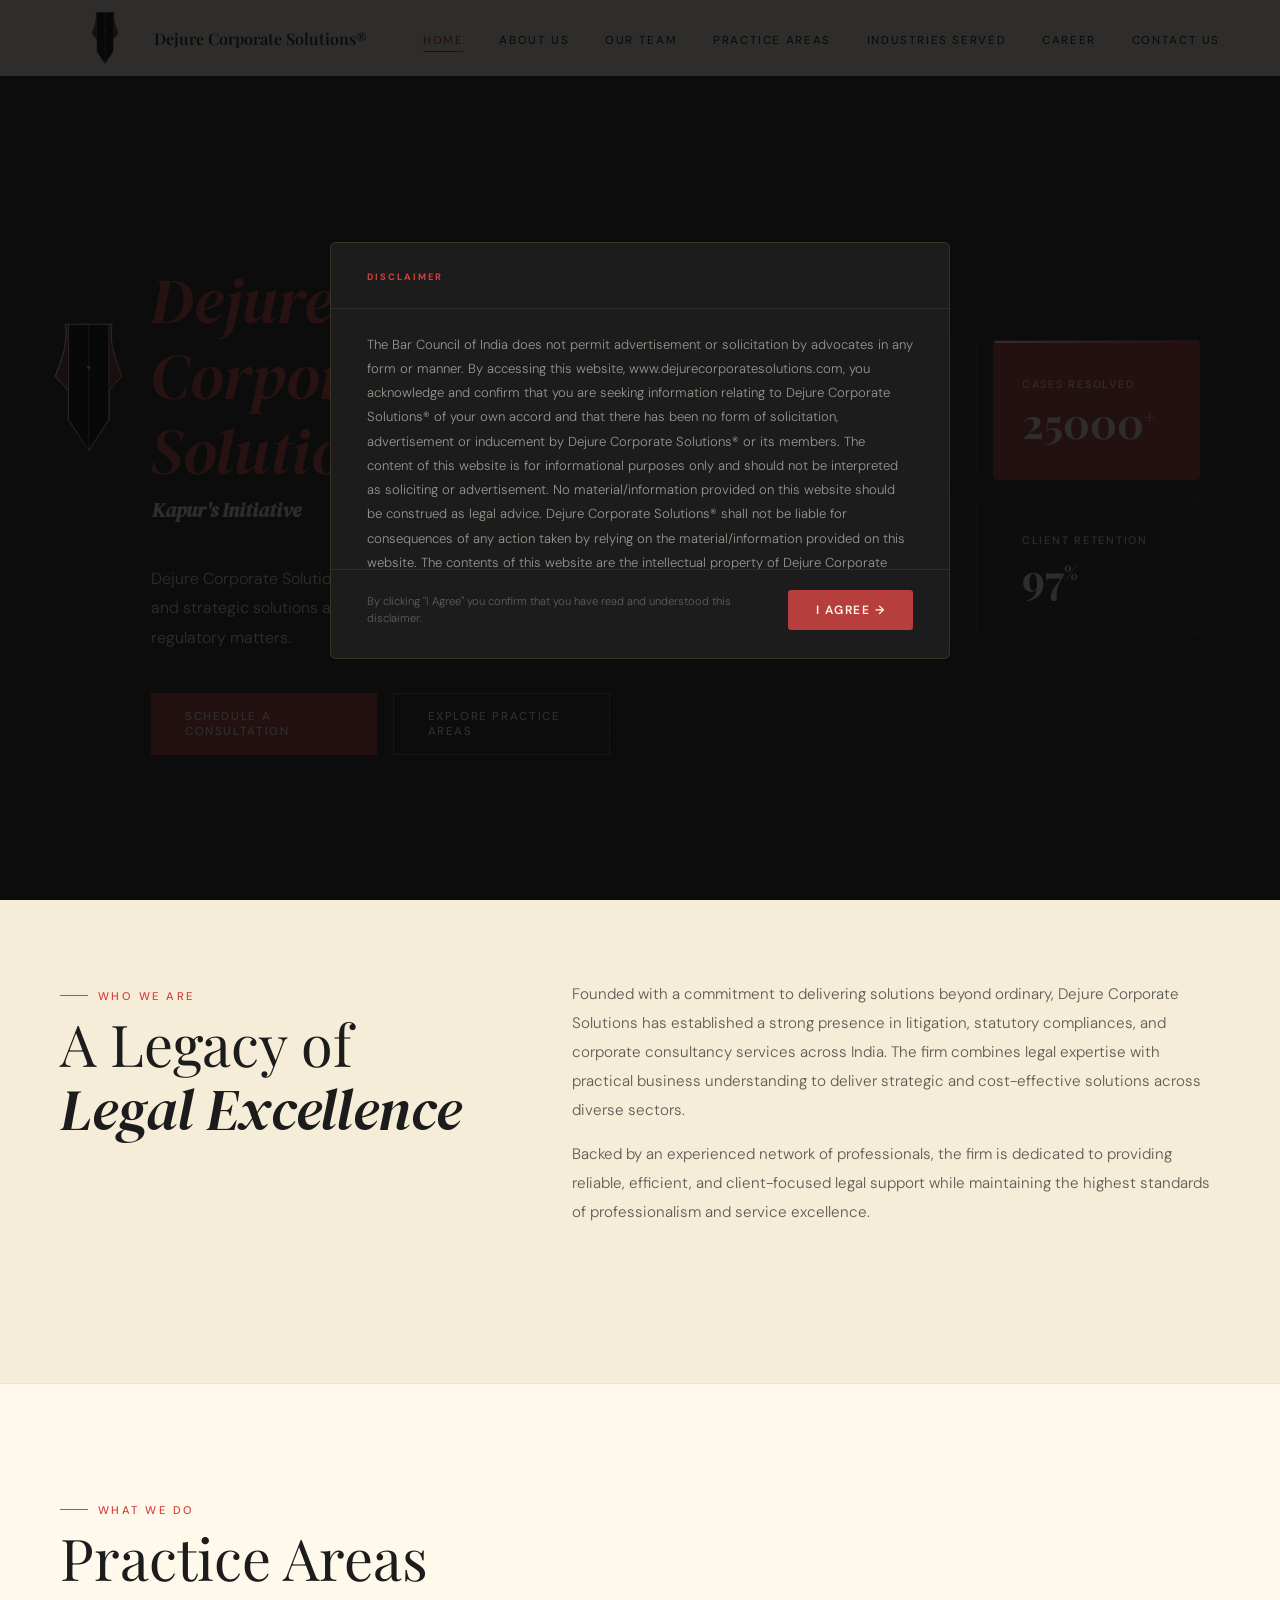
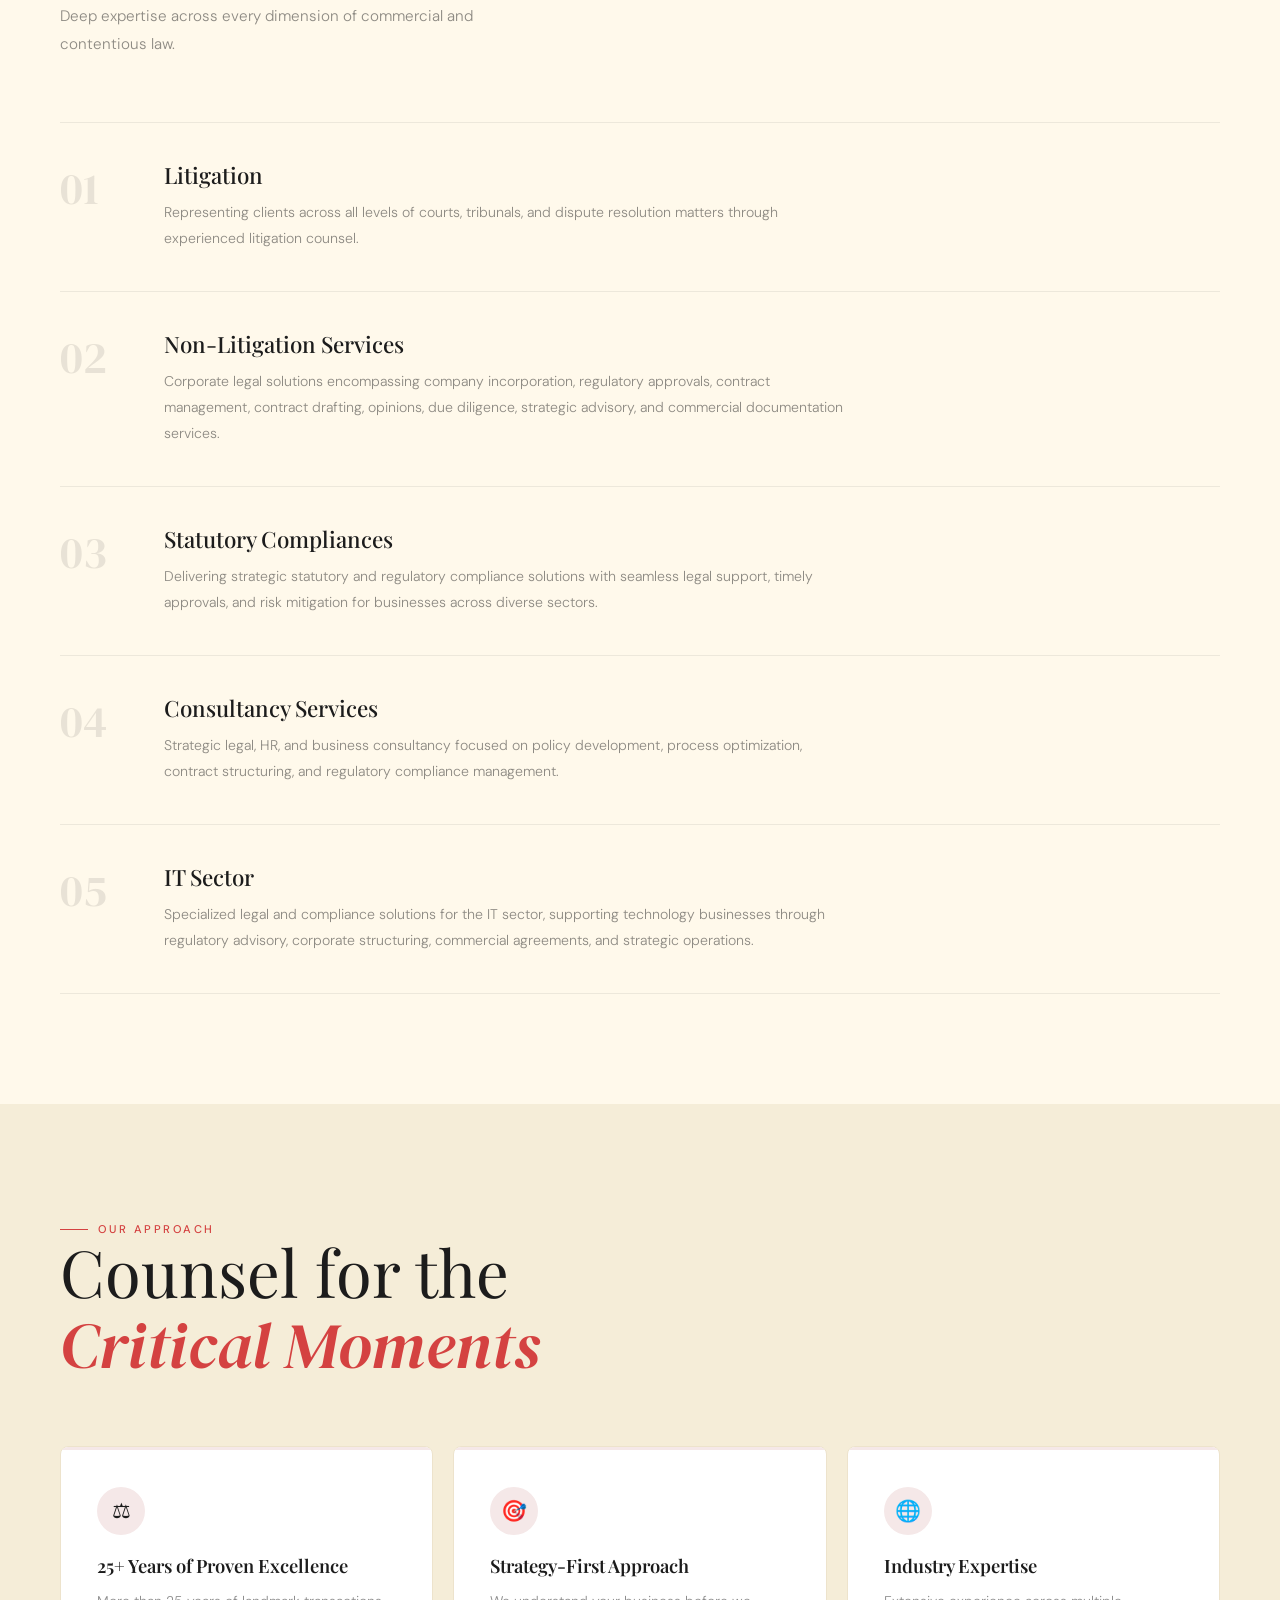
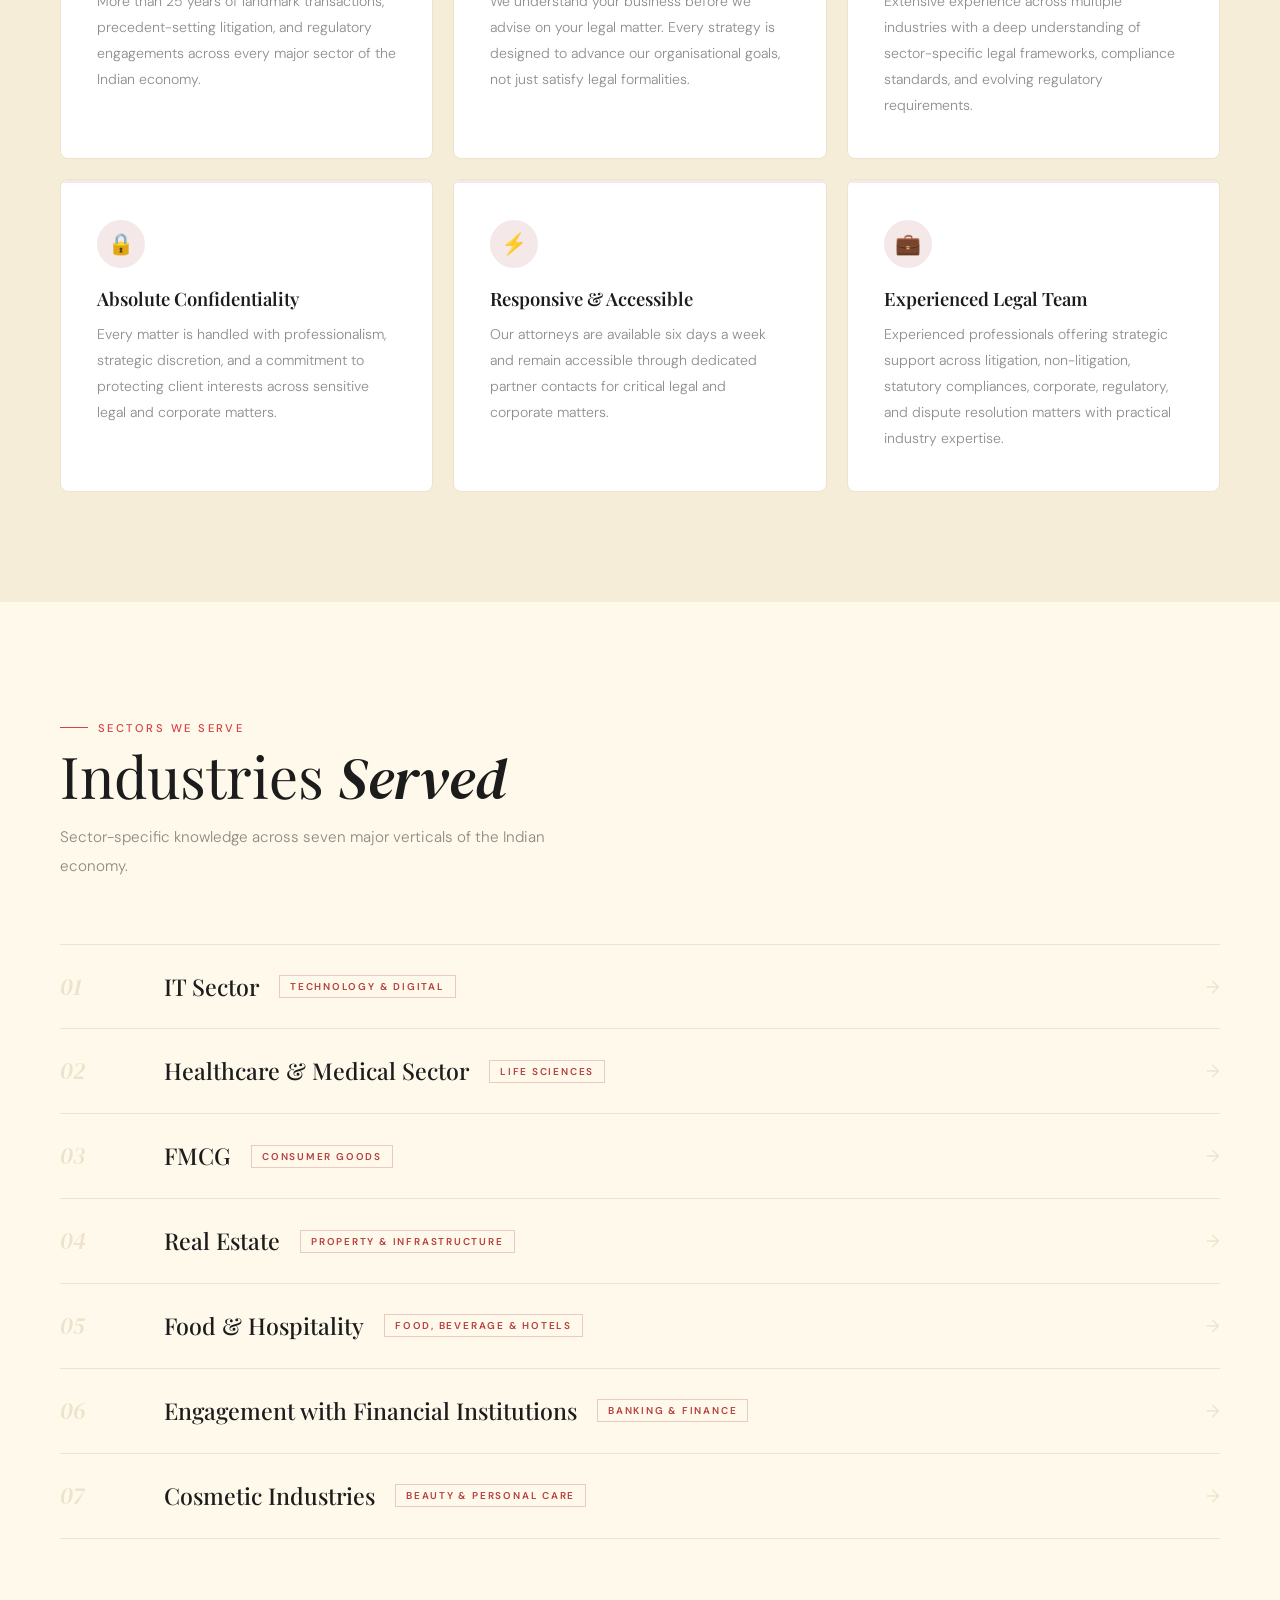
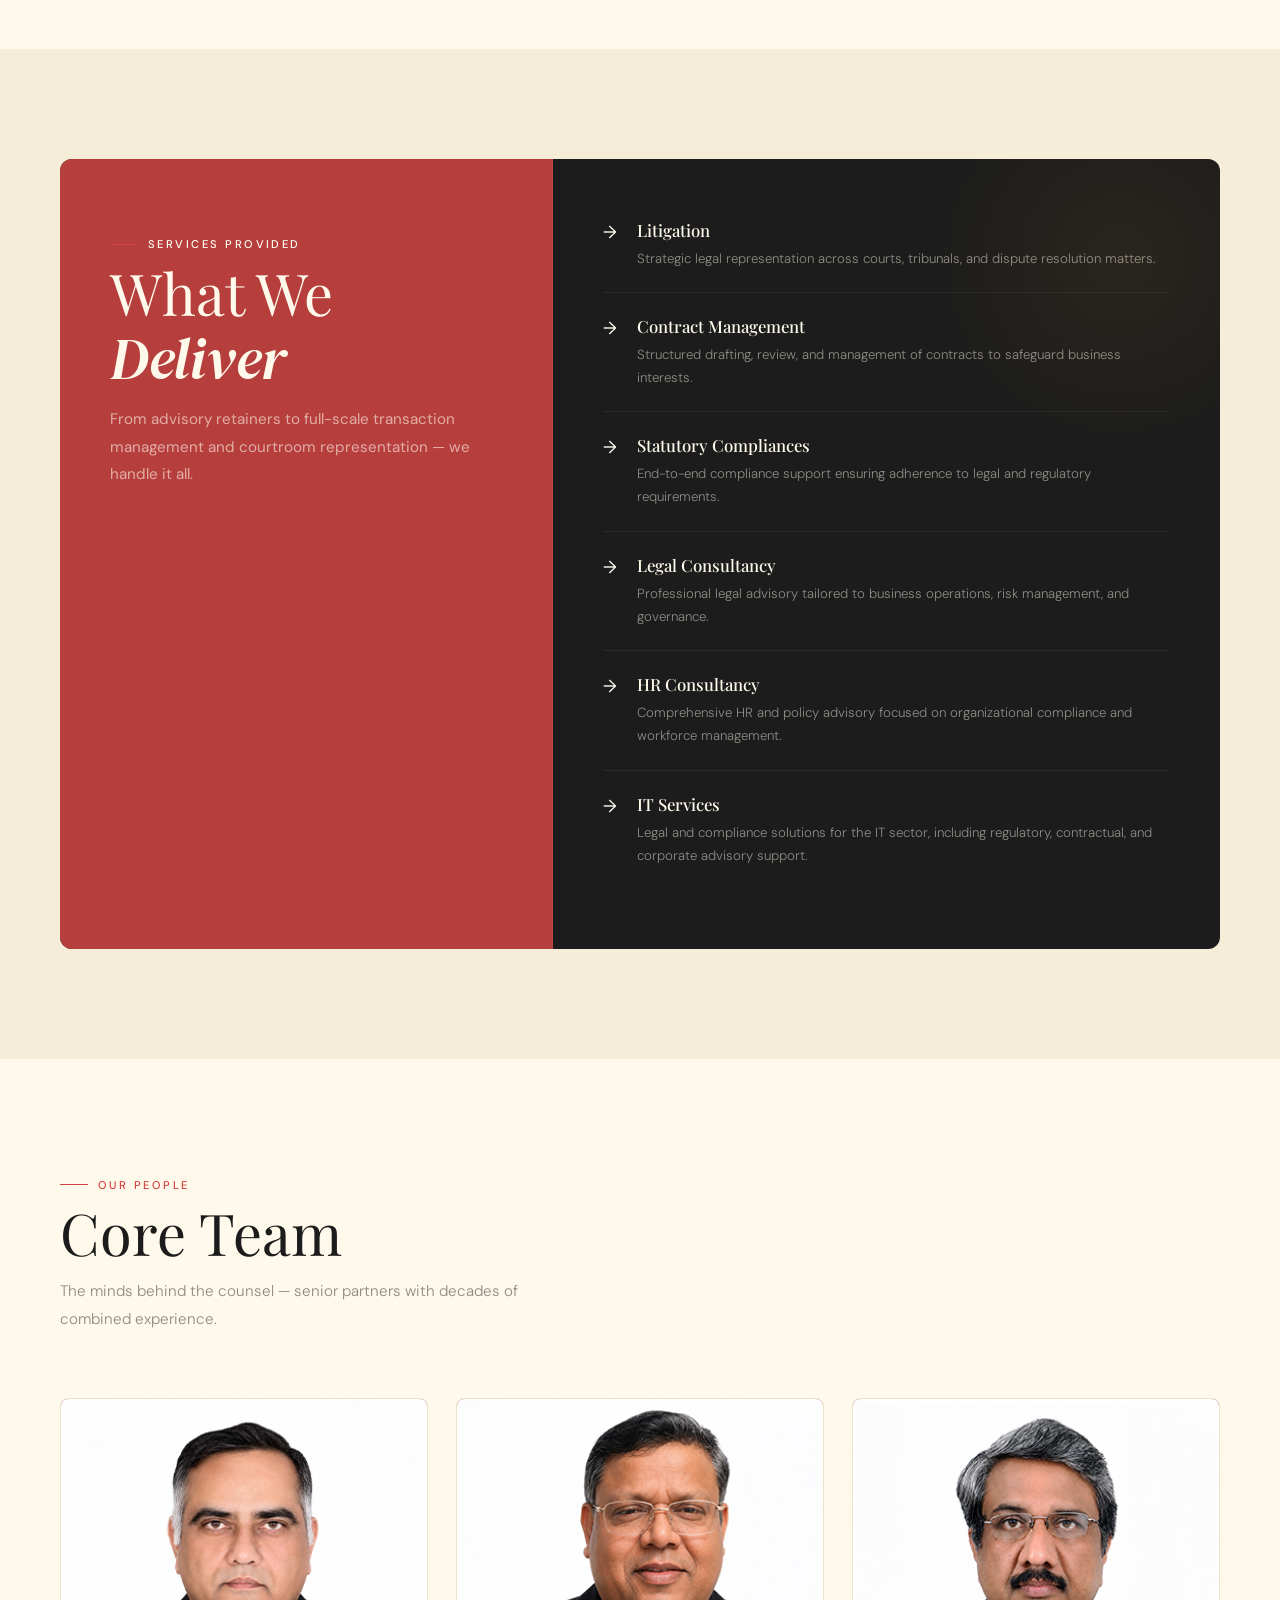
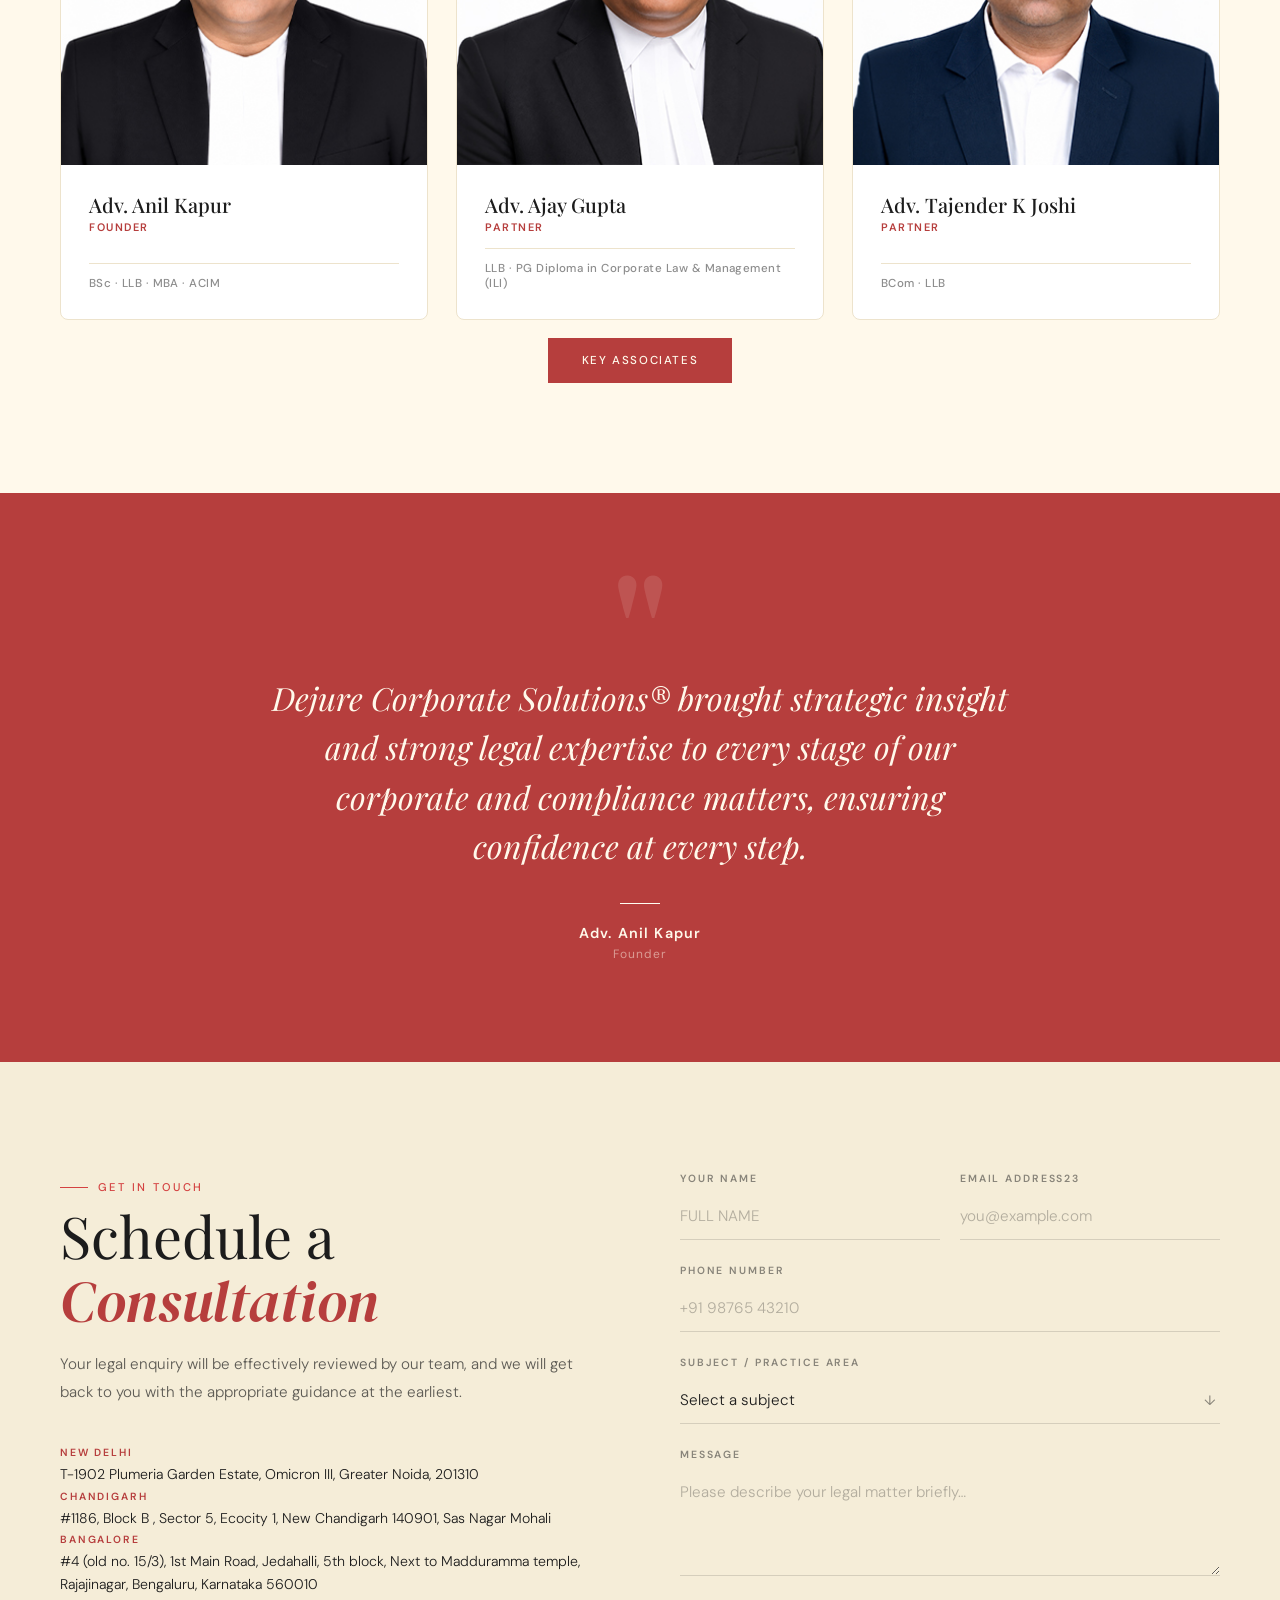
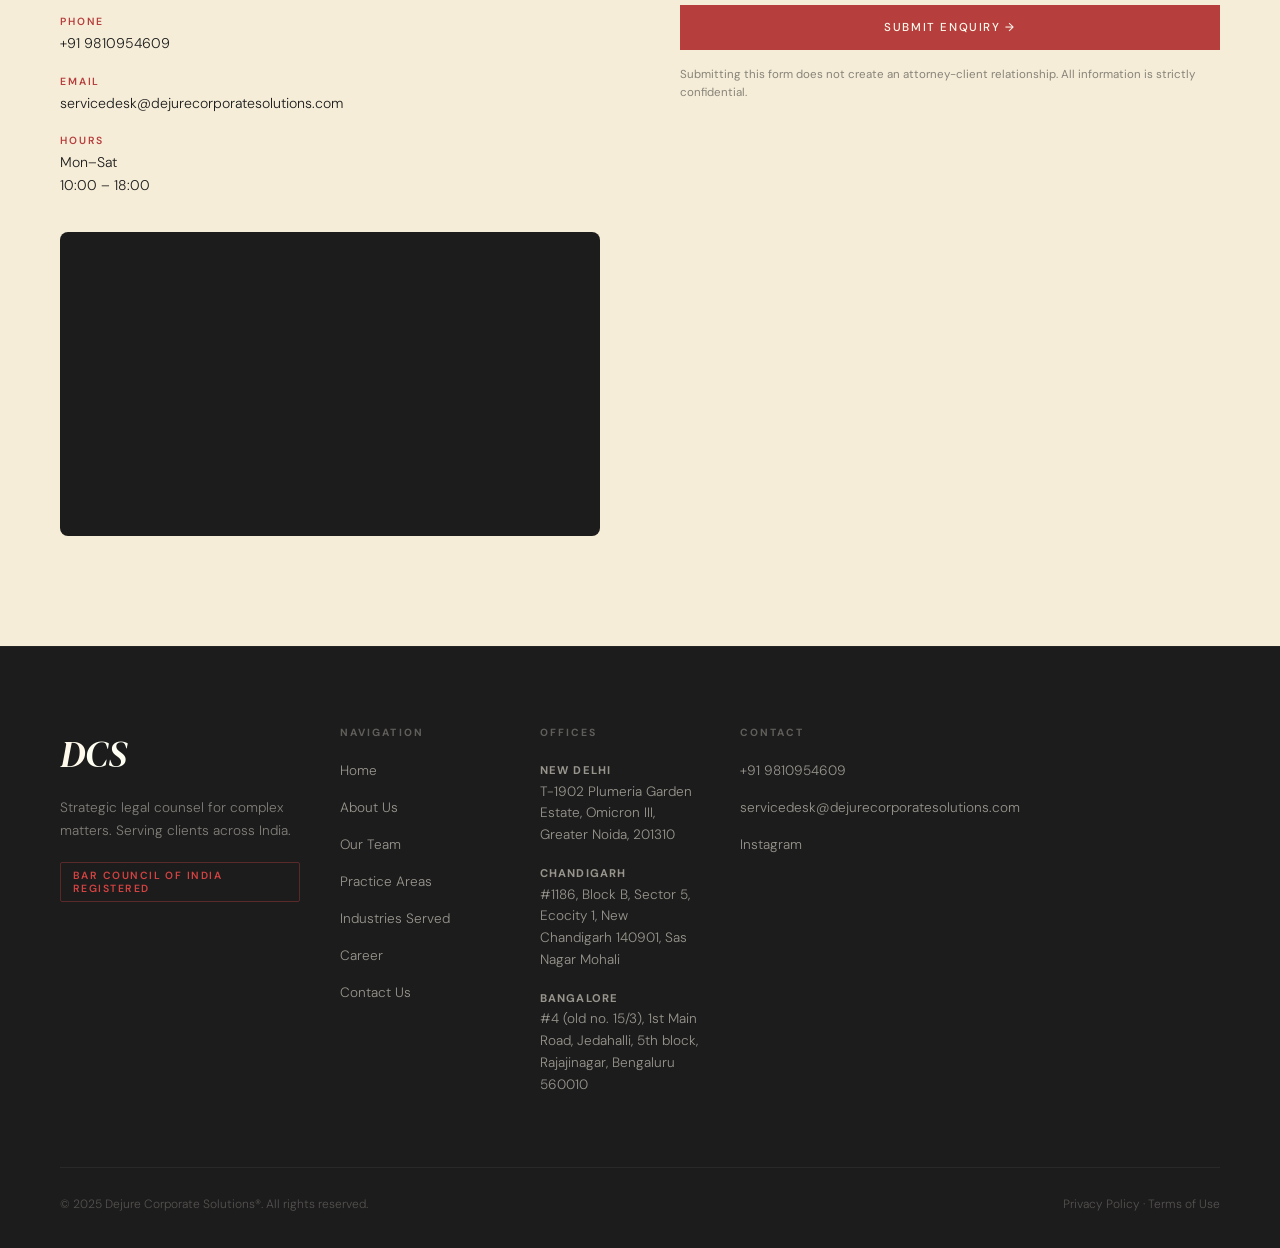
==== commit 54cbca23: "capital" ====
--- a/index.html
+++ b/index.html
@@ -3,7 +3,8 @@
 <head>
   <meta charset="UTF-8" />
   <meta name="viewport" content="width=device-width, initial-scale=1.0" />
-  <title>Dejure Corporate Solutions®  — Home</title>
+  <title>Dejure Corporate Solutions</title>
+  <meta name="description" content="De Jure Corporate Solutions - Corporate legal and strategic advisory services.">
   <link rel="preconnect" href="https://fonts.googleapis.com" />
   <link rel="preconnect" href="https://fonts.gstatic.com" crossorigin />
   <link href="https://fonts.googleapis.com/css2?family=Playfair+Display:ital,wght@0,400;0,500;0,600;0,700;1,400;1,600&family=DM+Sans:ital,opsz,wght@0,9..40,300;0,9..40,400;0,9..40,500;1,9..40,300&family=DM+Serif+Display:ital@0;1&display=swap" rel="stylesheet" />
@@ -111,7 +112,7 @@
           <h2 class="section-heading">A Legacy of<br /><em>Legal Excellence</em></h2>
         </div>
         <div class="about-strip-body">
-          <p>Founded with a commitment to delivering solutions beyond ordinary, Dejure corporate solutions has established a strong presence in litigation, statutory compliances, and corporate consultancy services across India. The firm combines legal expertise with practical business understanding to deliver strategic and cost-effective solutions across diverse sectors.</p>
+          <p>Founded with a commitment to delivering solutions beyond ordinary, Dejure Corporate Solutions has established a strong presence in litigation, statutory compliances, and corporate consultancy services across India. The firm combines legal expertise with practical business understanding to deliver strategic and cost-effective solutions across diverse sectors.</p>
           <p>Backed by an experienced network of professionals, the firm is dedicated to providing reliable, efficient, and client-focused legal support while maintaining the highest standards of professionalism and service excellence.</p>
         </div>
       </div>
@@ -426,13 +427,10 @@
       </div>
 
       <div class="contact-right reveal reveal-delay-1">
-        <form class="contact-form" id="contactForm"
-              action="https://formspree.io/f/xvzybayz"
-              method="POST">
+        <form class="contact-form" id="contactForm" action="https://formspree.io/f/xvzybayz" method="POST">
 
           <!-- hidden fields -->
           <input type="hidden" name="_subject" value="New Enquiry — Dejure Corporate Solutions" />
-          <input type="hidden" name="_next" value="https://yogusw.github.io/dejure/index.html" />
 
           <div class="form-row">
             <div class="form-group">
--- a/css/style.css
+++ b/css/style.css
@@ -3653,4 +3653,46 @@
     width: 100% !important;
     overflow: hidden !important;
   }
-}+}
+
+.careers-cv-note {
+      display: flex;
+      gap: 14px;
+      align-items: flex-start;
+      padding: 18px 20px;
+      margin-bottom: 24px;
+      background: var(--cream-deeper);
+      border: 1.5px dashed rgba(28,28,28,0.15);
+      border-radius: 4px;
+    }
+    .careers-cv-note-icon {
+      font-size: 1.2rem;
+      flex-shrink: 0;
+      margin-top: 2px;
+    }
+    .careers-cv-note strong {
+      display: block;
+      font-size: 0.78rem;
+      font-weight: 600;
+      letter-spacing: 0.08em;
+      text-transform: uppercase;
+      color: var(--charcoal);
+      margin-bottom: 5px;
+    }
+    .careers-cv-note span {
+      font-size: 0.82rem;
+      font-weight: 300;
+      color: var(--text-muted);
+      line-height: 1.65;
+    }
+    .careers-cv-note a {
+      color: var(--mehroon);
+      text-decoration: underline;
+      text-underline-offset: 2px;
+    }
+    .careers-cv-note em {
+      font-family: 'DM Sans', sans-serif;
+      font-style: normal;
+      font-weight: 500;
+      color: var(--charcoal);
+    }
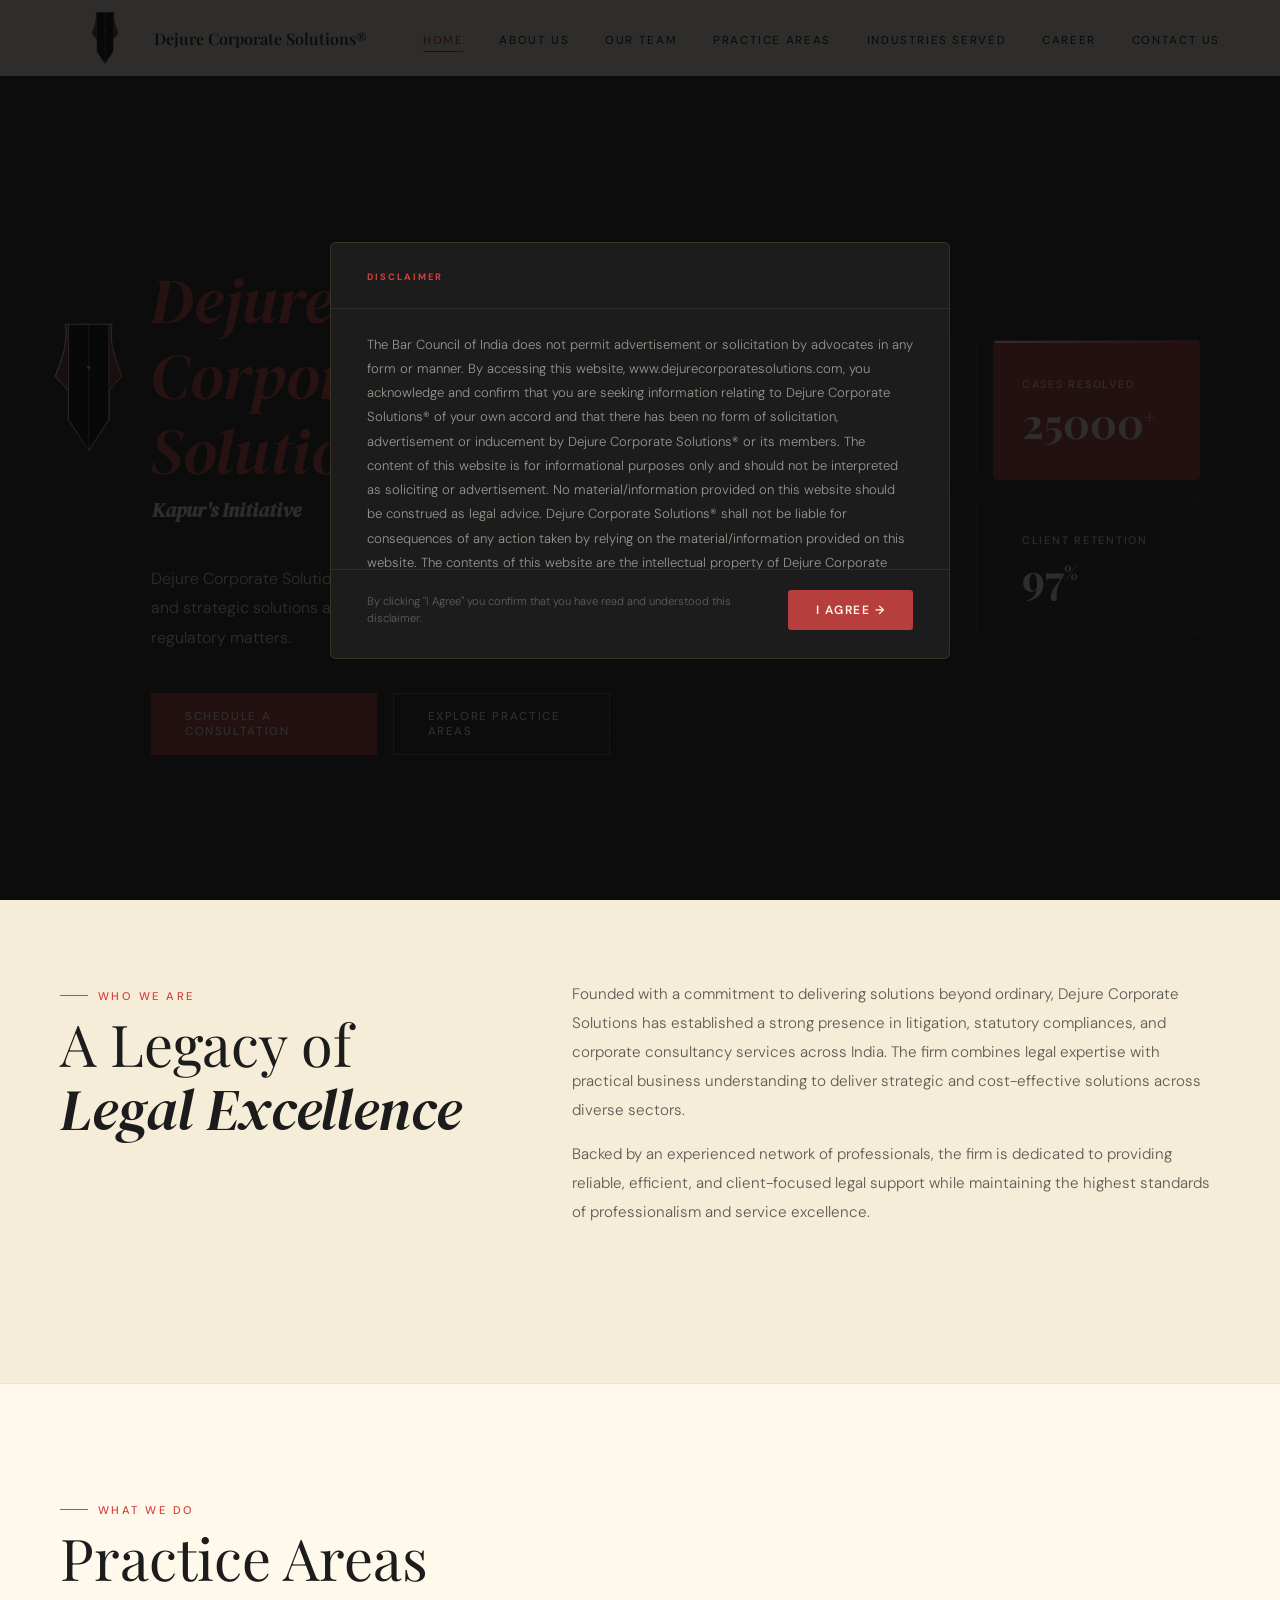
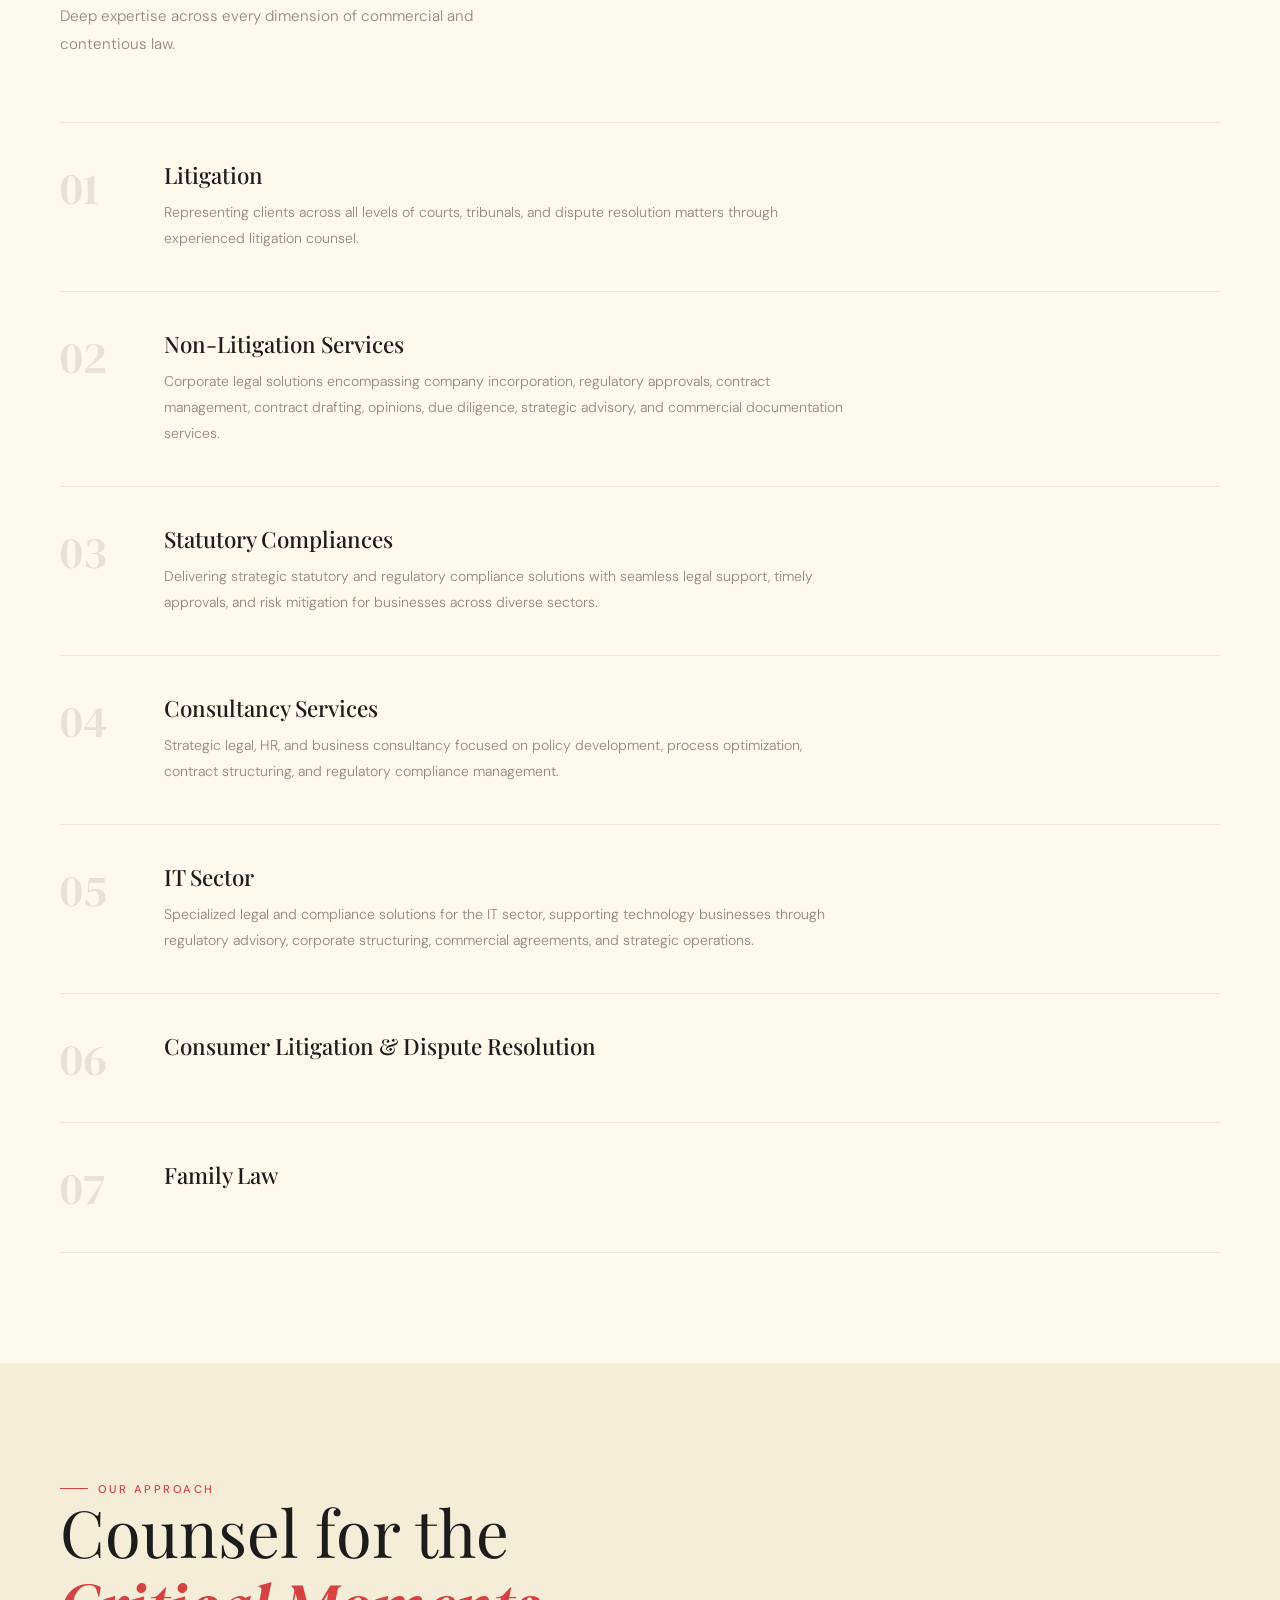
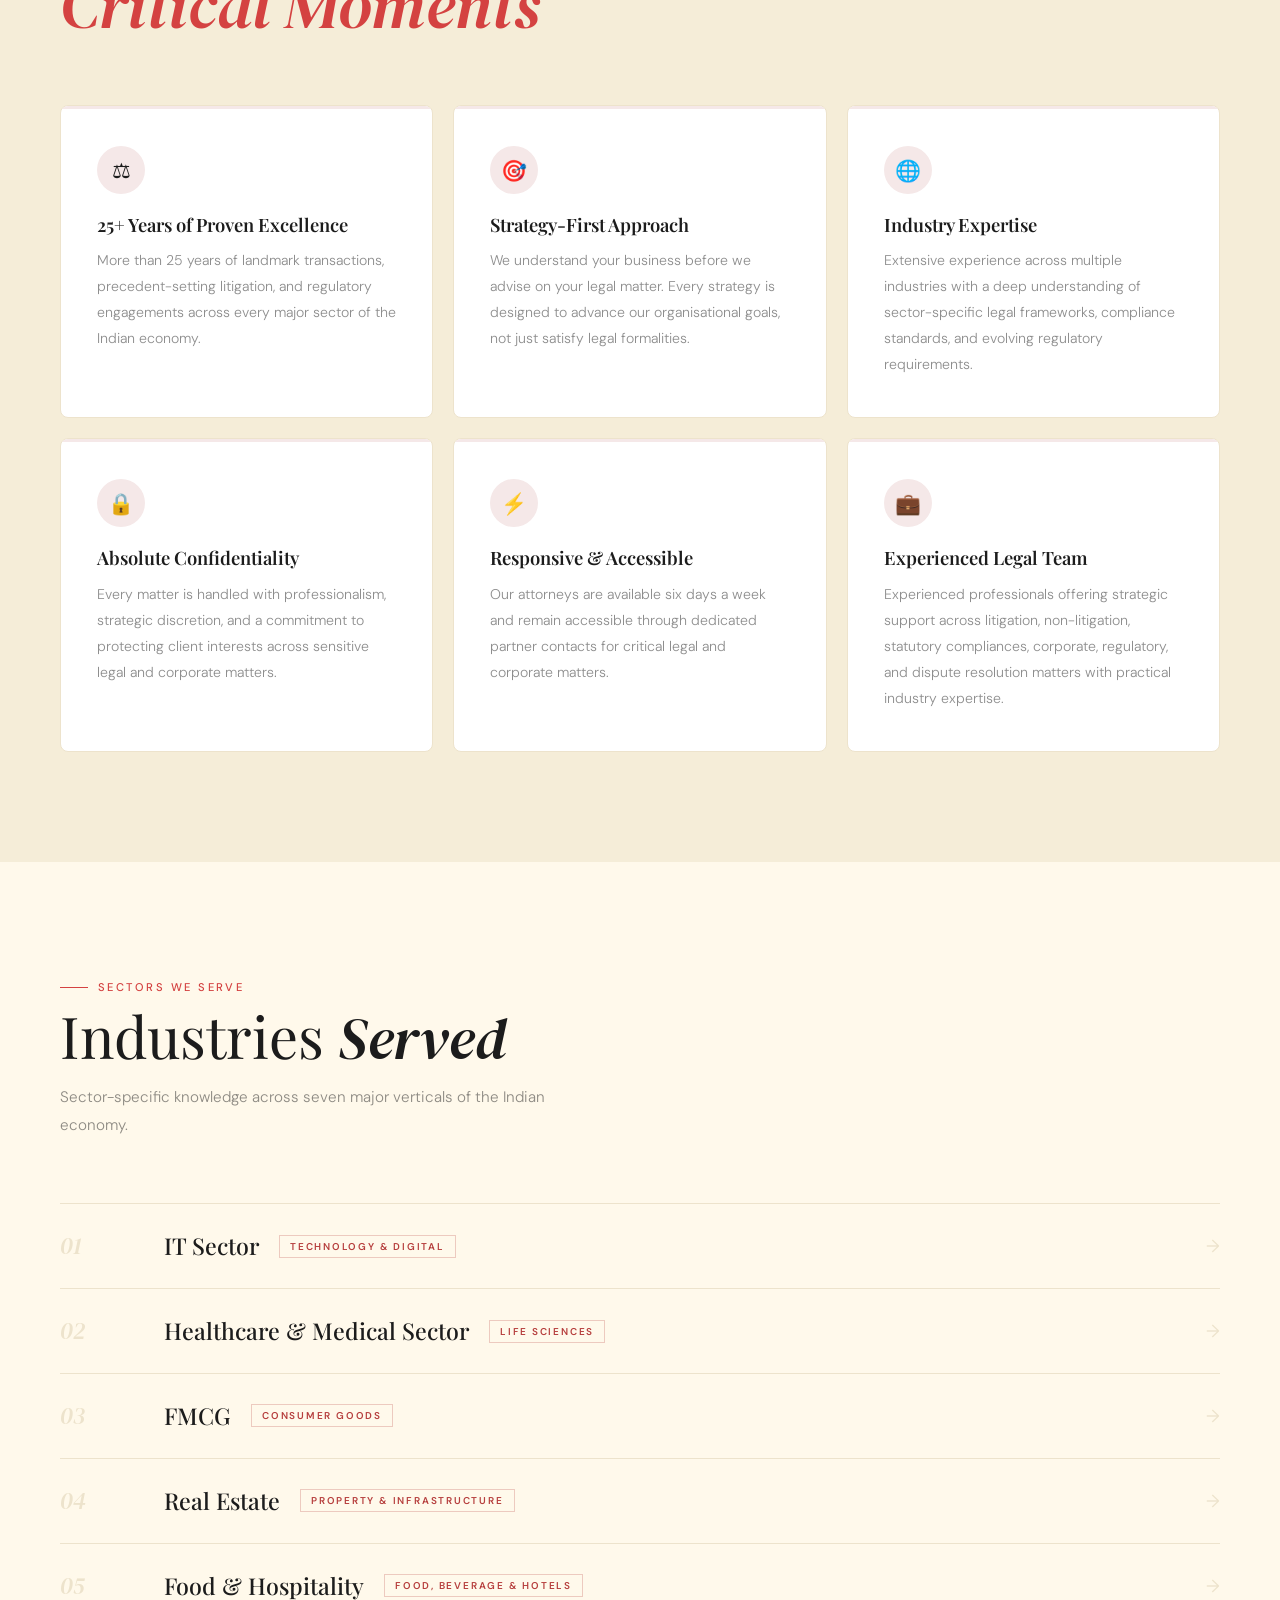
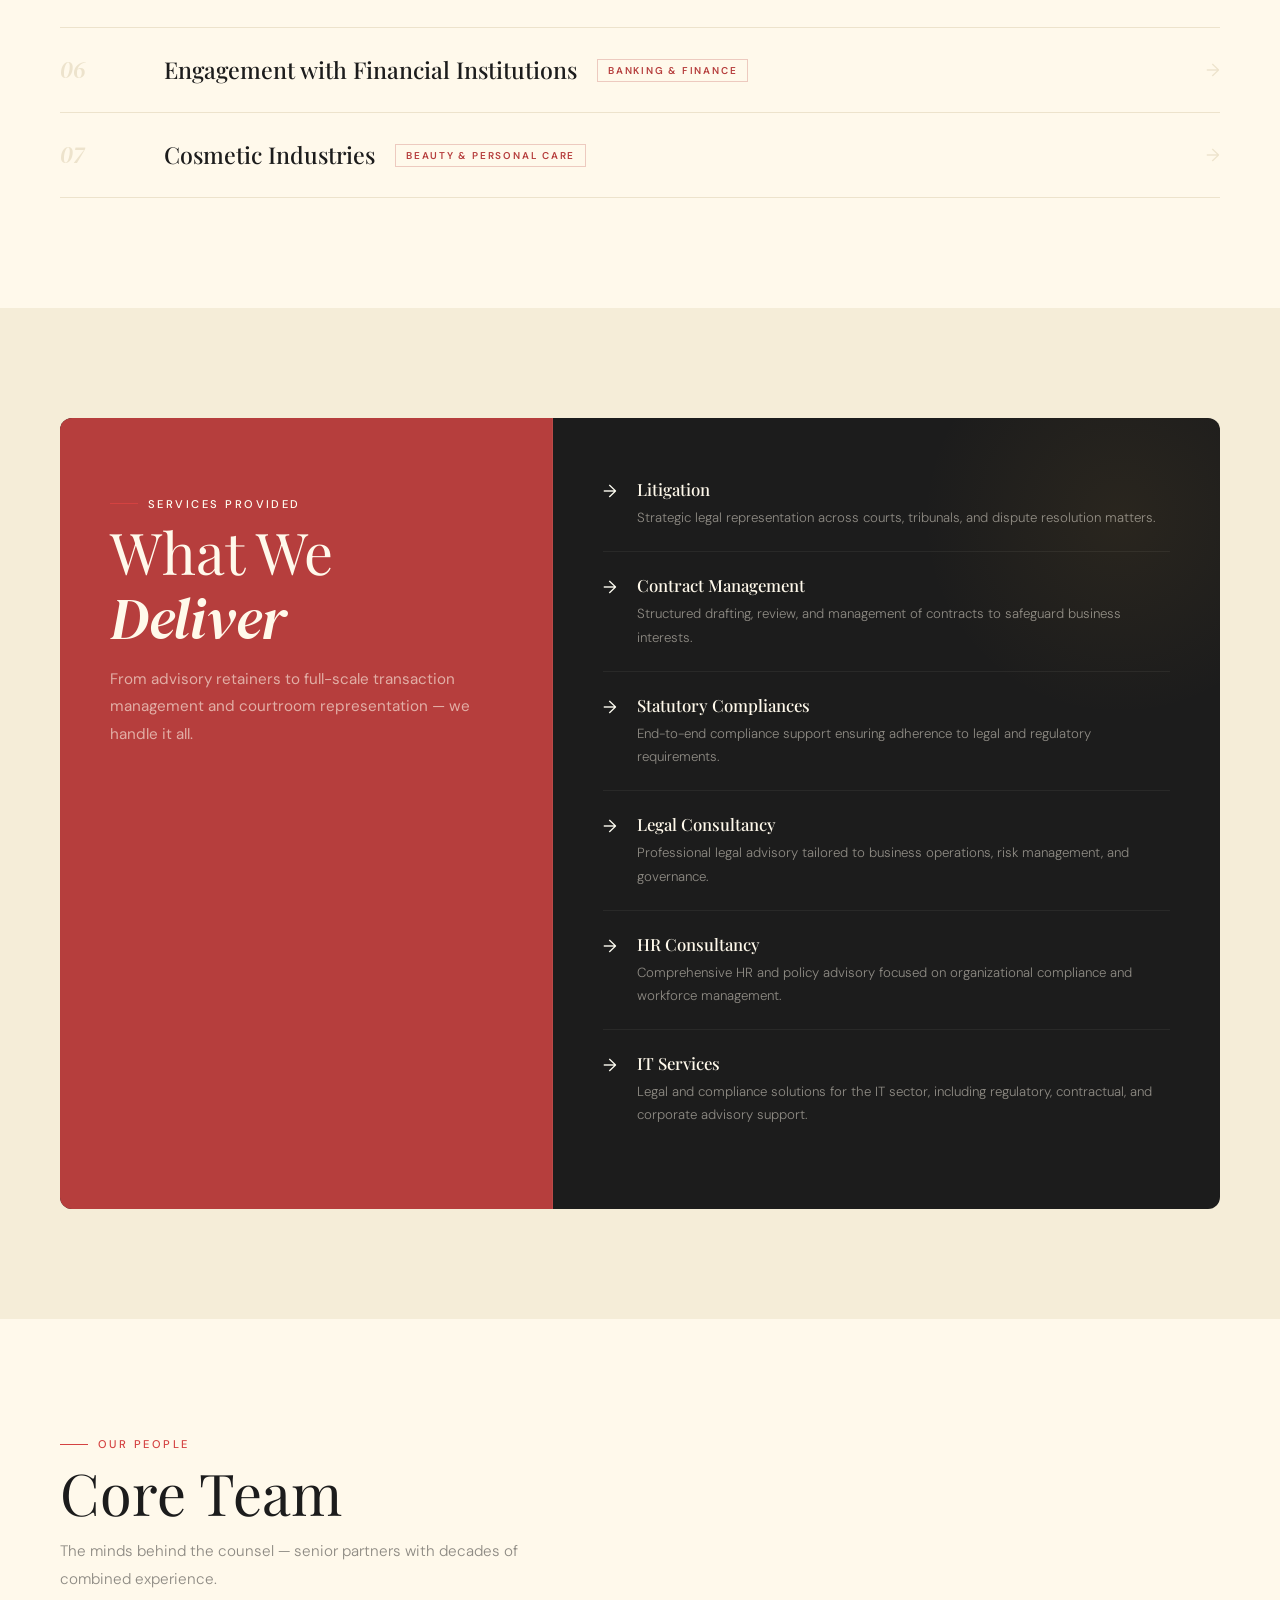
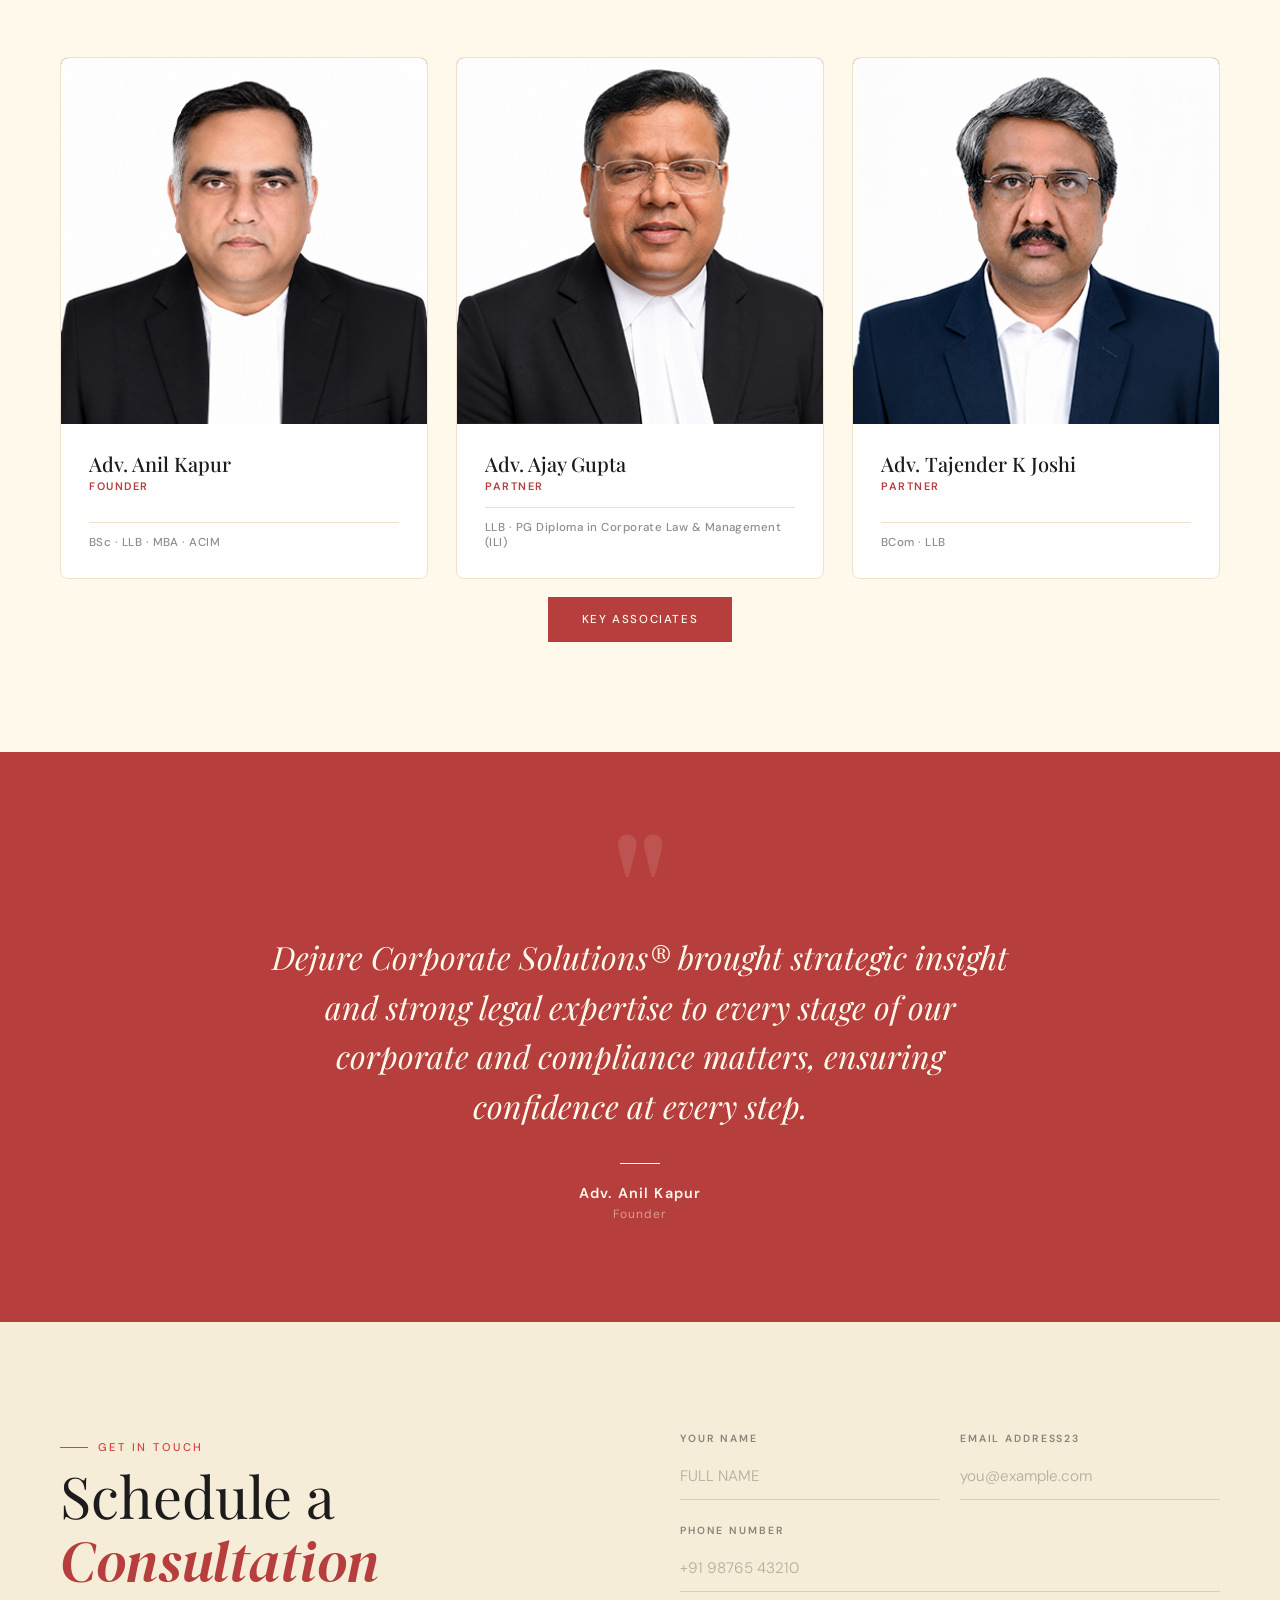
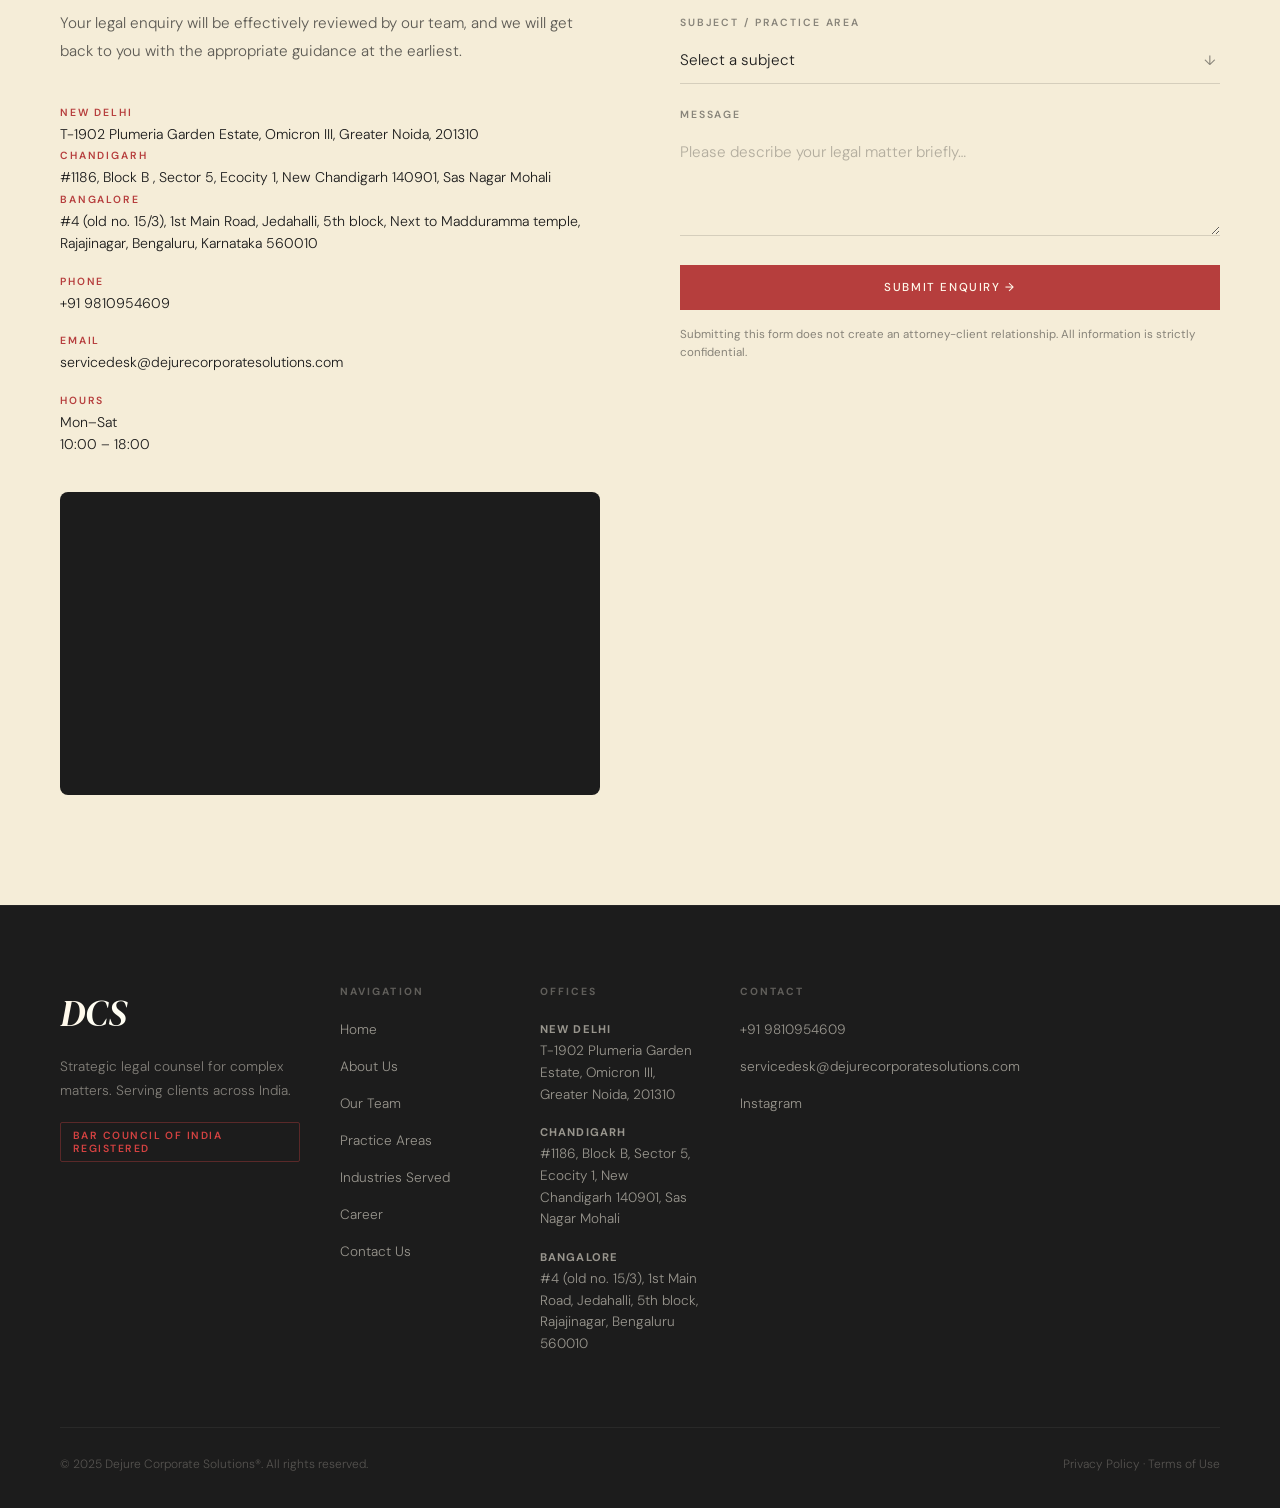
==== commit da655137: "Updates regarding practice areas" ====
--- a/index.html
+++ b/index.html
@@ -161,6 +161,20 @@
           <div class="pi-body">
             <h3>IT Sector</h3>
             <p>Specialized legal and compliance solutions for the IT sector, supporting technology businesses through regulatory advisory, corporate structuring, commercial agreements, and strategic operations.</p>
+          </div>
+        </li>
+        <li class="practice-item">
+          <span class="pi-num">06</span>
+          <div class="pi-body">
+            <h3>Consumer Litigation & Dispute Resolution</h3>
+            <p></p>
+          </div>
+        </li>
+        <li class="practice-item">
+          <span class="pi-num">07</span>
+          <div class="pi-body">
+            <h3>Family Law</h3>
+            <p></p>
           </div>
         </li>
       </ul>
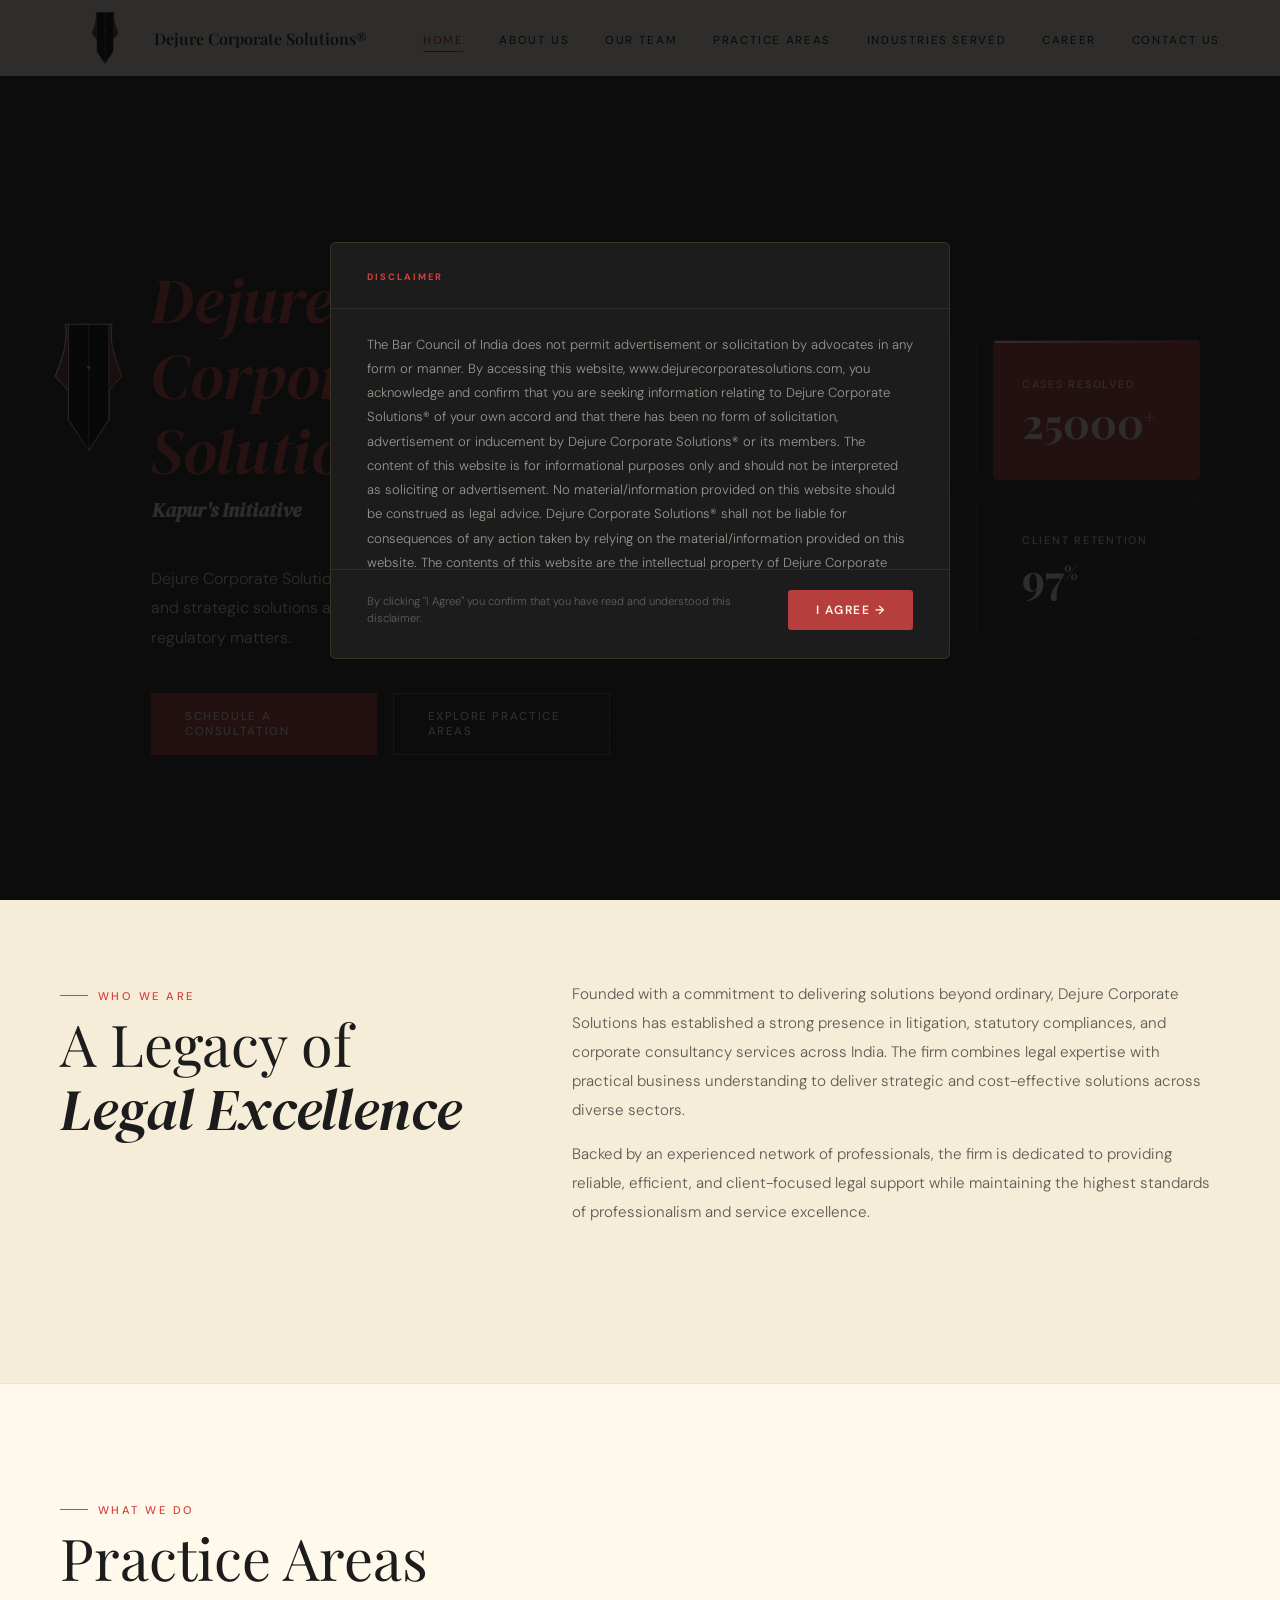
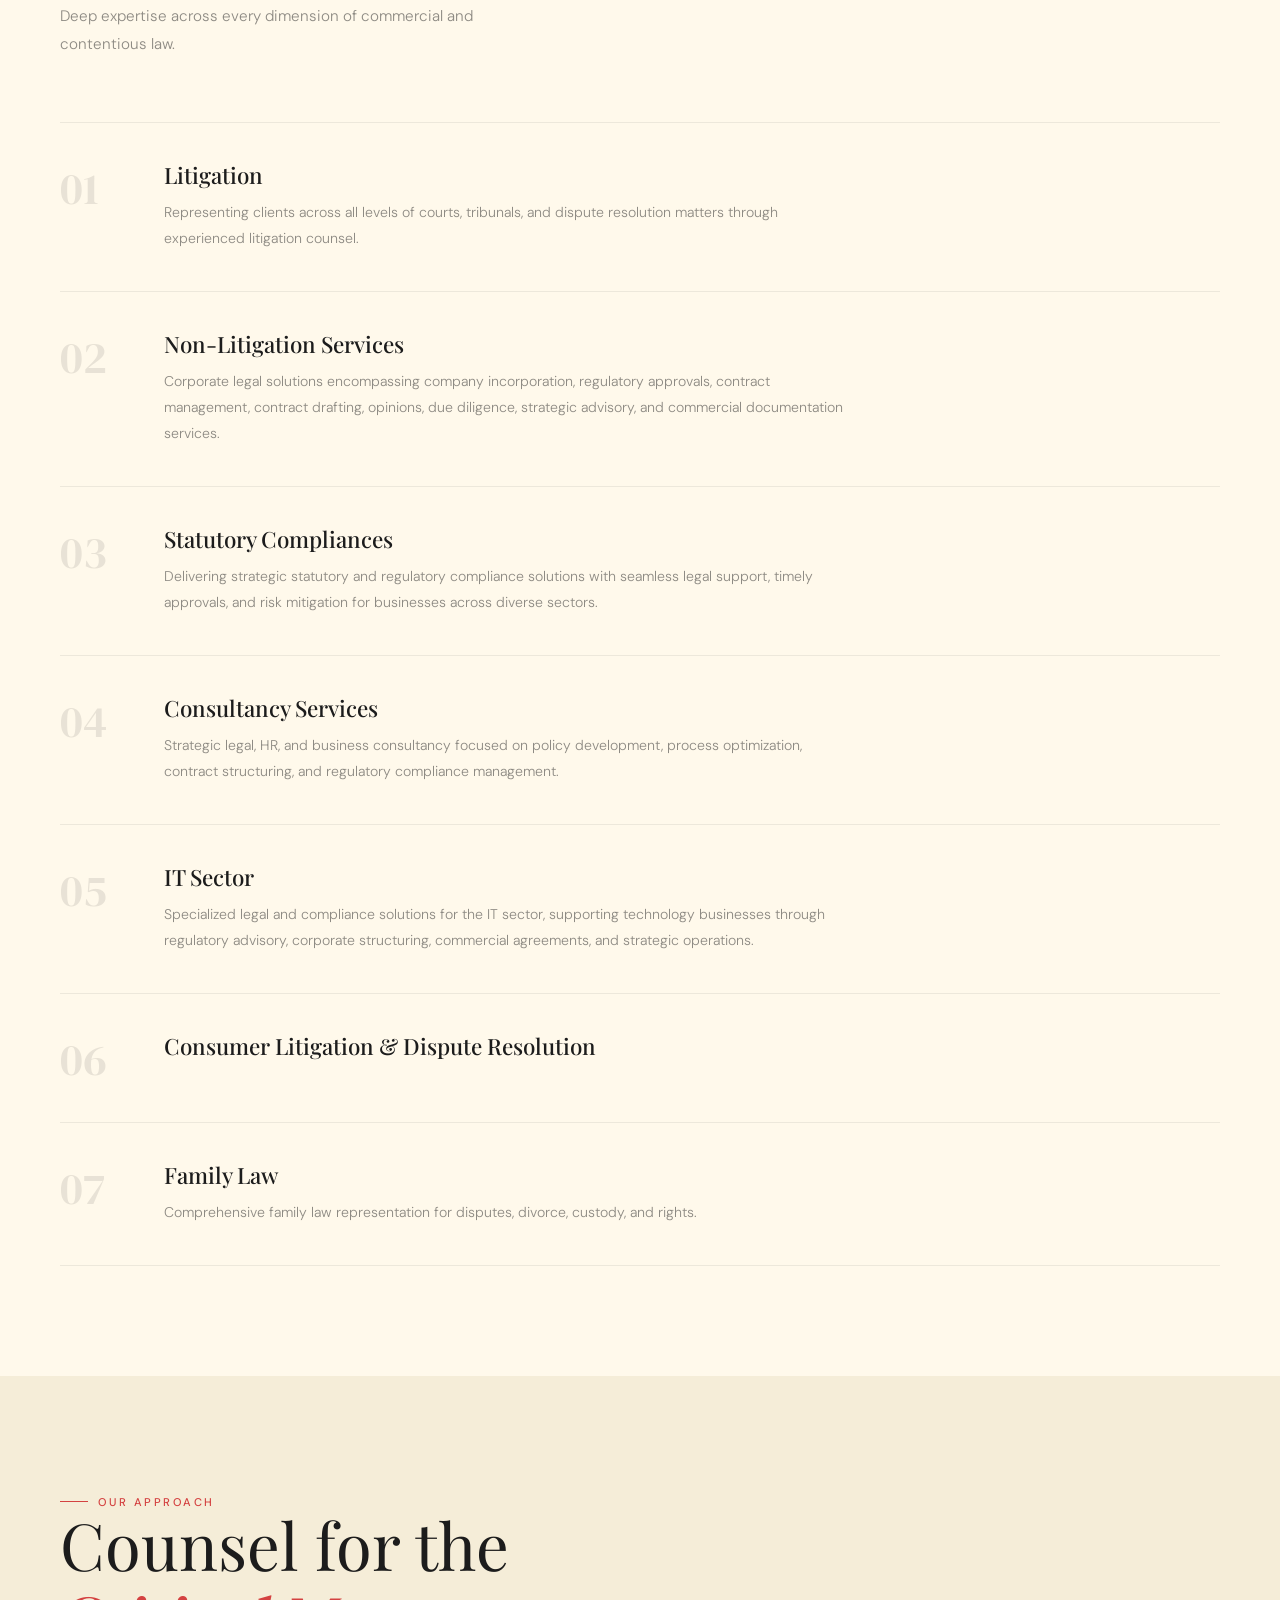
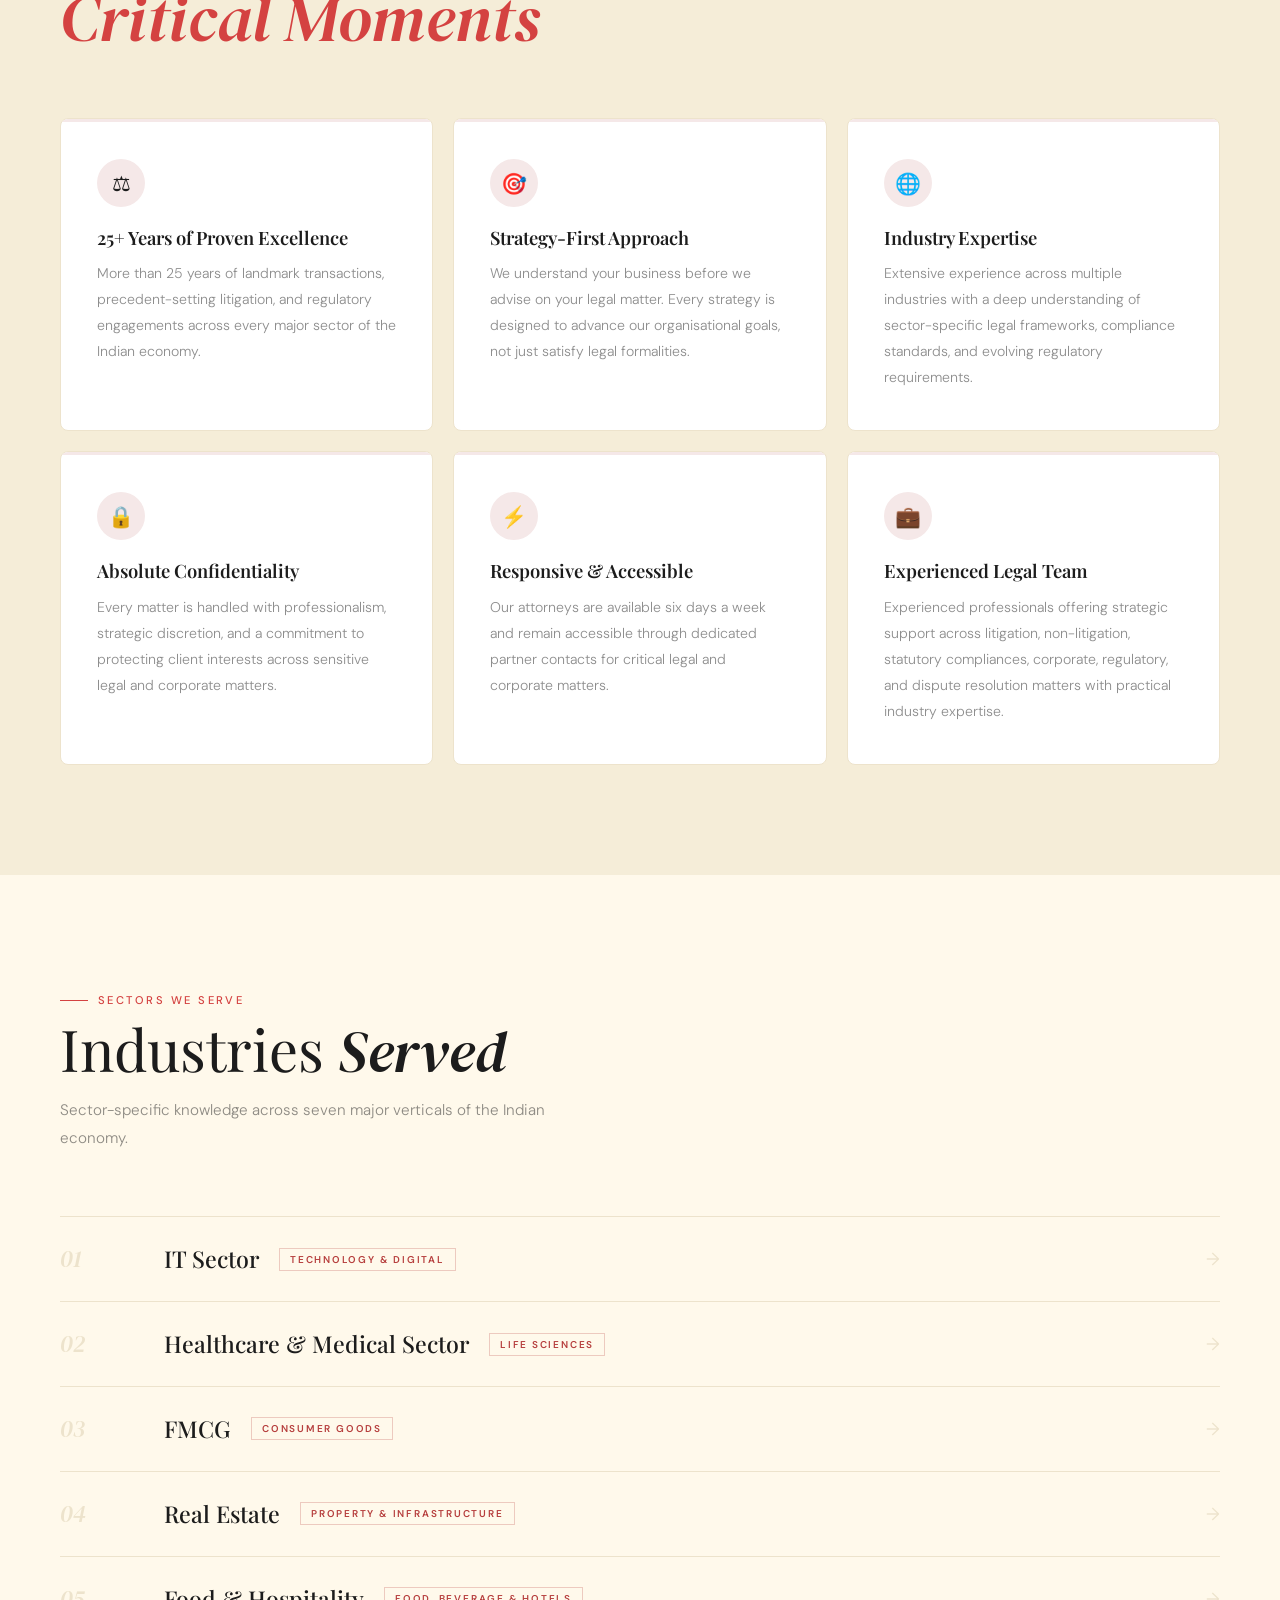
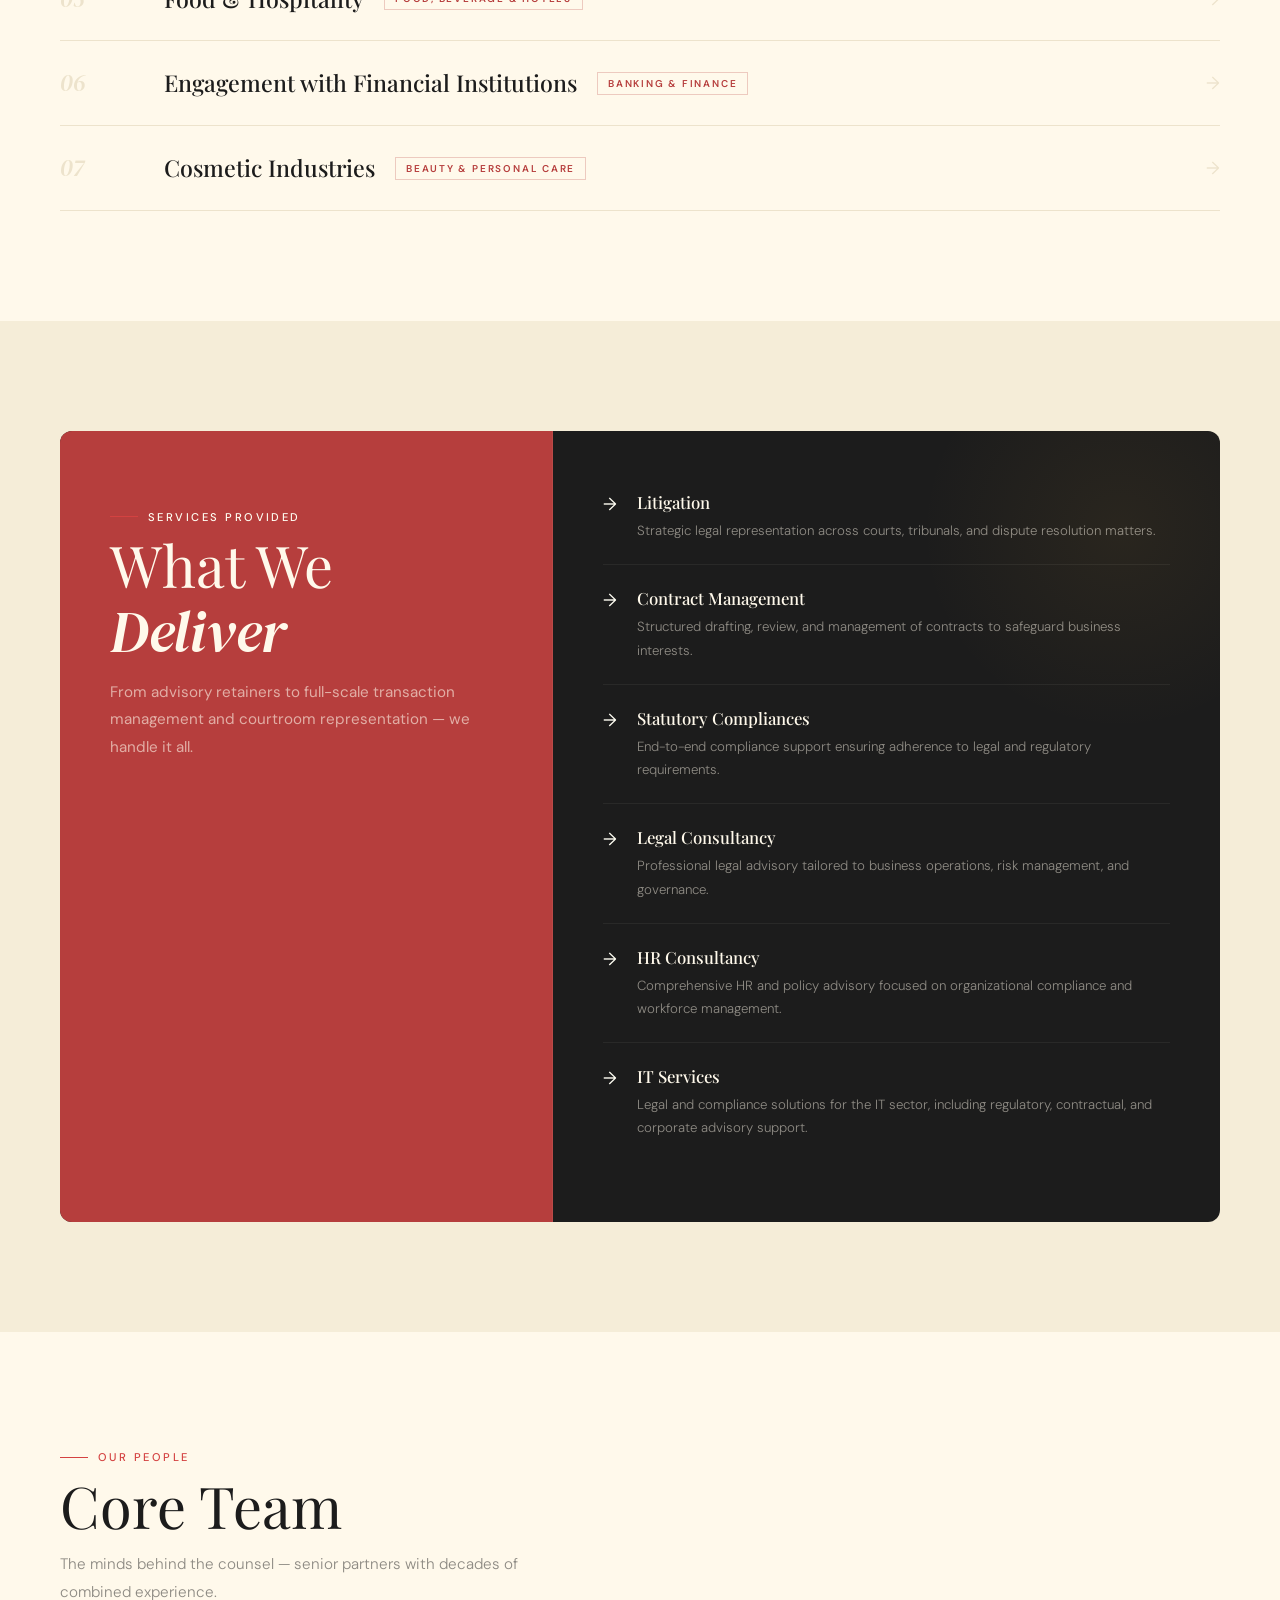
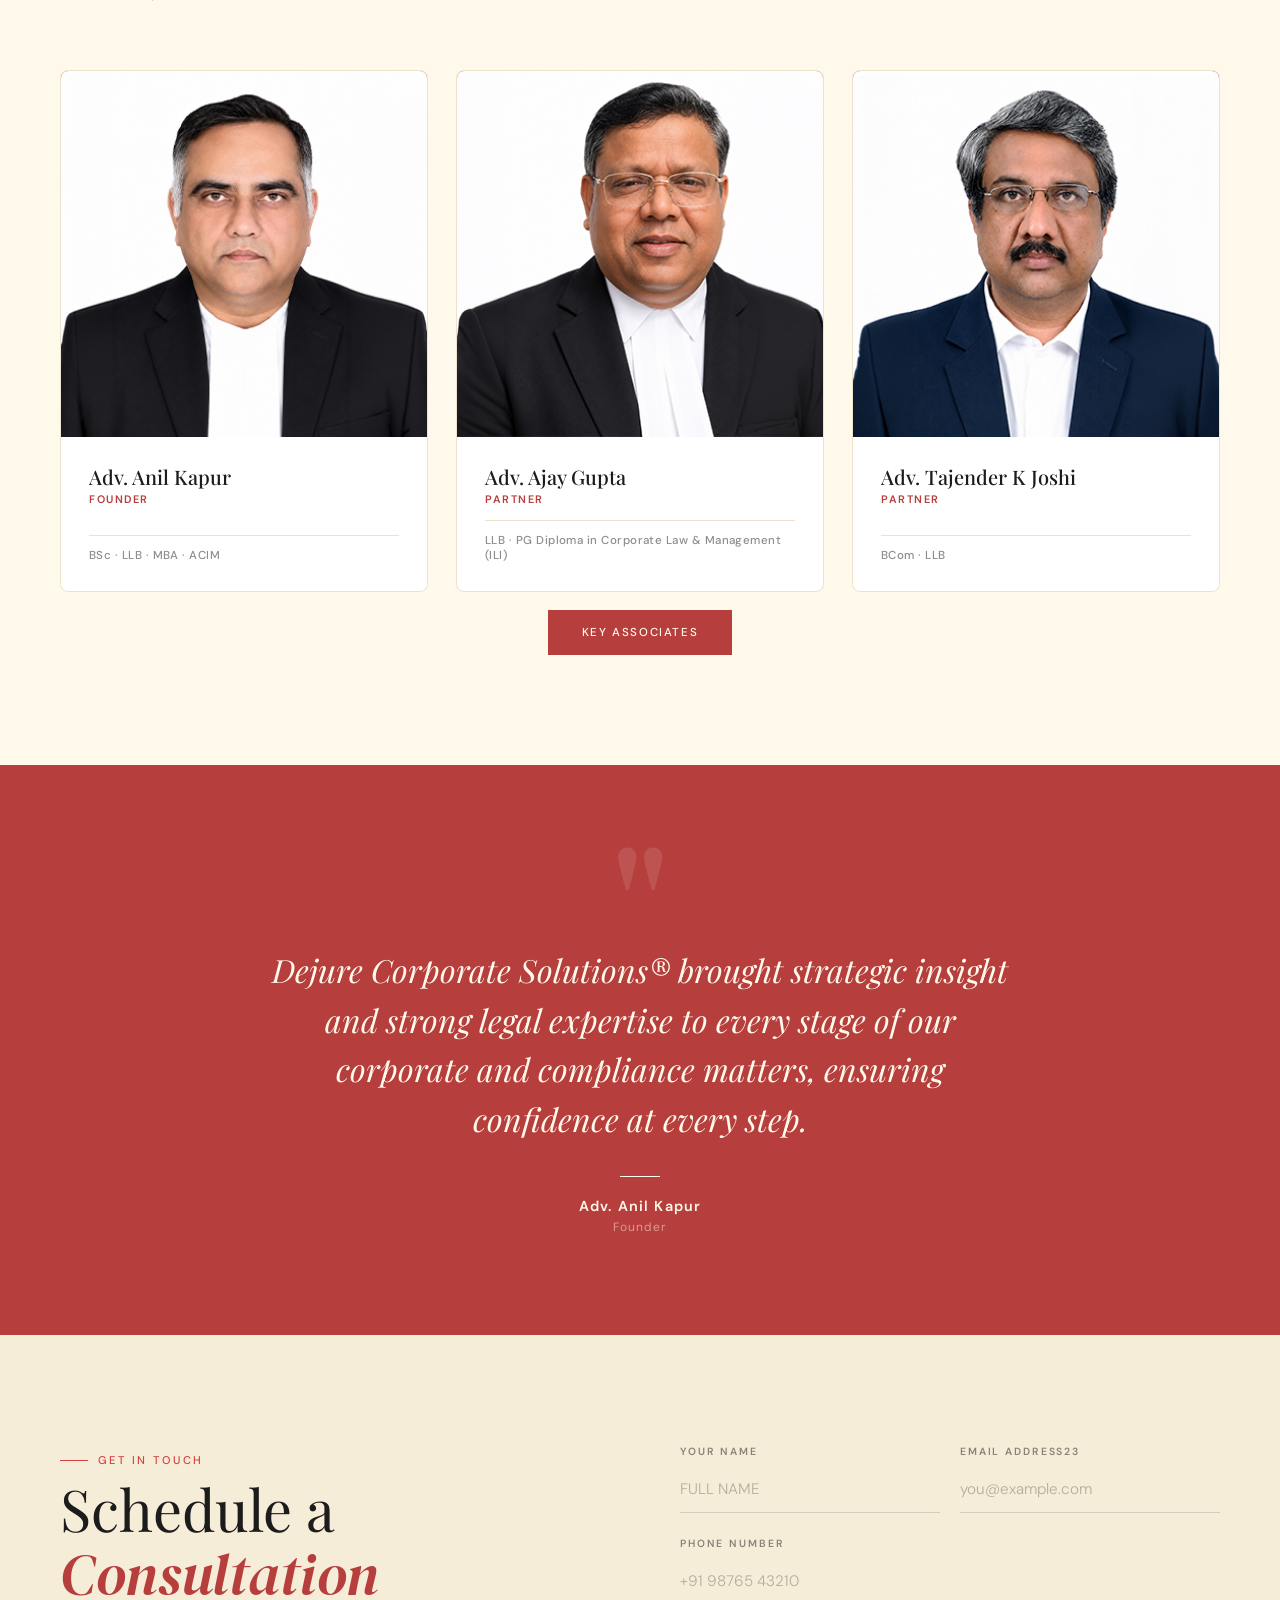
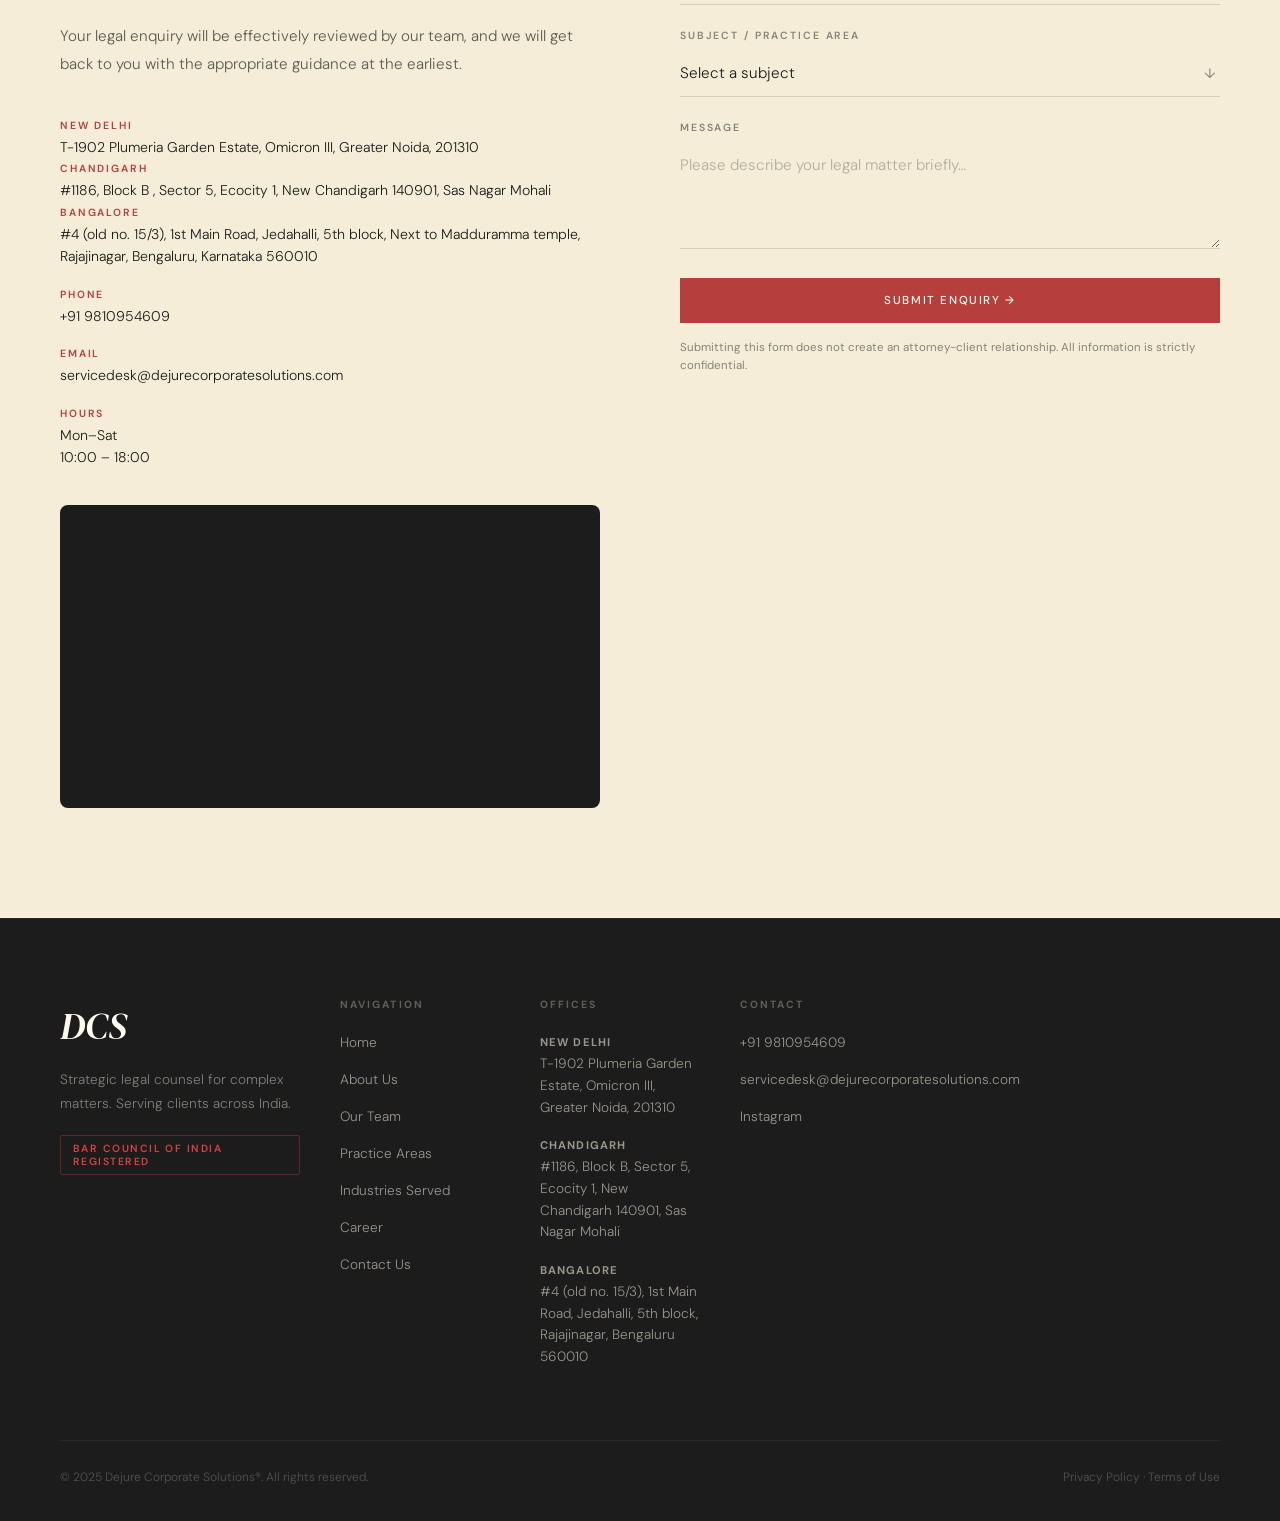
==== commit 5b52d783: "Message" ====
--- a/index.html
+++ b/index.html
@@ -174,7 +174,7 @@
           <span class="pi-num">07</span>
           <div class="pi-body">
             <h3>Family Law</h3>
-            <p></p>
+            <p>Comprehensive family law representation for disputes, divorce, custody, and rights.</p>
           </div>
         </li>
       </ul>
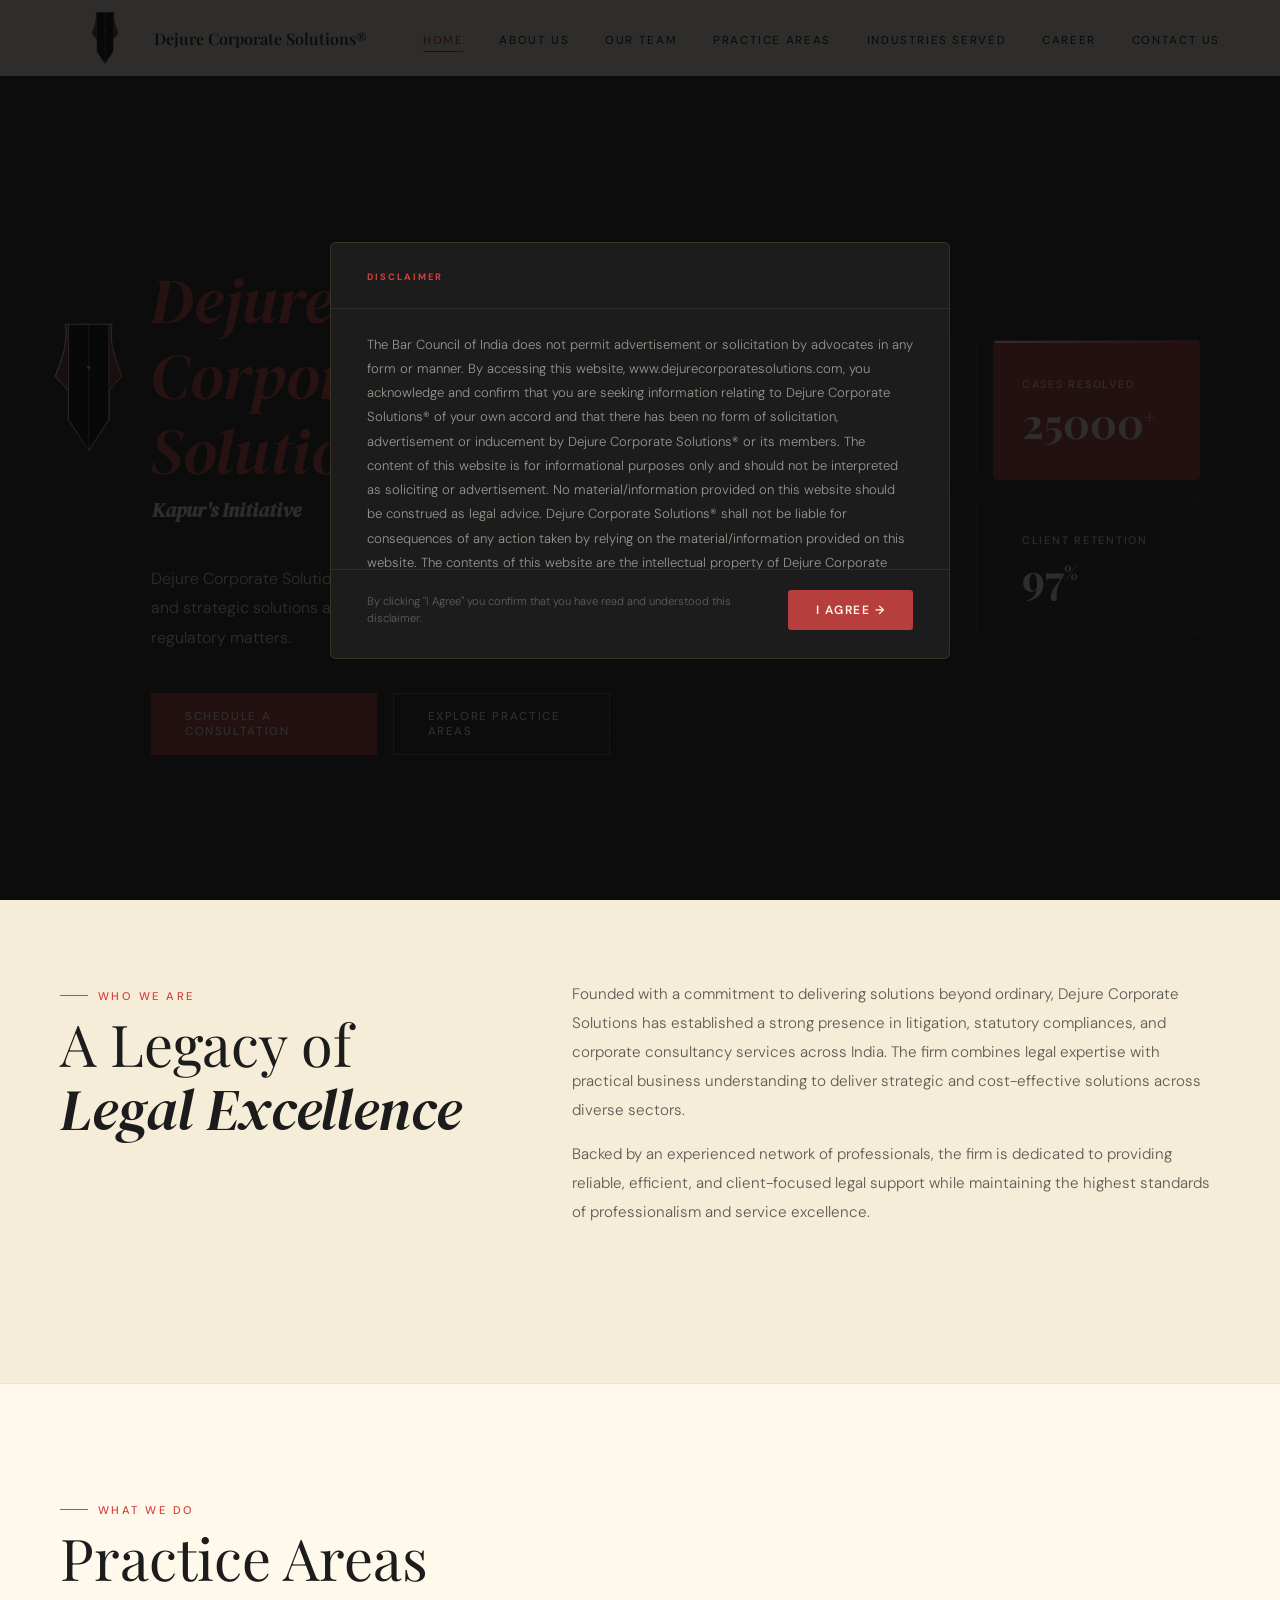
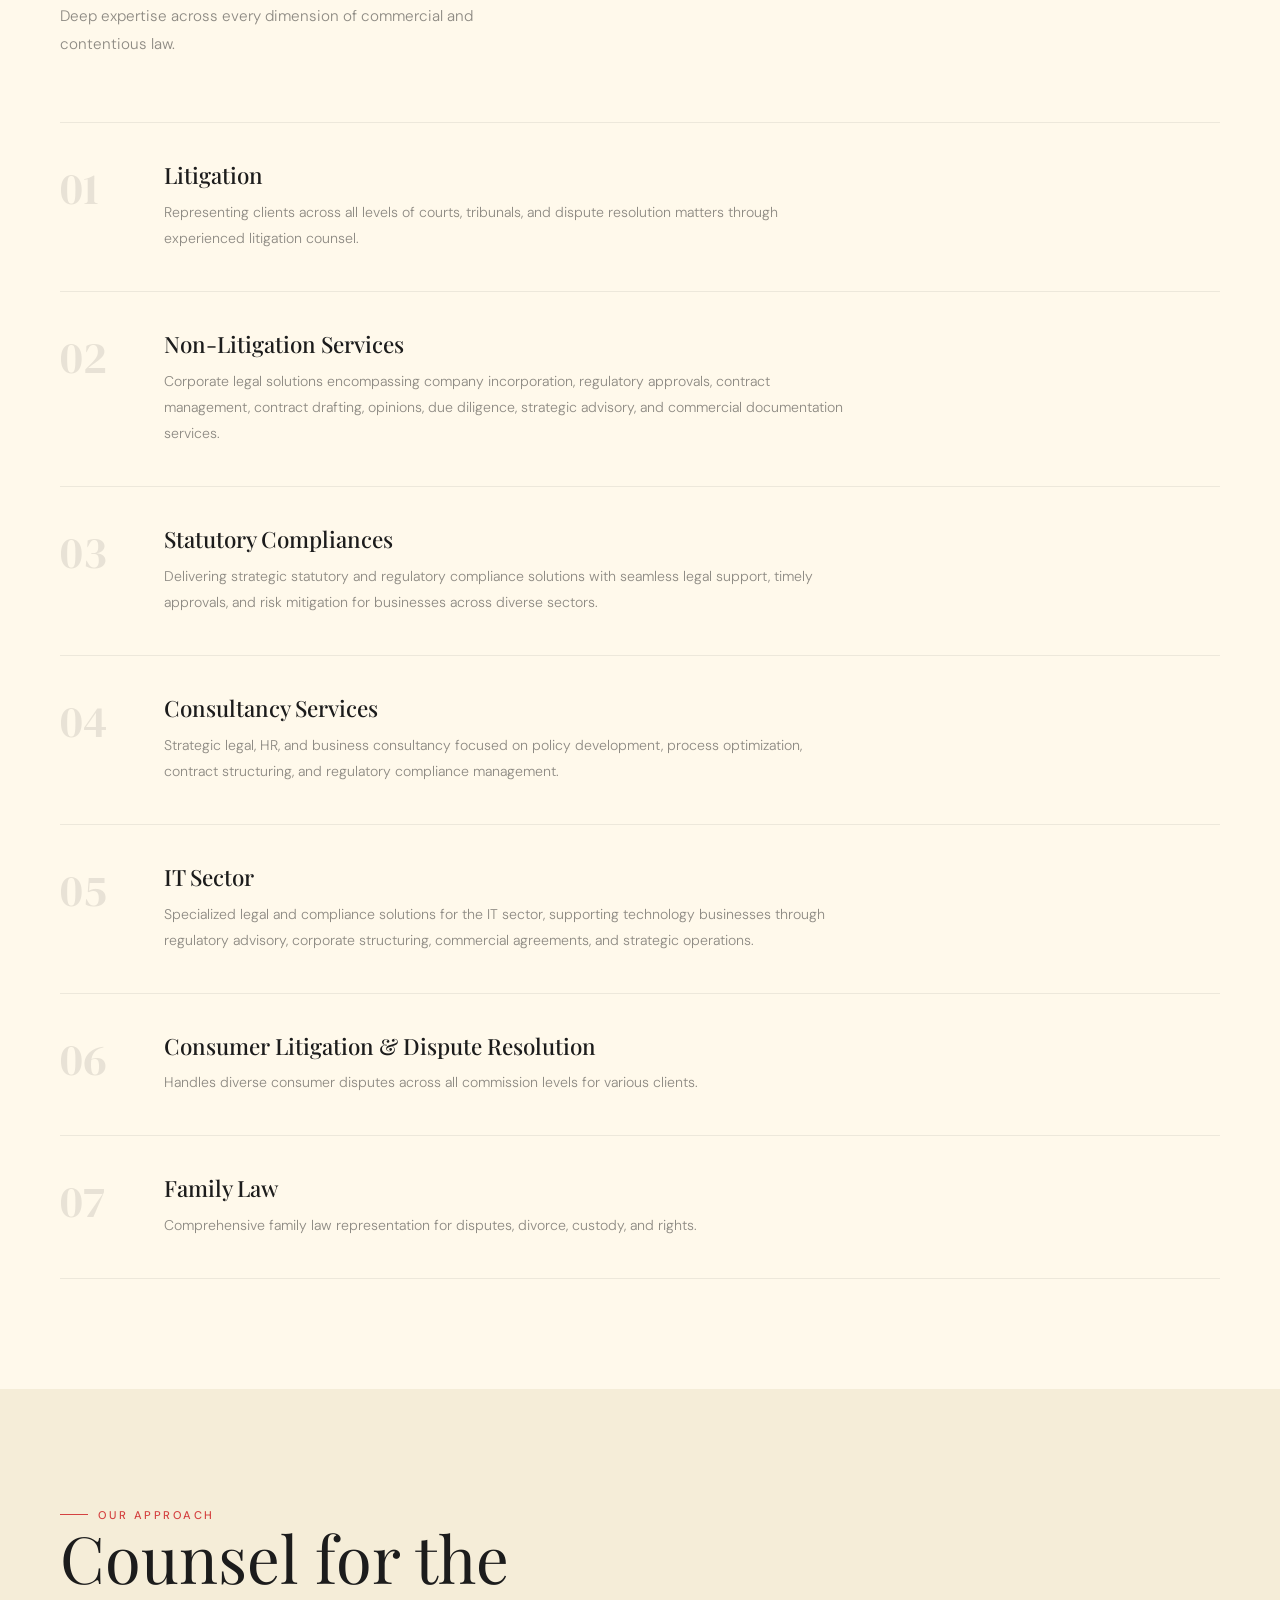
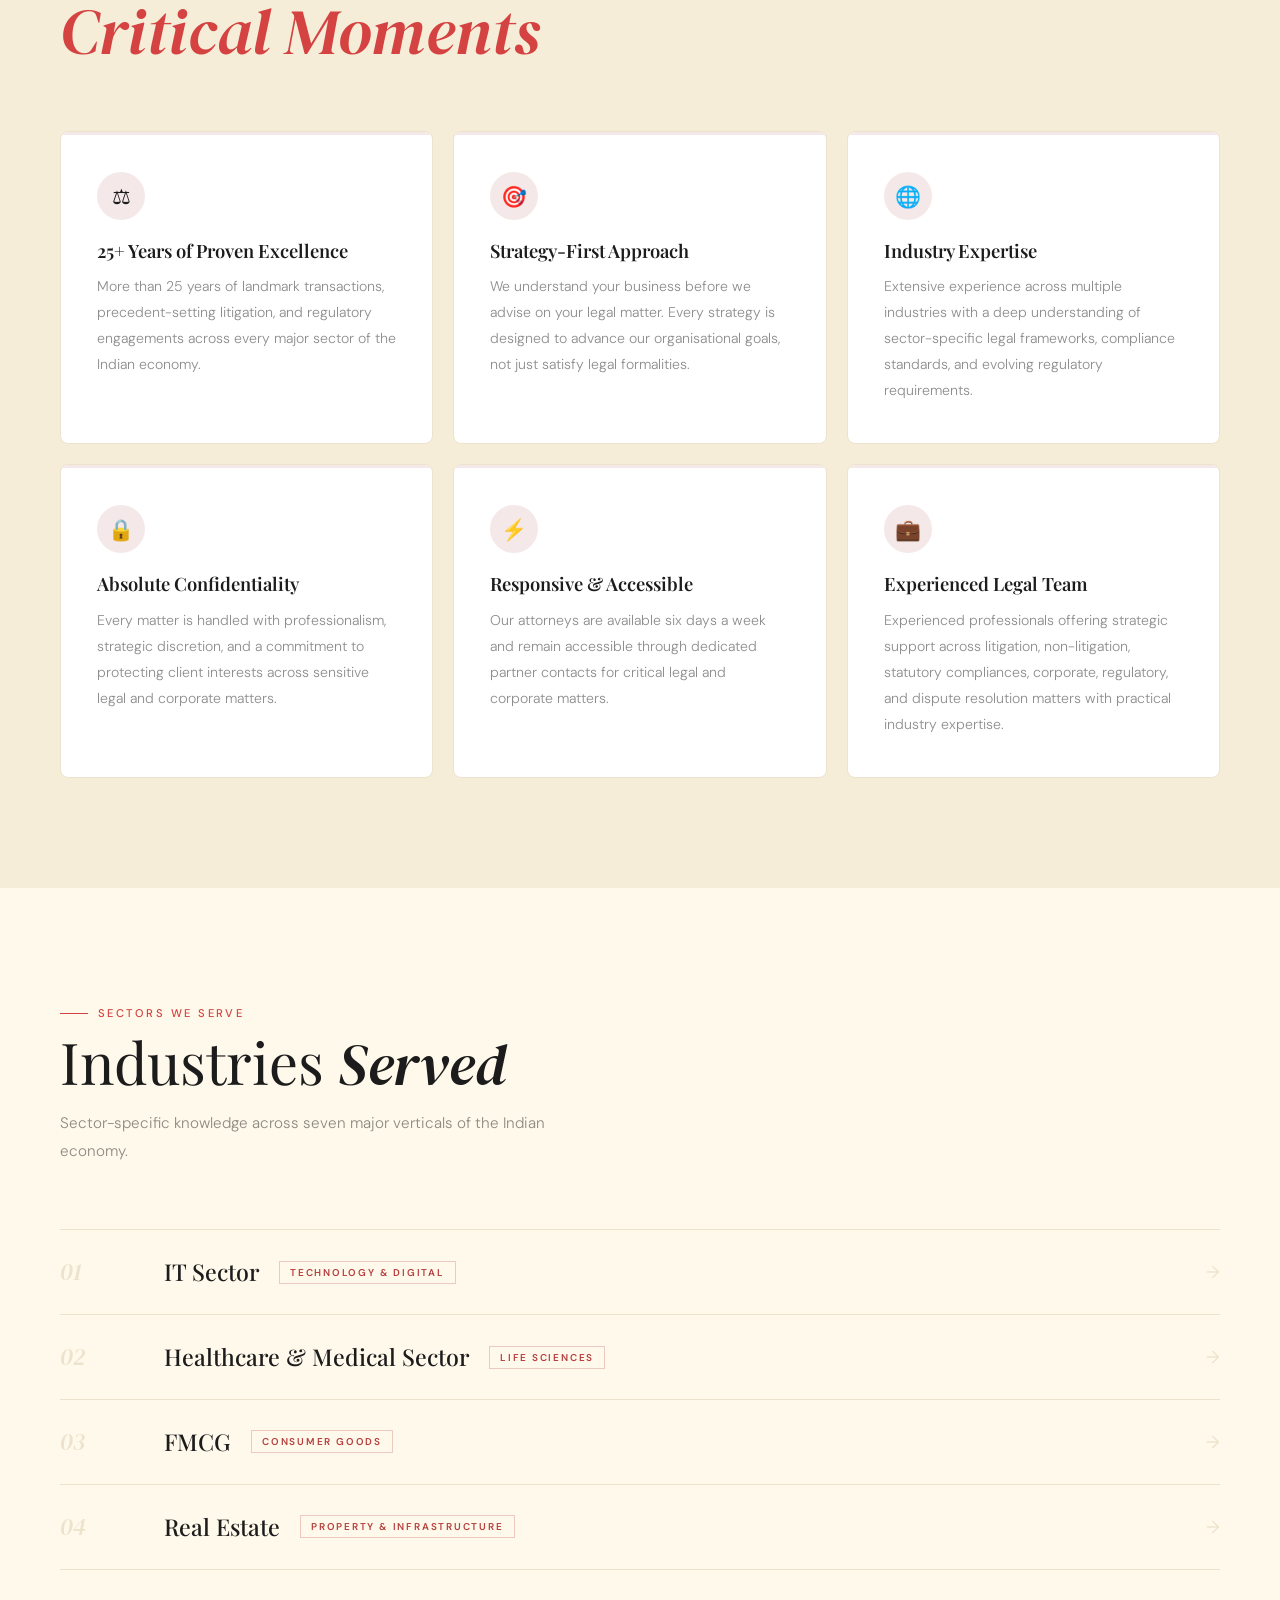
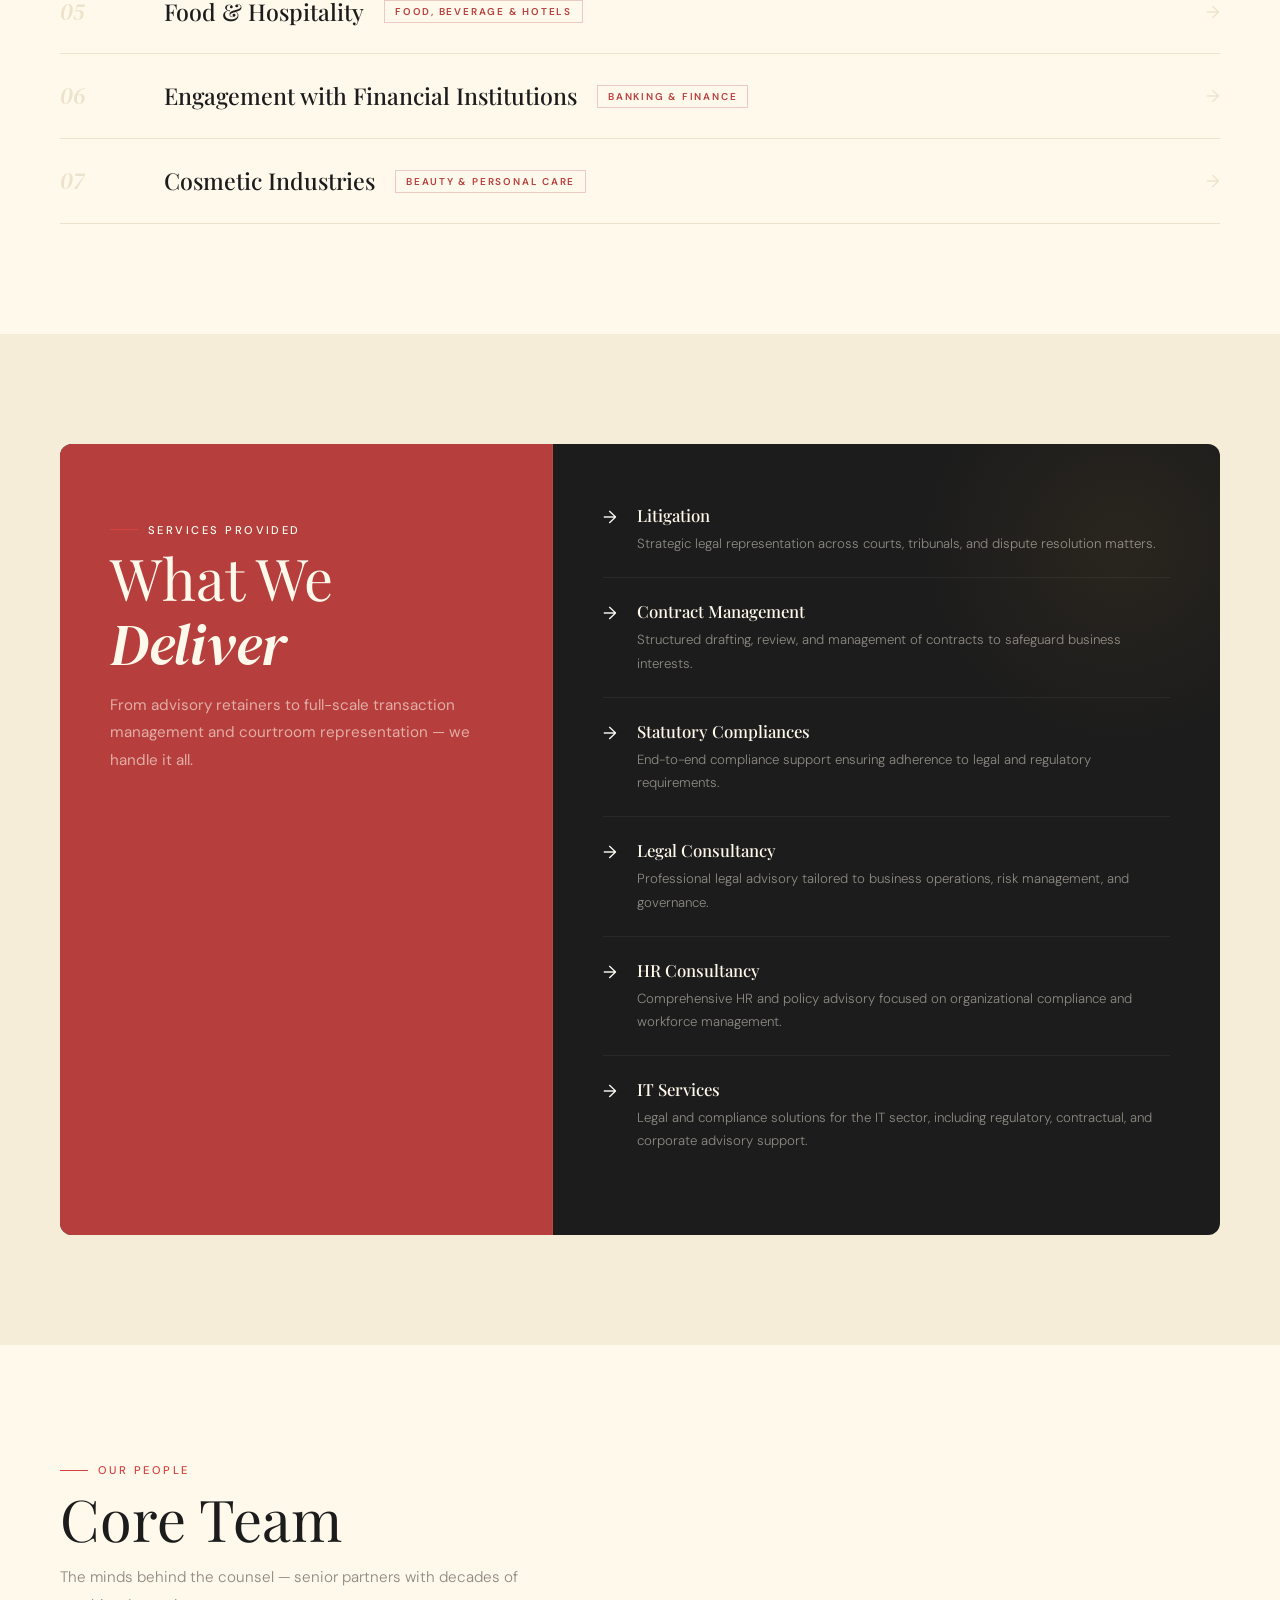
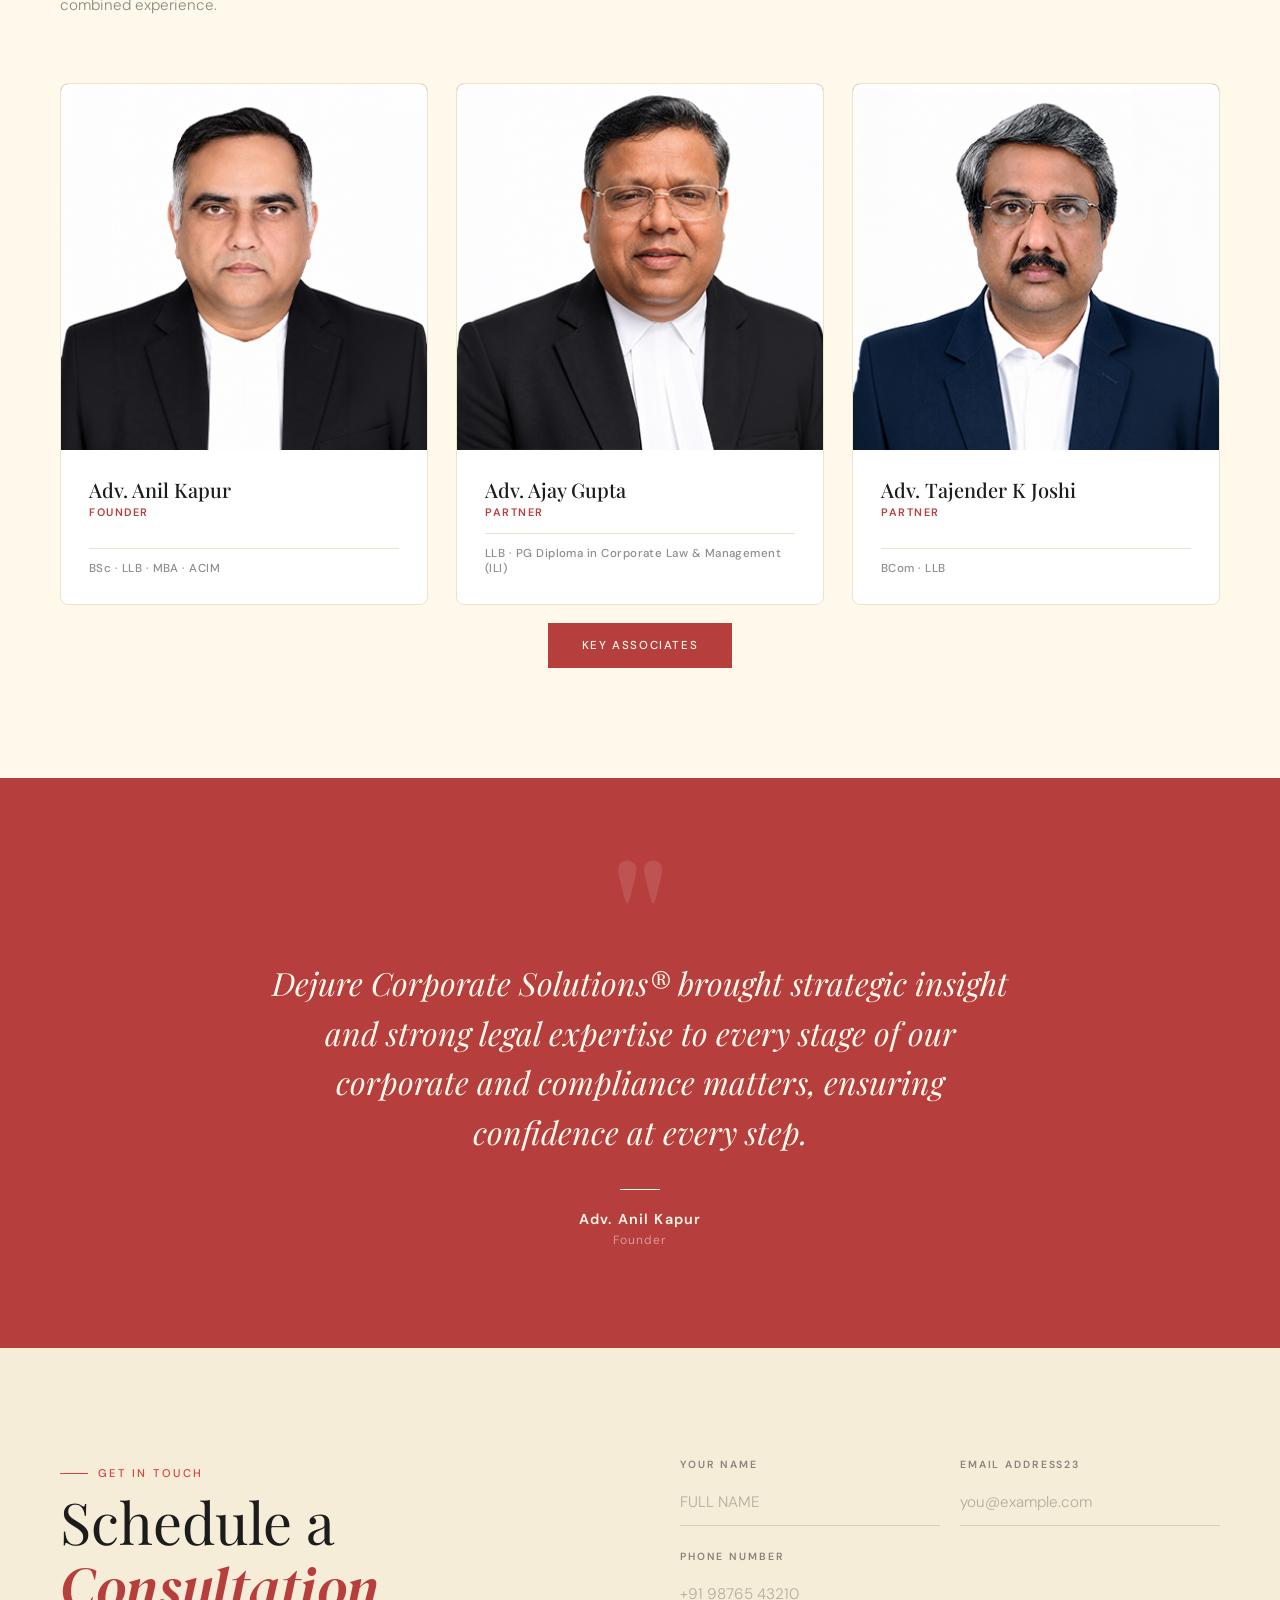
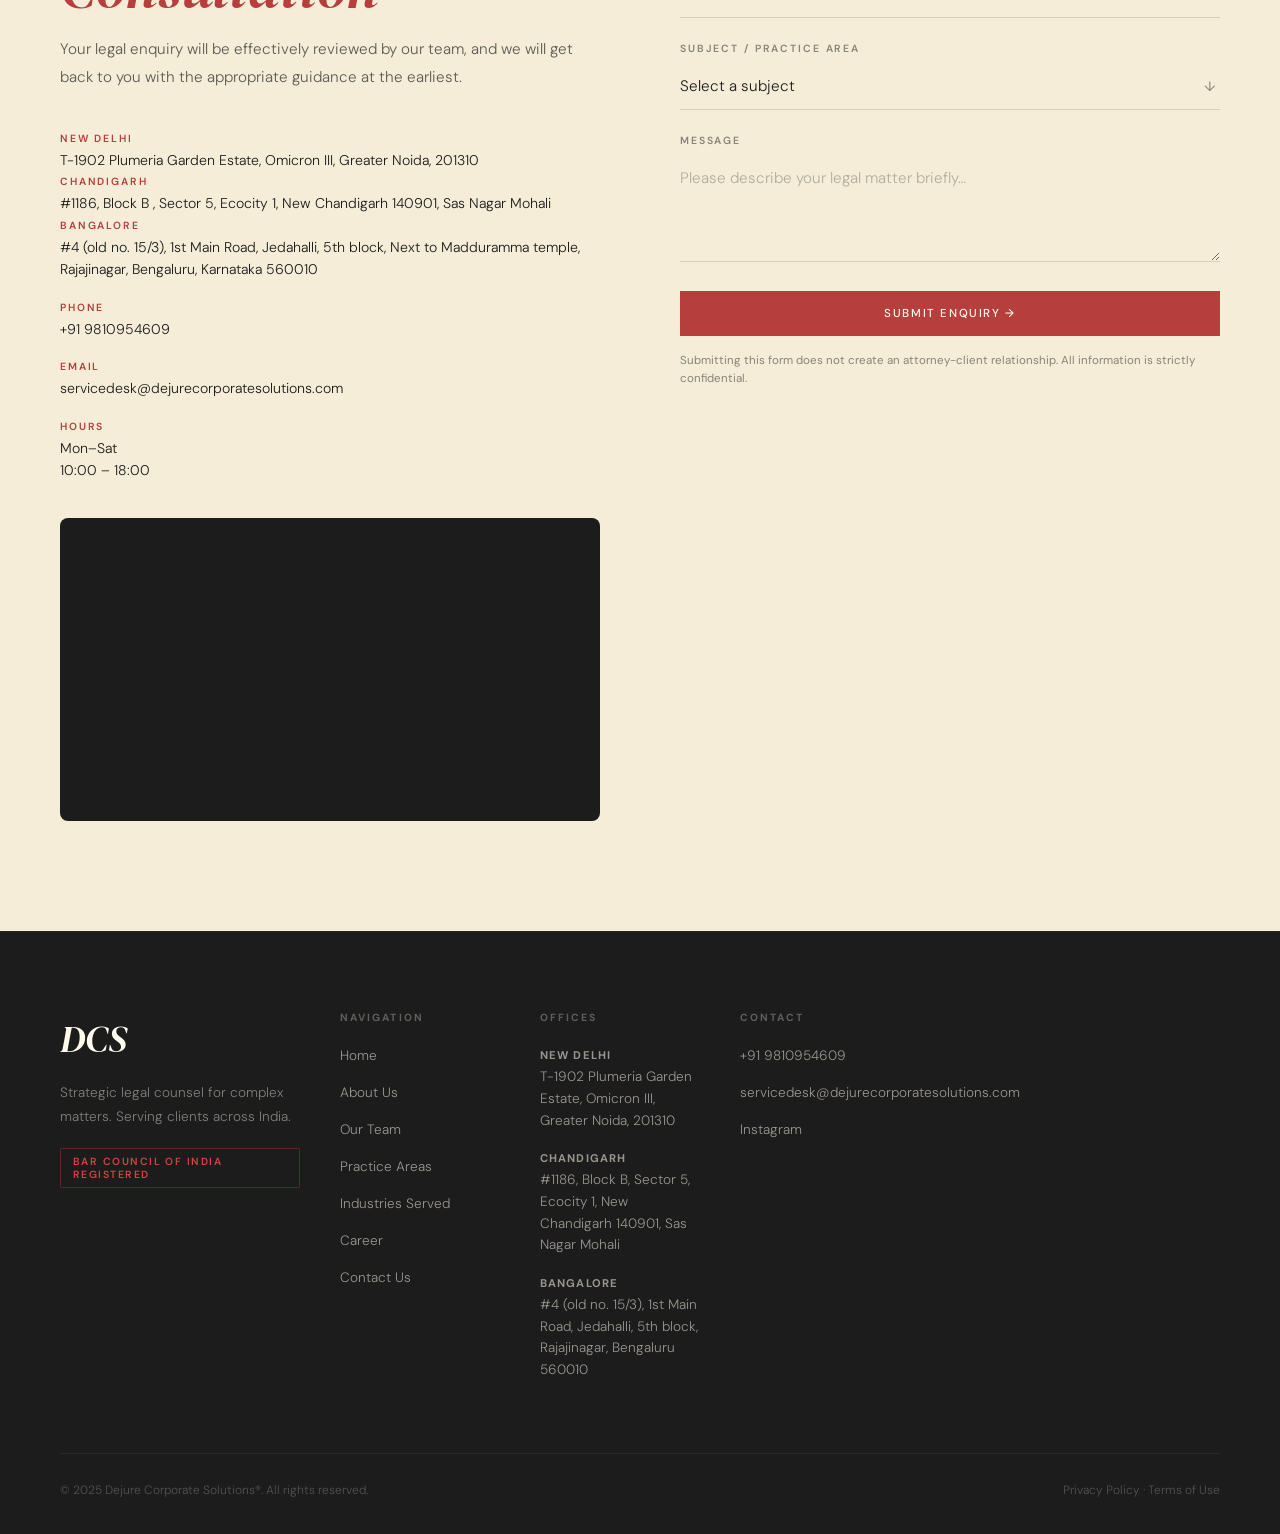
==== commit ae327abb: "Updates" ====
--- a/index.html
+++ b/index.html
@@ -167,7 +167,7 @@
           <span class="pi-num">06</span>
           <div class="pi-body">
             <h3>Consumer Litigation & Dispute Resolution</h3>
-            <p></p>
+            <p>Handles diverse consumer disputes across all commission levels for various clients.</p>
           </div>
         </li>
         <li class="practice-item">
